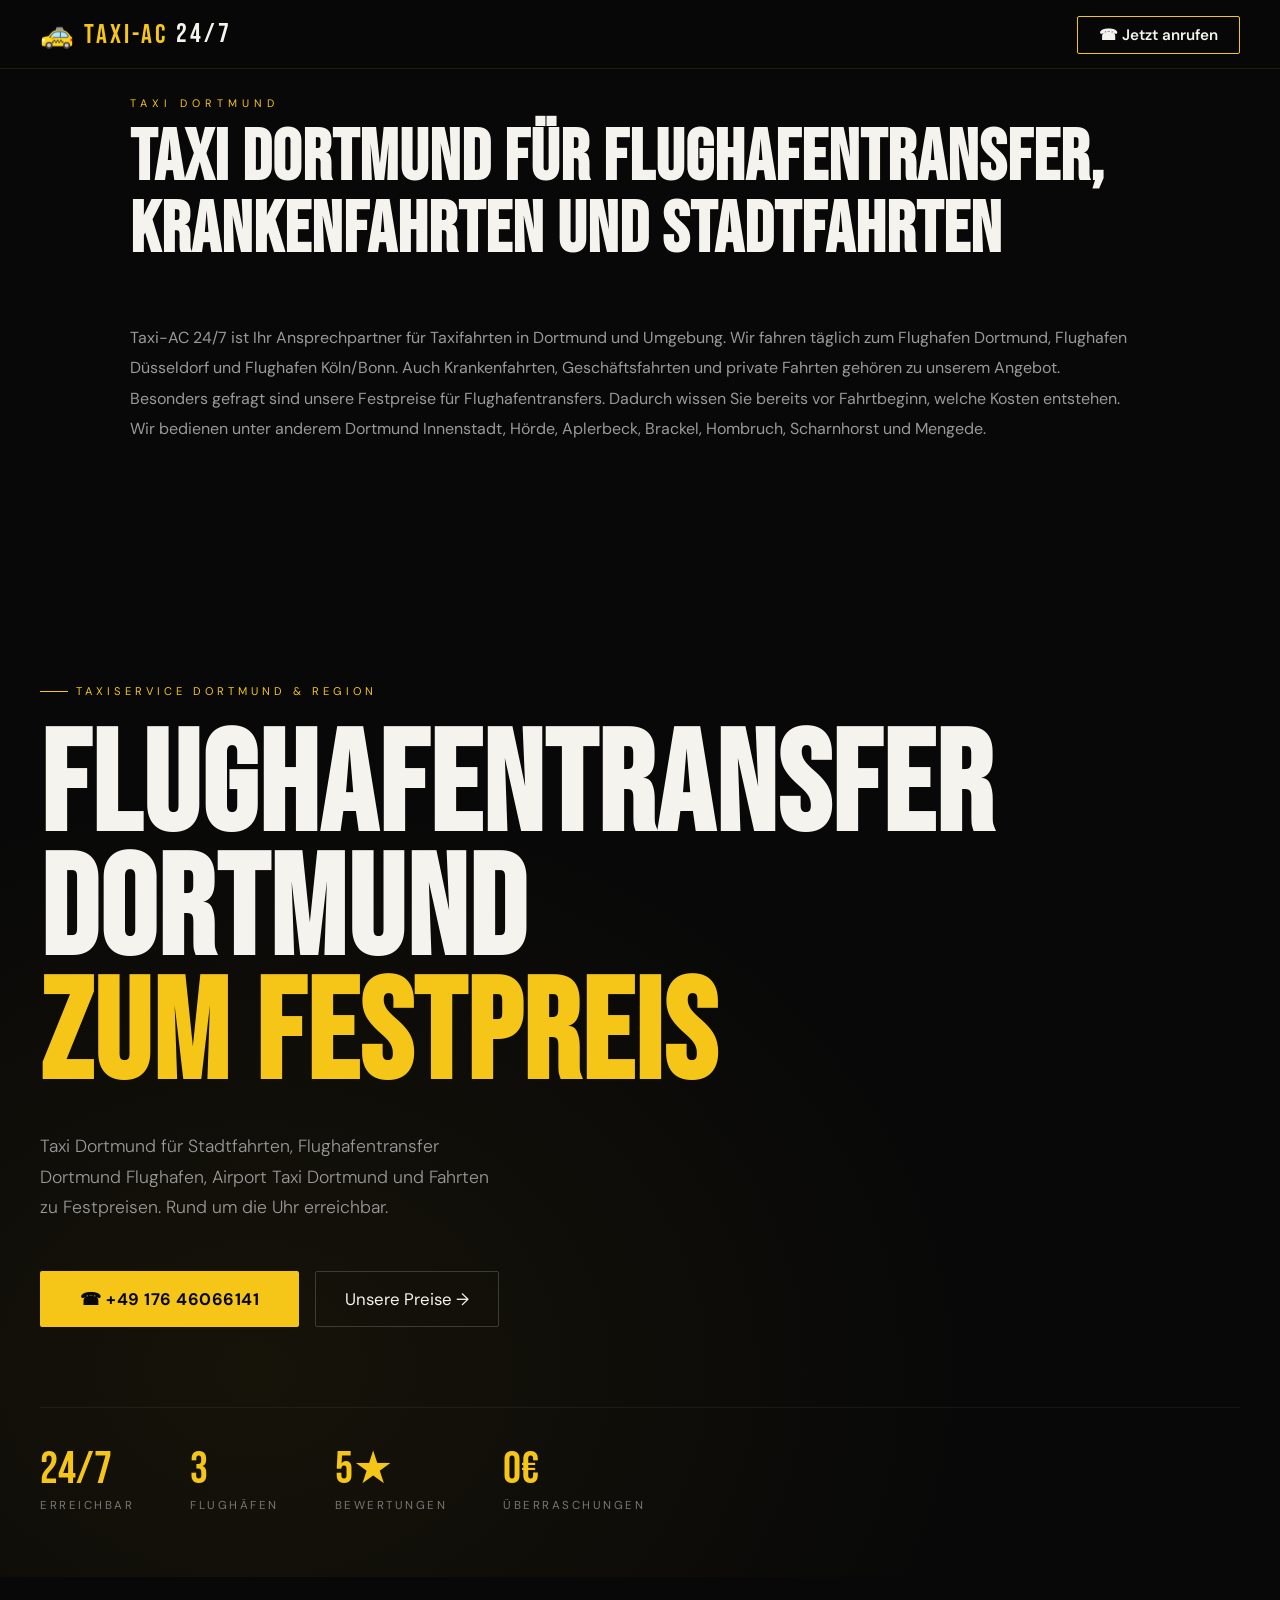
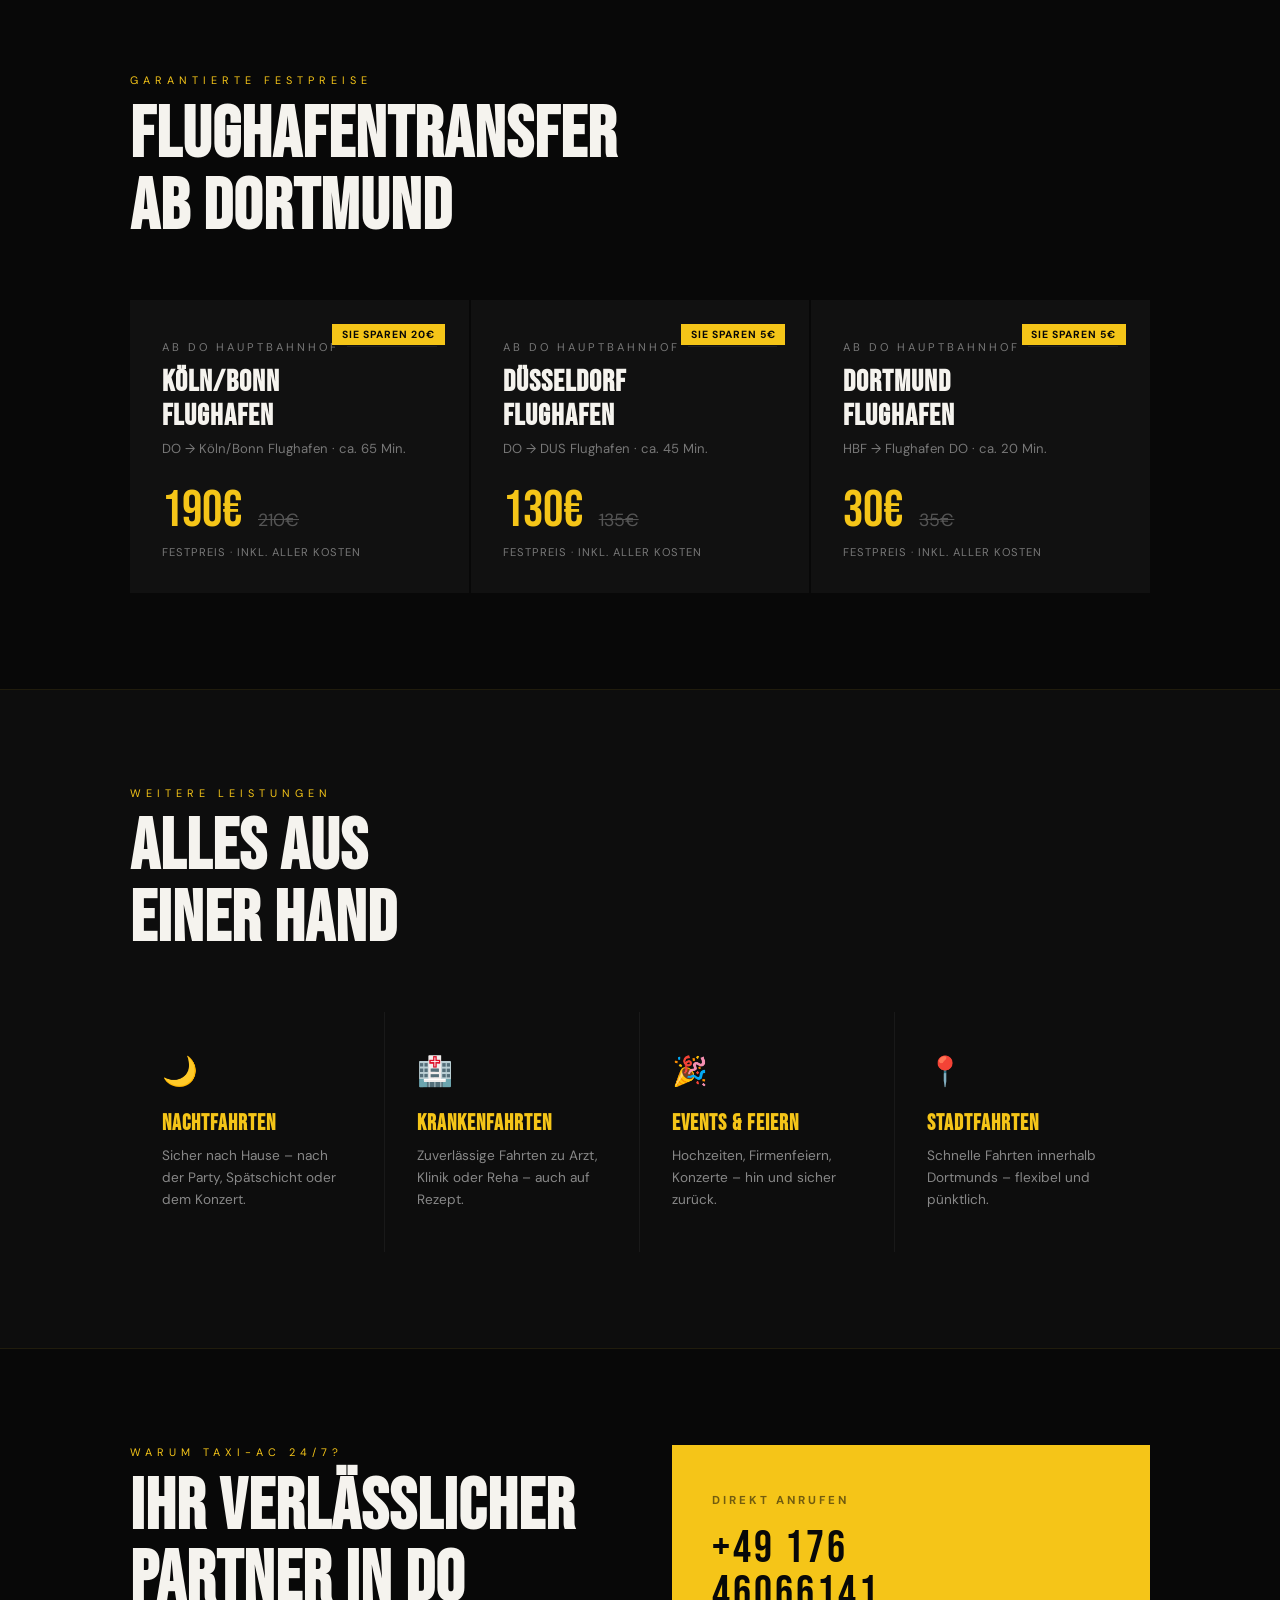
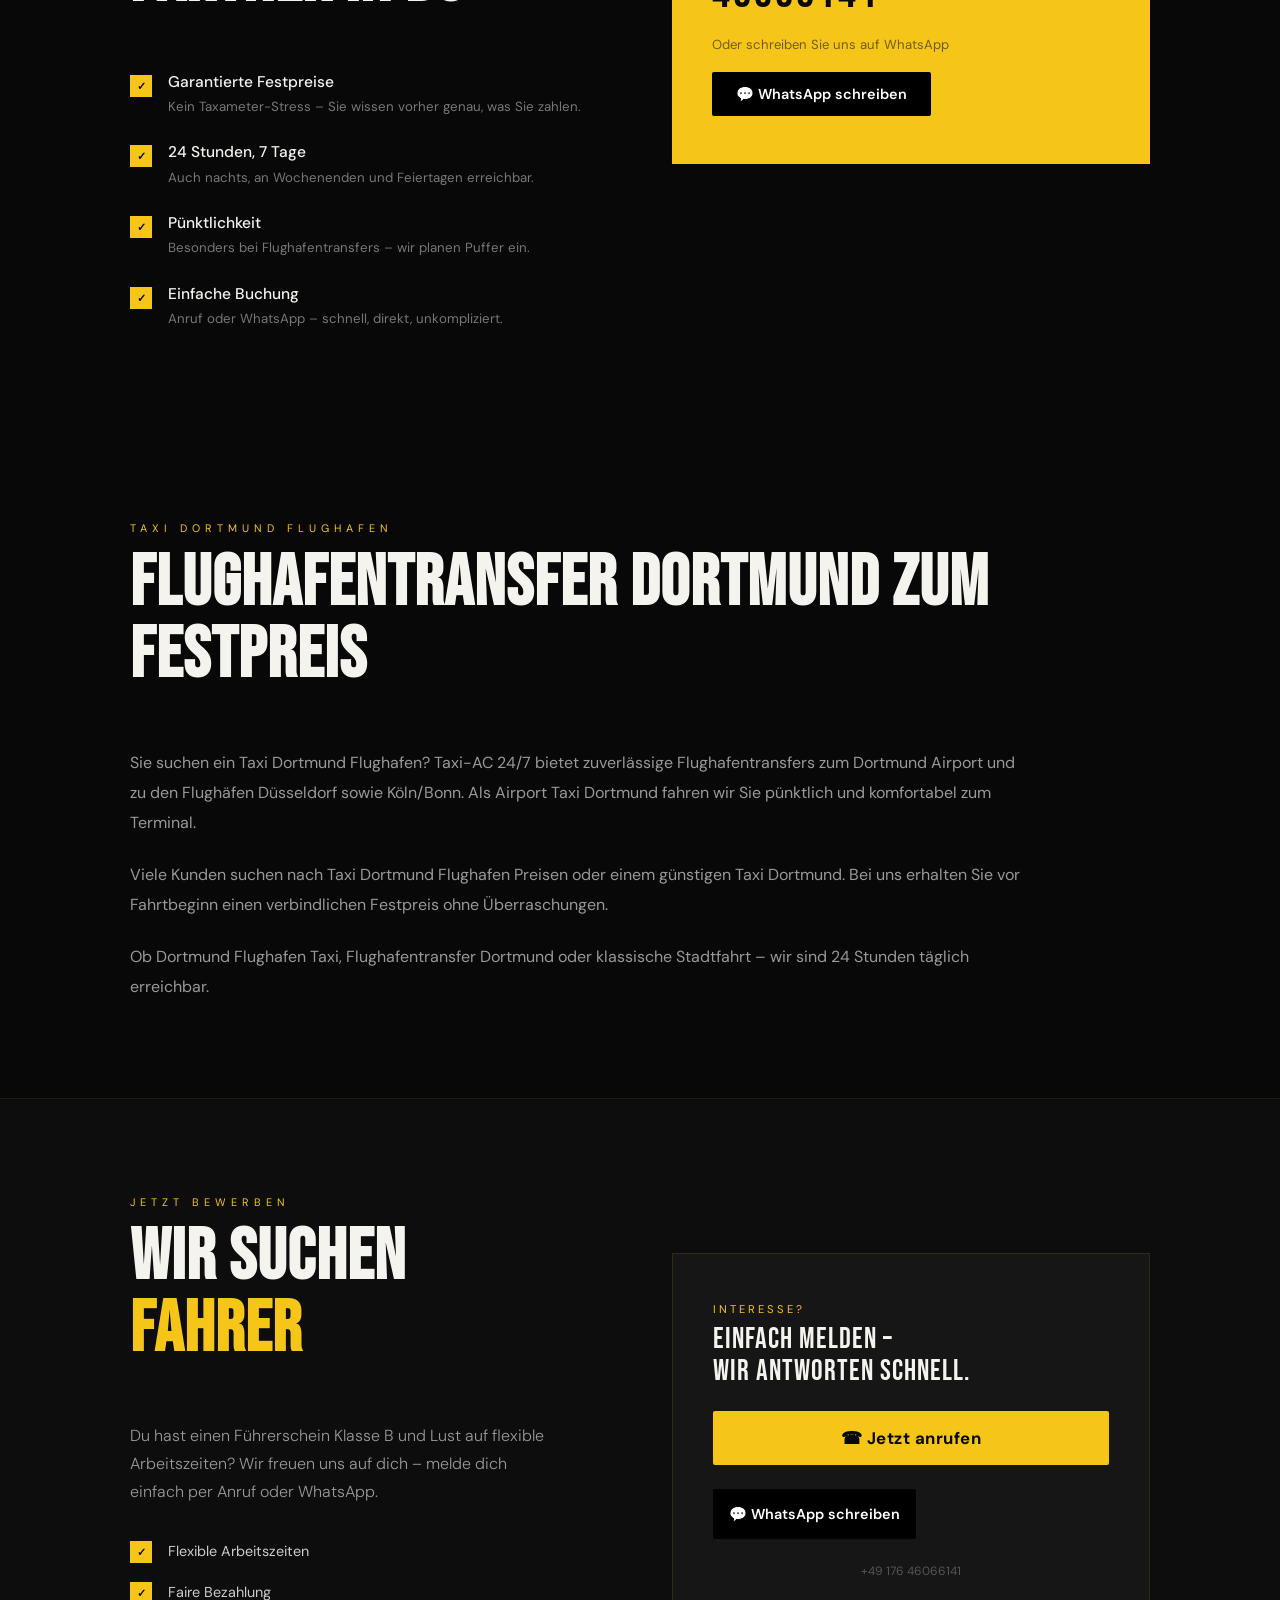
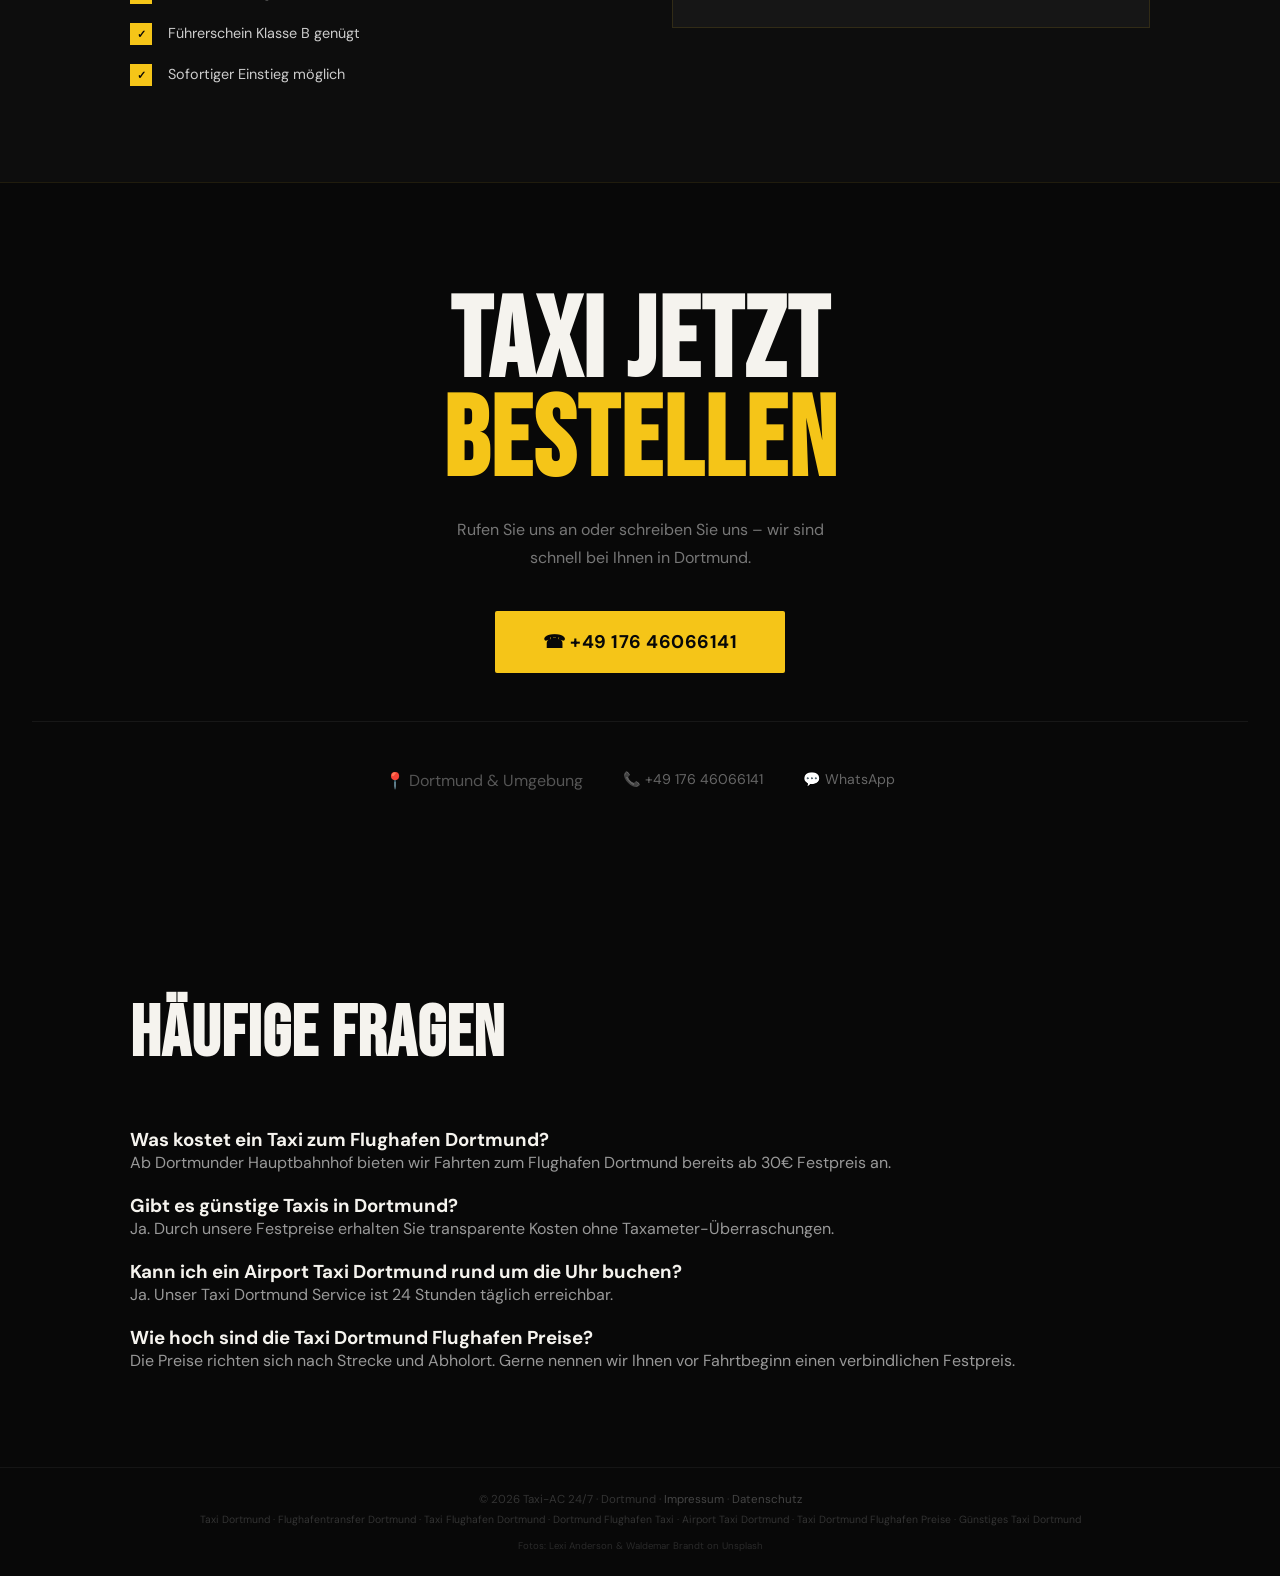
==== flughafentransfer-dortmund.html @ 7cb8b90b "Create flughafentransfer-dortmund.html" ====
<!DOCTYPE html>
<html lang="de">
<head>
  <meta charset="UTF-8">
  <meta name="viewport" content="width=device-width, initial-scale=1.0">
  <title>Flughafentransfer Dortmund | Festpreise zum Flughafen Dortmund, Düsseldorf & Köln</title>
  <meta name="description" content="Taxi Dortmund zum Festpreis...">
  <link rel="canonical" href="https://www.taxikreisdortmund.de/flughafentransfer-dortmund.html">
  <meta property="og:title" content="Taxi-AC 24/7 Dortmund – Flughafentransfer zu Festpreisen">
  <meta property="og:description" content="Flughafentransfer ab Dortmund: Köln/Bonn 190€, Düsseldorf 130€, Dortmund Flughafen 30€. 24/7 erreichbar.">
  <meta property="og:url" content="https://www.taxikreisdortmund.de">
  <meta property="og:type" content="website">

  <!-- Favicon: Taxi-Emoji als SVG -->
  <link rel="icon" href="/favicon.svg" type="image/svg+xml">

  <!-- Strukturierte Daten: Taxi-Unternehmen mit Telefon + Bewertung -->
  <script type="application/ld+json">
  {
    "@context": "https://schema.org",
    "@type": "TaxiService",
    "name": "Taxi-AC 24/7",
    "url": "https://www.taxikreisdortmund.de",
    "telephone": "+4917646066141",
    "priceRange": "€€",
    "description": "Taxi Dortmund, Flughafentransfer Dortmund Flughafen, Airport Taxi Dortmund und Festpreisfahrten rund um die Uhr.",
    "address": {
      "@type": "PostalAddress",
      "addressLocality": "Dortmund",
      "addressRegion": "Nordrhein-Westfalen",
      "addressCountry": "DE"
    },
    "geo": {
      "@type": "GeoCoordinates",
      "latitude": 51.5136,
      "longitude": 7.4653
    },
    "openingHoursSpecification": {
      "@type": "OpeningHoursSpecification",
      "dayOfWeek": ["Monday","Tuesday","Wednesday","Thursday","Friday","Saturday","Sunday"],
      "opens": "00:00",
      "closes": "23:59"
    },
    "aggregateRating": {
      "@type": "AggregateRating",
      "ratingValue": "5",
      "bestRating": "5",
      "worstRating": "1",
      "ratingCount": "27"
    },
    "areaServed": [
      "Dortmund", "Köln", "Bonn", "Düsseldorf"
    ],
    "hasOfferCatalog": {
      "@type": "OfferCatalog",
      "name": "Flughafentransfer Festpreise",
      "itemListElement": [
        {
          "@type": "Offer",
          "name": "Transfer Köln/Bonn Flughafen",
          "price": "190",
          "priceCurrency": "EUR"
        },
        {
          "@type": "Offer",
          "name": "Transfer Düsseldorf Flughafen",
          "price": "130",
          "priceCurrency": "EUR"
        },
        {
          "@type": "Offer",
          "name": "Transfer Dortmund Flughafen",
          "price": "30",
          "priceCurrency": "EUR"
        }
      ]
    }
  }
  </script>
  <script type="application/ld+json">
{
 "@context":"https://schema.org",
 "@type":"FAQPage",
 "mainEntity":[
  {
   "@type":"Question",
   "name":"Was kostet ein Taxi zum Flughafen Dortmund?",
   "acceptedAnswer":{
    "@type":"Answer",
    "text":"Ab Dortmunder Hauptbahnhof bieten wir Fahrten zum Flughafen Dortmund bereits ab 30 Euro Festpreis an."
   }
  },
  {
   "@type":"Question",
   "name":"Kann ich ein Taxi rund um die Uhr buchen?",
   "acceptedAnswer":{
    "@type":"Answer",
    "text":"Ja, unser Taxi-Service ist 24 Stunden täglich erreichbar."
   }
  }
 ]
}
</script>
  <section class="section">

<p class="sec-label">Taxi Dortmund</p>

<h2 class="sec-title">
Taxi Dortmund für Flughafentransfer,
Krankenfahrten und Stadtfahrten
</h2>

<p style="color:#999;line-height:1.9;">
Taxi-AC 24/7 ist Ihr Ansprechpartner für Taxifahrten in Dortmund und Umgebung.
Wir fahren täglich zum Flughafen Dortmund, Flughafen Düsseldorf und Flughafen Köln/Bonn.
Auch Krankenfahrten, Geschäftsfahrten und private Fahrten gehören zu unserem Angebot.
</p>

<p style="color:#999;line-height:1.9;">
Besonders gefragt sind unsere Festpreise für Flughafentransfers. Dadurch wissen
Sie bereits vor Fahrtbeginn, welche Kosten entstehen.
</p>

<p style="color:#999;line-height:1.9;">
Wir bedienen unter anderem Dortmund Innenstadt, Hörde, Aplerbeck,
Brackel, Hombruch, Scharnhorst und Mengede.
</p>

</section>
  <link rel="preconnect" href="https://fonts.googleapis.com">
  <link href="https://fonts.googleapis.com/css2?family=Bebas+Neue&family=DM+Sans:ital,wght@0,300;0,400;0,500;0,700;1,300&display=swap" rel="stylesheet">
  <style>
    *, *::before, *::after { box-sizing: border-box; margin: 0; padding: 0; }

    :root {
      --black: #080808;
      --yellow: #f5c518;
      --yellow-dark: #d4a800;
      --white: #f5f3ee;
      --gray: #777;
      --card-bg: #111;
    }

    html { scroll-behavior: smooth; }
    body {
      font-family: 'DM Sans', sans-serif;
      background: var(--black);
      color: var(--white);
      overflow-x: hidden;
    }

    /* NAV */
    nav {
      position: fixed; top: 0; width: 100%; z-index: 100;
      display: flex; justify-content: space-between; align-items: center;
      padding: 1.1rem 2.5rem;
      background: rgba(8,8,8,0.92);
      backdrop-filter: blur(12px);
      border-bottom: 1px solid rgba(245,197,24,0.12);
    }
    .logo {
      font-family: 'Bebas Neue', sans-serif;
      font-size: 1.7rem; letter-spacing: 3px; color: var(--yellow);
      display: flex; align-items: center; gap: 0.5rem;
    }
    .logo span { color: var(--white); }
    .nav-tel a {
      color: var(--white); text-decoration: none;
      font-weight: 600; font-size: 0.95rem;
      border: 1px solid var(--yellow);
      padding: 0.5rem 1.3rem; border-radius: 2px;
      transition: all 0.2s;
    }
    .nav-tel a:hover { background: var(--yellow); color: var(--black); }

    /* HERO */
    .hero {
      min-height: 100vh;
      display: flex; flex-direction: column; justify-content: center;
      padding: 9rem 2.5rem 4rem;
      position: relative; overflow: hidden;
      background:
        linear-gradient(to right, rgba(8,8,8,0.97) 0%, rgba(8,8,8,0.85) 50%, rgba(8,8,8,0.4) 100%),
        url('hero.jpg') center/cover no-repeat;
    }
    .hero::before {
      content: '';
      position: absolute; inset: 0;
      background: radial-gradient(ellipse at 20% 80%, rgba(245,197,24,0.06) 0%, transparent 50%);
      pointer-events: none;
    }
    .hero-tag {
      display: inline-flex; align-items: center; gap: 0.5rem;
      font-size: 0.7rem; letter-spacing: 4px; text-transform: uppercase;
      color: var(--yellow); margin-bottom: 1.8rem;
      opacity: 0; animation: fadeUp 0.6s 0.2s forwards;
    }
    .hero-tag::before {
      content: ''; display: block;
      width: 28px; height: 1px; background: var(--yellow);
    }
    .hero h1 {
      font-family: 'Bebas Neue', sans-serif;
      font-size: clamp(3.8rem, 11vw, 9.5rem);
      line-height: 0.88; letter-spacing: 2px;
      max-width: 860px;
      opacity: 0; animation: fadeUp 0.6s 0.35s forwards;
    }
    .hero h1 .accent { color: var(--yellow); }
    .hero-sub {
      margin-top: 2rem;
      font-size: 1.1rem; color: #999;
      max-width: 460px; line-height: 1.75; font-weight: 300;
      opacity: 0; animation: fadeUp 0.6s 0.55s forwards;
    }
    .hero-cta {
      margin-top: 3rem;
      display: flex; gap: 1rem; flex-wrap: wrap;
      opacity: 0; animation: fadeUp 0.6s 0.75s forwards;
    }
    .btn-primary {
      background: var(--yellow); color: var(--black);
      font-weight: 700; font-size: 1.05rem;
      padding: 1rem 2.5rem; text-decoration: none; border-radius: 2px;
      transition: transform 0.15s, background 0.15s; letter-spacing: 0.5px;
      display: inline-flex; align-items: center; gap: 0.5rem;
    }
    .btn-primary:hover { background: var(--yellow-dark); transform: translateY(-2px); }
    .btn-secondary {
      color: var(--white); font-size: 1.05rem;
      padding: 1rem 1.8rem; text-decoration: none;
      border: 1px solid rgba(255,255,255,0.18); border-radius: 2px;
      transition: all 0.2s; display: inline-flex; align-items: center; gap: 0.5rem;
    }
    .btn-secondary:hover { border-color: var(--yellow); color: var(--yellow); }
    .hero-stats {
      margin-top: 5rem;
      display: flex; gap: 3.5rem; flex-wrap: wrap;
      border-top: 1px solid rgba(255,255,255,0.06);
      padding-top: 2.5rem;
      opacity: 0; animation: fadeUp 0.6s 0.95s forwards;
    }
    .stat { display: flex; flex-direction: column; }
    .stat-n {
      font-family: 'Bebas Neue', sans-serif;
      font-size: 2.8rem; color: var(--yellow); line-height: 1;
    }
    .stat-l { font-size: 0.72rem; color: var(--gray); text-transform: uppercase; letter-spacing: 2.5px; margin-top: 0.3rem; }

    /* SECTIONS */
    .section { padding: 6rem 2.5rem; max-width: 1100px; margin: 0 auto; }
    .sec-label { font-size: 0.68rem; letter-spacing: 5px; text-transform: uppercase; color: var(--yellow); margin-bottom: 0.8rem; }
    .sec-title {
      font-family: 'Bebas Neue', sans-serif;
      font-size: clamp(2.5rem, 6vw, 4.5rem);
      letter-spacing: 1px; line-height: 1; margin-bottom: 3.5rem;
    }

    /* PRICES */
    .prices-grid {
      display: grid;
      grid-template-columns: repeat(auto-fit, minmax(300px, 1fr));
      gap: 2px;
    }
    .price-card {
      background: var(--card-bg);
      padding: 2.5rem 2rem 2rem;
      position: relative; overflow: hidden;
      border-bottom: 2px solid transparent;
      transition: border-color 0.2s, background 0.2s;
    }
    .price-card:hover { background: #161616; border-bottom-color: var(--yellow); }
    .price-card .route-from {
      font-size: 0.7rem; letter-spacing: 3px; text-transform: uppercase;
      color: var(--gray); margin-bottom: 0.8rem;
      display: flex; align-items: center; gap: 0.5rem;
    }
    .price-card .route-from::after {
      content: ''; flex: 1; height: 1px; background: rgba(255,255,255,0.07);
    }
    .price-card h3 {
      font-family: 'Bebas Neue', sans-serif;
      font-size: 1.9rem; letter-spacing: 1px;
      color: var(--white); margin-bottom: 0.4rem; line-height: 1.1;
    }
    .price-card .dest { font-size: 0.82rem; color: var(--gray); margin-bottom: 1.8rem; }
    .price-row { display: flex; align-items: baseline; gap: 1rem; }
    .price-new { font-family: 'Bebas Neue', sans-serif; font-size: 3.2rem; color: var(--yellow); line-height: 1; }
    .price-old { font-size: 1.1rem; color: #555; text-decoration: line-through; }
    .price-label { font-size: 0.7rem; color: var(--gray); margin-top: 0.5rem; letter-spacing: 1px; text-transform: uppercase; }
    .badge-save {
      position: absolute; top: 1.5rem; right: 1.5rem;
      background: var(--yellow); color: var(--black);
      font-size: 0.65rem; font-weight: 700;
      padding: 0.25rem 0.6rem; letter-spacing: 1px; text-transform: uppercase;
    }

    /* SERVICES */
    .services-stripe { background: #0d0d0d; border-top: 1px solid rgba(245,197,24,0.08); border-bottom: 1px solid rgba(245,197,24,0.08); }
    .services-grid {
      display: grid;
      grid-template-columns: repeat(auto-fit, minmax(220px, 1fr));
    }
    .service-card {
      padding: 2.5rem 2rem;
      border-right: 1px solid rgba(255,255,255,0.05);
      transition: background 0.2s;
    }
    .service-card:last-child { border-right: none; }
    .service-card:hover { background: #111; }
    .service-icon { font-size: 1.8rem; margin-bottom: 1.2rem; }
    .service-card h3 {
      font-family: 'Bebas Neue', sans-serif;
      font-size: 1.4rem; letter-spacing: 1px;
      color: var(--yellow); margin-bottom: 0.5rem;
    }
    .service-card p { color: #888; font-size: 0.85rem; line-height: 1.65; }

    /* WHY */
    .why-wrap { display: grid; grid-template-columns: 1fr 1fr; gap: 4rem; align-items: start; }
    @media (max-width: 720px) { .why-wrap { grid-template-columns: 1fr; gap: 2.5rem; } }
    .why-list { list-style: none; display: flex; flex-direction: column; gap: 1.6rem; }
    .why-list li { display: flex; gap: 1rem; align-items: flex-start; }
    .check-box {
      min-width: 22px; height: 22px;
      background: var(--yellow); color: var(--black);
      display: flex; align-items: center; justify-content: center;
      font-size: 0.7rem; font-weight: 800; margin-top: 3px;
    }
    .why-text strong { display: block; margin-bottom: 0.2rem; font-weight: 500; font-size: 0.97rem; }
    .why-text span { font-size: 0.83rem; color: var(--gray); line-height: 1.5; }

    .cta-box {
      background: var(--yellow); color: var(--black);
      padding: 3rem 2.5rem;
      display: flex; flex-direction: column; gap: 1.2rem;
    }
    .cta-box .cta-label { font-size: 0.72rem; font-weight: 700; text-transform: uppercase; letter-spacing: 3px; opacity: 0.55; }
    .cta-box .cta-tel {
      font-family: 'Bebas Neue', sans-serif;
      font-size: clamp(2rem, 5vw, 2.8rem);
      letter-spacing: 3px; line-height: 1;
      text-decoration: none; color: var(--black); word-break: break-all;
    }
    .cta-box .cta-tel:hover { opacity: 0.75; }
    .cta-box .cta-sub { font-size: 0.82rem; opacity: 0.55; }
    .wa-btn {
      display: inline-flex; align-items: center; gap: 0.5rem;
      background: #000; color: #fff;
      padding: 0.8rem 1.5rem; text-decoration: none;
      font-size: 0.9rem; font-weight: 600; border-radius: 2px;
      transition: opacity 0.2s; width: fit-content;
    }
    .wa-btn:hover { opacity: 0.8; }

    /* BOTTOM CTA */
    .bottom-cta { text-align: center; padding: 7rem 2rem; }
    .bottom-cta h2 {
      font-family: 'Bebas Neue', sans-serif;
      font-size: clamp(3rem, 9vw, 7rem);
      letter-spacing: 2px; line-height: 0.88; margin-bottom: 1.5rem;
    }
    .bottom-cta h2 span { color: var(--yellow); }
    .bottom-cta p { color: var(--gray); max-width: 400px; margin: 0 auto 2.5rem; line-height: 1.7; }
    .contact-row {
      display: flex; justify-content: center; gap: 2.5rem; flex-wrap: wrap;
      margin-top: 3rem; padding-top: 3rem;
      border-top: 1px solid rgba(255,255,255,0.06);
    }
    .contact-row a { color: #666; text-decoration: none; font-size: 0.88rem; }
    .contact-row a:hover { color: var(--yellow); }

    footer {
      border-top: 1px solid rgba(255,255,255,0.05);
      padding: 1.5rem 2rem; text-align: center;
      font-size: 0.72rem; color: #333;
    }
    footer a { color: #444; text-decoration: none; }
    footer a:hover { color: var(--gray); }

    @keyframes fadeUp {
      from { opacity: 0; transform: translateY(22px); }
      to   { opacity: 1; transform: translateY(0); }
    }

    @media (max-width: 540px) {
      nav { padding: 1rem 1.2rem; }
      .hero { padding: 7.5rem 1.3rem 3rem; }
      .section { padding: 4rem 1.3rem; }
      .hero-stats { gap: 2rem; }
      .cta-box { padding: 2rem 1.5rem; }
      .service-card { border-right: none; border-bottom: 1px solid rgba(255,255,255,0.05); }
      .fahrer-grid { grid-template-columns: 1fr !important; gap: 2rem !important; }
    }
  </style>
</head>
<body>

  <nav>
    <div class="logo">🚕 Taxi-AC <span>24/7</span></div>
    <div class="nav-tel"><a href="tel:+4917646066141">☎ Jetzt anrufen</a></div>
  </nav>

  <section class="hero">
    <p class="hero-tag">Taxiservice Dortmund &amp; Region</p>
    <h1>Flughafentransfer Dortmund<br><span class="accent">zum Festpreis</span></h1>
    <p class="hero-sub">
    Taxi Dortmund für Stadtfahrten, Flughafentransfer Dortmund Flughafen,
    Airport Taxi Dortmund und Fahrten zu Festpreisen. Rund um die Uhr erreichbar.
    </p>
    <div class="hero-cta">
      <a href="tel:+4917646066141" class="btn-primary">☎ +49 176 46066141</a>
      <a href="#festpreise" class="btn-secondary">Unsere Preise →</a>
    </div>
    <div class="hero-stats">
      <div class="stat"><span class="stat-n">24/7</span><span class="stat-l">Erreichbar</span></div>
      <div class="stat"><span class="stat-n">3</span><span class="stat-l">Flughäfen</span></div>
      <div class="stat"><span class="stat-n">5★</span><span class="stat-l">Bewertungen</span></div>
      <div class="stat"><span class="stat-n">0€</span><span class="stat-l">Überraschungen</span></div>
    </div>
  </section>

  <div id="festpreise">
    <div class="section">
      <p class="sec-label">Garantierte Festpreise</p>
      <h2 class="sec-title">Flughafentransfer<br>ab Dortmund</h2>
      <div class="prices-grid">

        <div class="price-card">
          <span class="badge-save">Sie sparen 20€</span>
          <p class="route-from">ab DO Hauptbahnhof</p>
          <h3>Köln/Bonn<br>Flughafen</h3>
          <p class="dest">DO → Köln/Bonn Flughafen · ca. 65 Min.</p>
          <div class="price-row">
            <span class="price-new">190€</span>
            <span class="price-old">210€</span>
          </div>
          <p class="price-label">Festpreis · inkl. aller Kosten</p>
        </div>

        <div class="price-card">
          <span class="badge-save">Sie sparen 5€</span>
          <p class="route-from">ab DO Hauptbahnhof</p>
          <h3>Düsseldorf<br>Flughafen</h3>
          <p class="dest">DO → DUS Flughafen · ca. 45 Min.</p>
          <div class="price-row">
            <span class="price-new">130€</span>
            <span class="price-old">135€</span>
          </div>
          <p class="price-label">Festpreis · inkl. aller Kosten</p>
        </div>

        <div class="price-card">
          <span class="badge-save">Sie sparen 5€</span>
          <p class="route-from">ab DO Hauptbahnhof</p>
          <h3>Dortmund<br>Flughafen</h3>
          <p class="dest">HBF → Flughafen DO · ca. 20 Min.</p>
          <div class="price-row">
            <span class="price-new">30€</span>
            <span class="price-old">35€</span>
          </div>
          <p class="price-label">Festpreis · inkl. aller Kosten</p>
        </div>

      </div>
    </div>
  </div>

  <div class="services-stripe">
    <div class="section">
      <p class="sec-label">Weitere Leistungen</p>
      <h2 class="sec-title">Alles aus<br>einer Hand</h2>
      <div class="services-grid">
        <div class="service-card">
          <div class="service-icon">🌙</div>
          <h3>Nachtfahrten</h3>
          <p>Sicher nach Hause – nach der Party, Spätschicht oder dem Konzert.</p>
        </div>
        <div class="service-card">
          <div class="service-icon">🏥</div>
          <h3>Krankenfahrten</h3>
          <p>Zuverlässige Fahrten zu Arzt, Klinik oder Reha – auch auf Rezept.</p>
        </div>
        <div class="service-card">
          <div class="service-icon">🎉</div>
          <h3>Events & Feiern</h3>
          <p>Hochzeiten, Firmenfeiern, Konzerte – hin und sicher zurück.</p>
        </div>
        <div class="service-card">
          <div class="service-icon">📍</div>
          <h3>Stadtfahrten</h3>
          <p>Schnelle Fahrten innerhalb Dortmunds – flexibel und pünktlich.</p>
        </div>
      </div>
    </div>
  </div>

  <div>
    <div class="section">
      <div class="why-wrap">
        <div>
          <p class="sec-label">Warum Taxi-AC 24/7?</p>
          <h2 class="sec-title">Ihr verlässlicher<br>Partner in DO</h2>
          <ul class="why-list">
            <li>
              <div class="check-box">✓</div>
              <div class="why-text"><strong>Garantierte Festpreise</strong><span>Kein Taxameter-Stress – Sie wissen vorher genau, was Sie zahlen.</span></div>
            </li>
            <li>
              <div class="check-box">✓</div>
              <div class="why-text"><strong>24 Stunden, 7 Tage</strong><span>Auch nachts, an Wochenenden und Feiertagen erreichbar.</span></div>
            </li>
            <li>
              <div class="check-box">✓</div>
              <div class="why-text"><strong>Pünktlichkeit</strong><span>Besonders bei Flughafentransfers – wir planen Puffer ein.</span></div>
            </li>
            <li>
              <div class="check-box">✓</div>
              <div class="why-text"><strong>Einfache Buchung</strong><span>Anruf oder WhatsApp – schnell, direkt, unkompliziert.</span></div>
            </li>
          </ul>
        </div>
        <div class="cta-box">
          <p class="cta-label">Direkt anrufen</p>
          <a class="cta-tel" href="tel:+4917646066141">+49 176<br>46066141</a>
          <p class="cta-sub">Oder schreiben Sie uns auf WhatsApp</p>
          <a href="https://wa.me/4917646066141" class="wa-btn">💬 WhatsApp schreiben</a>
        </div>
      </div>
    </div>
  </div>
<section class="section">
  <p class="sec-label">Taxi Dortmund Flughafen</p>

  <h2 class="sec-title">
    Flughafentransfer Dortmund zum Festpreis
  </h2>

  <p style="color:#999; line-height:1.9; max-width:900px;">
    Sie suchen ein Taxi Dortmund Flughafen? Taxi-AC 24/7 bietet
    zuverlässige Flughafentransfers zum Dortmund Airport und zu den Flughäfen
    Düsseldorf sowie Köln/Bonn. Als Airport Taxi Dortmund fahren wir Sie
    pünktlich und komfortabel zum Terminal.
  </p>

  <br>

  <p style="color:#999; line-height:1.9; max-width:900px;">
    Viele Kunden suchen nach Taxi Dortmund Flughafen Preisen oder einem
    günstigen Taxi Dortmund. Bei uns erhalten Sie vor Fahrtbeginn einen
    verbindlichen Festpreis ohne Überraschungen.
  </p>

  <br>

  <p style="color:#999; line-height:1.9; max-width:900px;">
    Ob Dortmund Flughafen Taxi, Flughafentransfer Dortmund oder klassische
    Stadtfahrt – wir sind 24 Stunden täglich erreichbar.
  </p>
</section>
  <!-- FAHRER GESUCHT -->
  <div style="background:#0d0d0d; border-top:1px solid rgba(245,197,24,0.08); border-bottom:1px solid rgba(245,197,24,0.08);">
    <div class="section">
      <div class="fahrer-grid" style="display:grid; grid-template-columns:1fr 1fr; gap:4rem; align-items:center;">
        <div>
          <p class="sec-label">Jetzt bewerben</p>
          <h2 class="sec-title">Wir suchen<br><span style="color:var(--yellow)">Fahrer</span></h2>
          <p style="color:#999; font-size:1rem; line-height:1.75; font-weight:300; max-width:420px;">
            Du hast einen Führerschein Klasse B und Lust auf flexible Arbeitszeiten? Wir freuen uns auf dich – melde dich einfach per Anruf oder WhatsApp.
          </p>
          <ul style="list-style:none; margin-top:2rem; display:flex; flex-direction:column; gap:1rem;">
            <li style="display:flex; gap:1rem; align-items:center;">
              <div class="check-box">✓</div>
              <span style="font-size:0.9rem; color:#ccc;">Flexible Arbeitszeiten</span>
            </li>
            <li style="display:flex; gap:1rem; align-items:center;">
              <div class="check-box">✓</div>
              <span style="font-size:0.9rem; color:#ccc;">Faire Bezahlung</span>
            </li>
            <li style="display:flex; gap:1rem; align-items:center;">
              <div class="check-box">✓</div>
              <span style="font-size:0.9rem; color:#ccc;">Führerschein Klasse B genügt</span>
            </li>
            <li style="display:flex; gap:1rem; align-items:center;">
              <div class="check-box">✓</div>
              <span style="font-size:0.9rem; color:#ccc;">Sofortiger Einstieg möglich</span>
            </li>
          </ul>
        </div>
        <div style="background:#161616; border:1px solid rgba(245,197,24,0.12); padding:3rem 2.5rem; display:flex; flex-direction:column; gap:1.5rem;">
          <div>
            <p style="font-size:0.7rem; letter-spacing:3px; text-transform:uppercase; color:var(--yellow); margin-bottom:0.5rem;">Interesse?</p>
            <p style="font-family:'Bebas Neue',sans-serif; font-size:1.8rem; letter-spacing:1px; line-height:1.1;">Einfach melden –<br>wir antworten schnell.</p>
          </div>
          <a href="tel:+4917646066141" class="btn-primary" style="justify-content:center; text-align:center;">
            ☎ Jetzt anrufen
          </a>
          <a href="https://wa.me/4917646066141?text=Hallo%2C%20ich%20interessiere%20mich%20als%20Fahrer%20bei%20Taxi-AC%2024%2F7." class="wa-btn" style="justify-content:center; text-align:center; padding:1rem;">
            💬 WhatsApp schreiben
          </a>
          <p style="font-size:0.75rem; color:#555; text-align:center;">+49 176 46066141</p>
        </div>
      </div>
    </div>
  </div>

  <section class="bottom-cta">
    <h2>Taxi jetzt<br><span>bestellen</span></h2>
    <p>Rufen Sie uns an oder schreiben Sie uns – wir sind schnell bei Ihnen in Dortmund.</p>
    <a href="tel:+4917646066141" class="btn-primary" style="font-size:1.15rem; padding:1.2rem 3rem; margin: 0 auto;">☎ +49 176 46066141</a>
    <div class="contact-row">
      <span style="color:#555;">📍 Dortmund &amp; Umgebung</span>
      <a href="tel:+4917646066141">📞 +49 176 46066141</a>
      <a href="https://wa.me/4917646066141">💬 WhatsApp</a>
    </div>
  </section>
<section class="section">

<h2 class="sec-title">Häufige Fragen</h2>

<h3>Was kostet ein Taxi zum Flughafen Dortmund?</h3>
<p style="color:#999; margin-bottom:20px;">
Ab Dortmunder Hauptbahnhof bieten wir Fahrten zum Flughafen Dortmund bereits ab 30€ Festpreis an.
</p>

<h3>Gibt es günstige Taxis in Dortmund?</h3>
<p style="color:#999; margin-bottom:20px;">
Ja. Durch unsere Festpreise erhalten Sie transparente Kosten ohne Taxameter-Überraschungen.
</p>

<h3>Kann ich ein Airport Taxi Dortmund rund um die Uhr buchen?</h3>
<p style="color:#999; margin-bottom:20px;">
Ja. Unser Taxi Dortmund Service ist 24 Stunden täglich erreichbar.
</p>

<h3>Wie hoch sind die Taxi Dortmund Flughafen Preise?</h3>
<p style="color:#999;">
Die Preise richten sich nach Strecke und Abholort. Gerne nennen wir Ihnen vor Fahrtbeginn einen verbindlichen Festpreis.
</p>

</section>
  <footer>
    <p>© 2026 Taxi-AC 24/7 · Dortmund · <a href="#">Impressum</a> · <a href="#">Datenschutz</a></p>
    <p style="margin-top:0.4rem; font-size:0.65rem;">Taxi Dortmund · Flughafentransfer Dortmund · Taxi Flughafen Dortmund · Dortmund Flughafen Taxi · Airport Taxi Dortmund · Taxi Dortmund Flughafen Preise · Günstiges Taxi Dortmund</p>
    <p style="margin-top:0.8rem; font-size:0.6rem; color:#2a2a2a;">
      Fotos: <a href="https://unsplash.com/@lexianderson" target="_blank" rel="noopener" style="color:#2a2a2a; text-decoration:none;">Lexi Anderson</a> &amp; <a href="https://unsplash.com/@waldemarbrandt67w" target="_blank" rel="noopener" style="color:#2a2a2a; text-decoration:none;">Waldemar Brandt</a> on <a href="https://unsplash.com" target="_blank" rel="noopener" style="color:#2a2a2a; text-decoration:none;">Unsplash</a>
    </p>
  </footer>

</body>
</html>
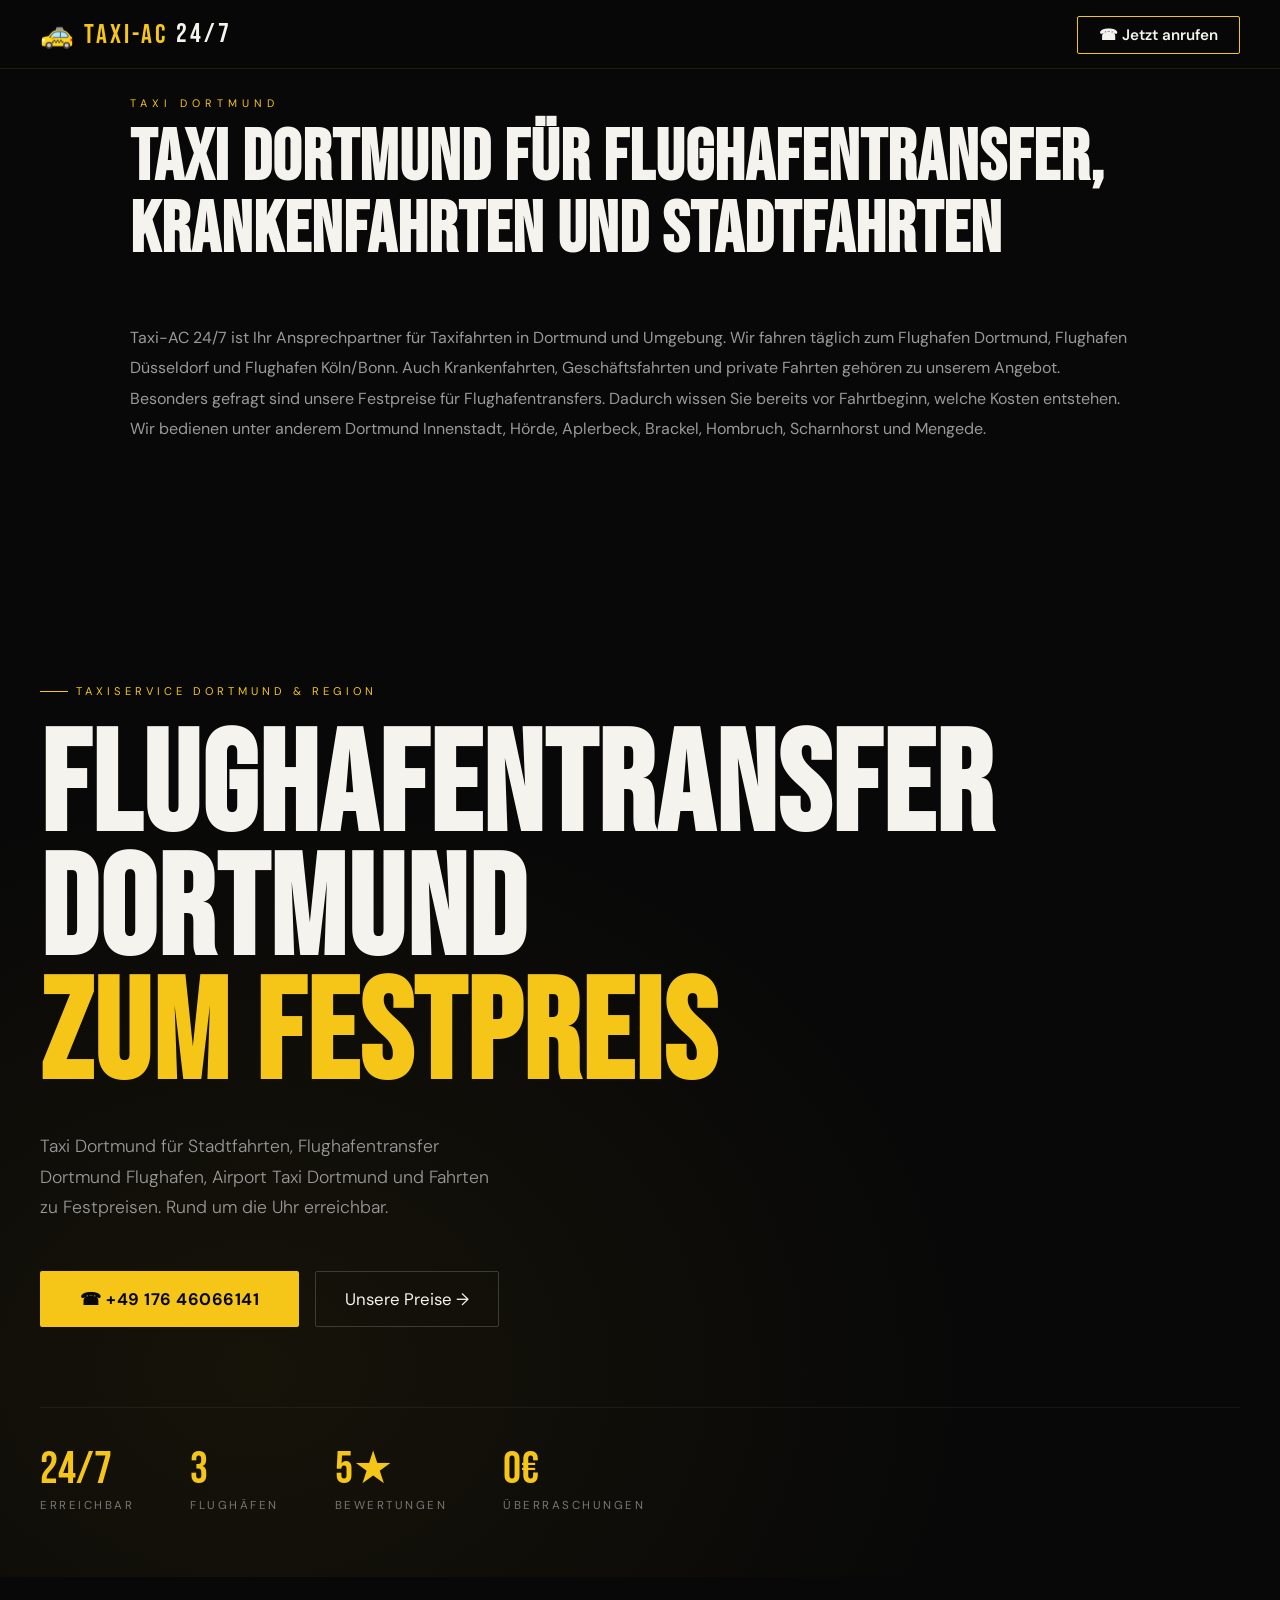
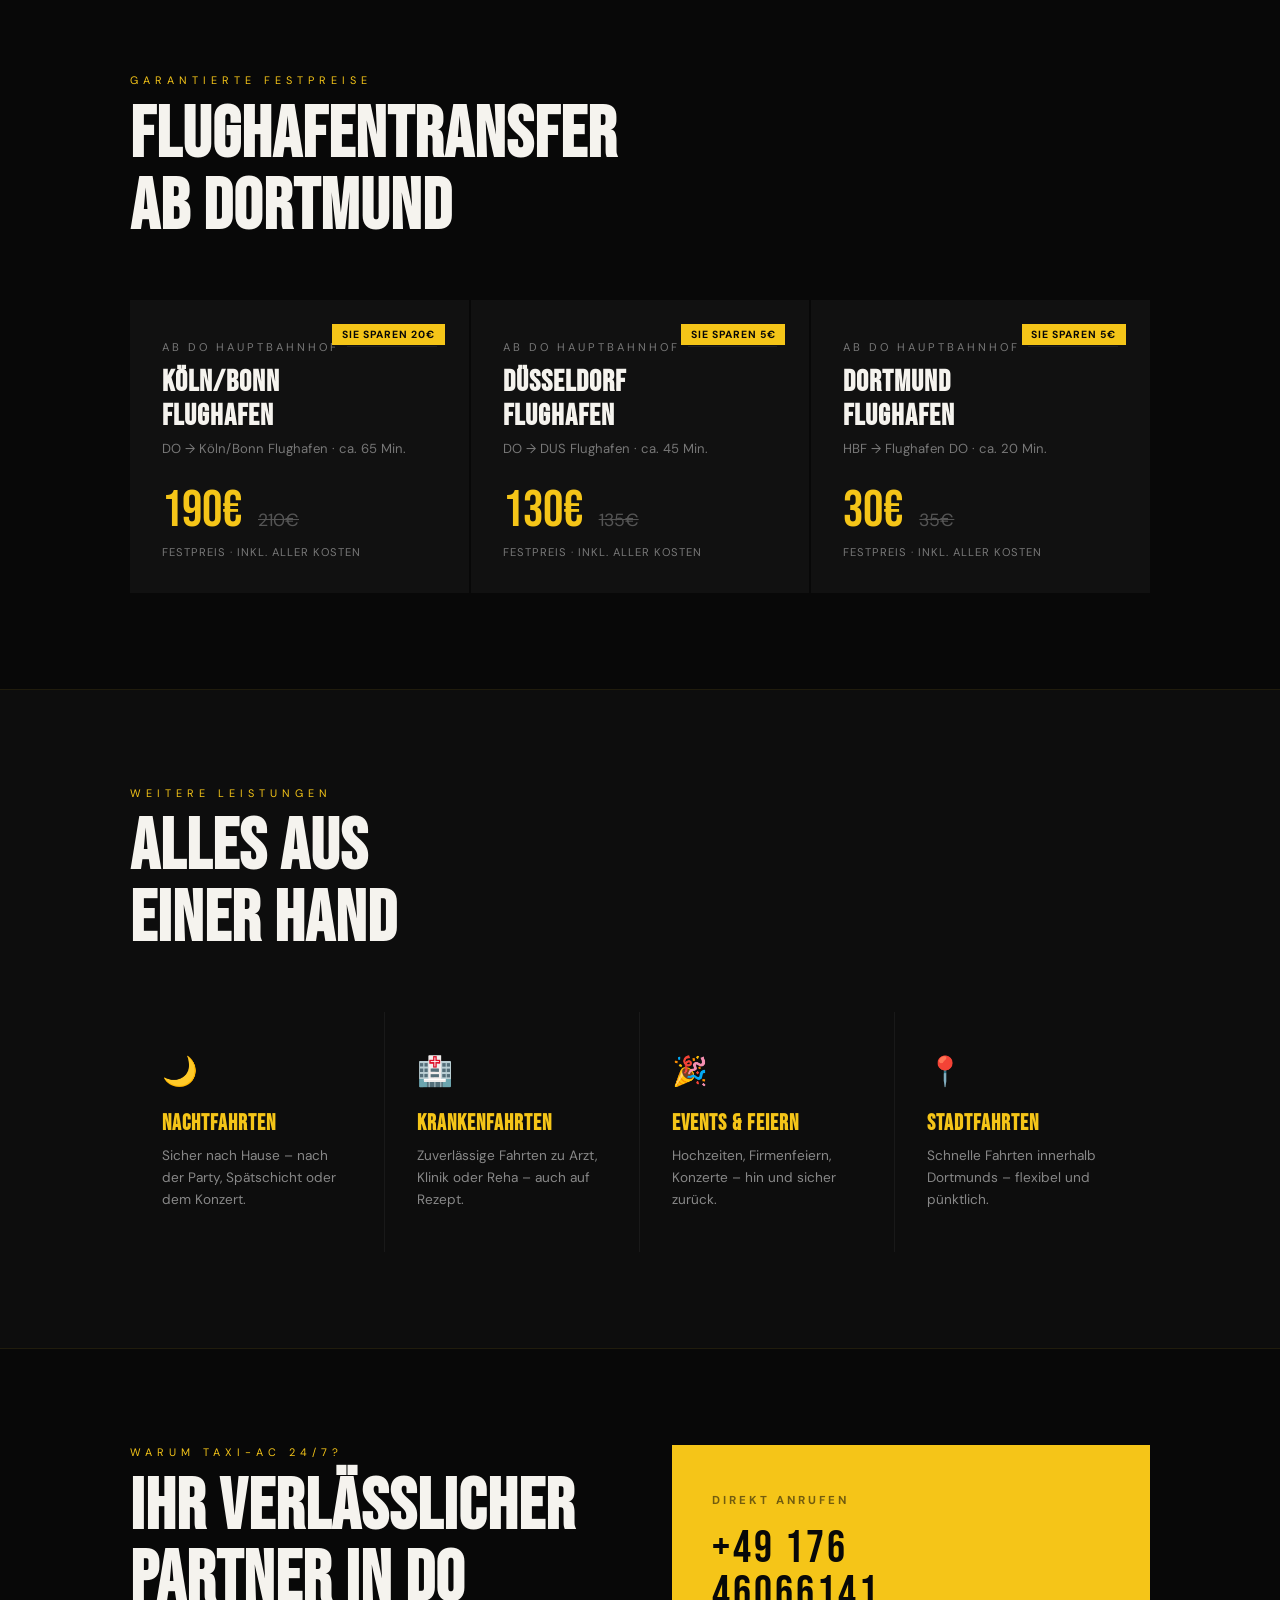
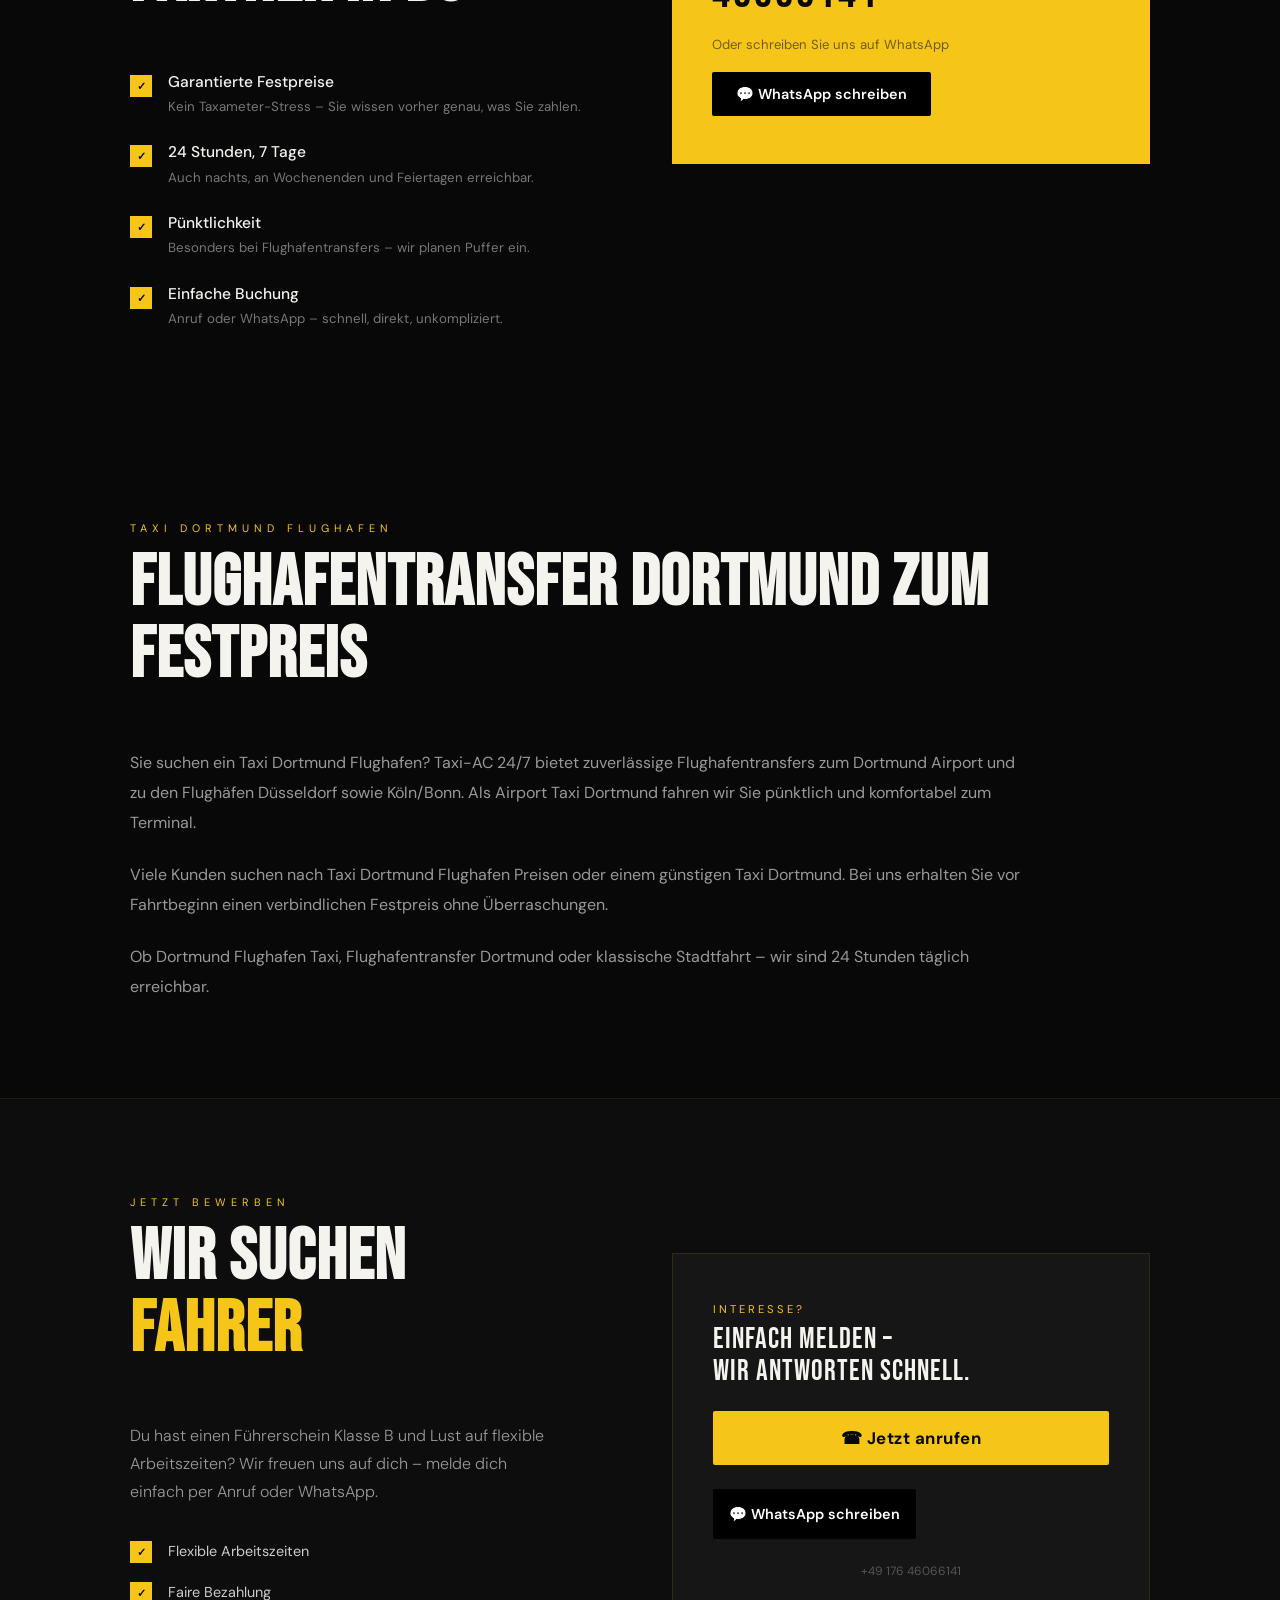
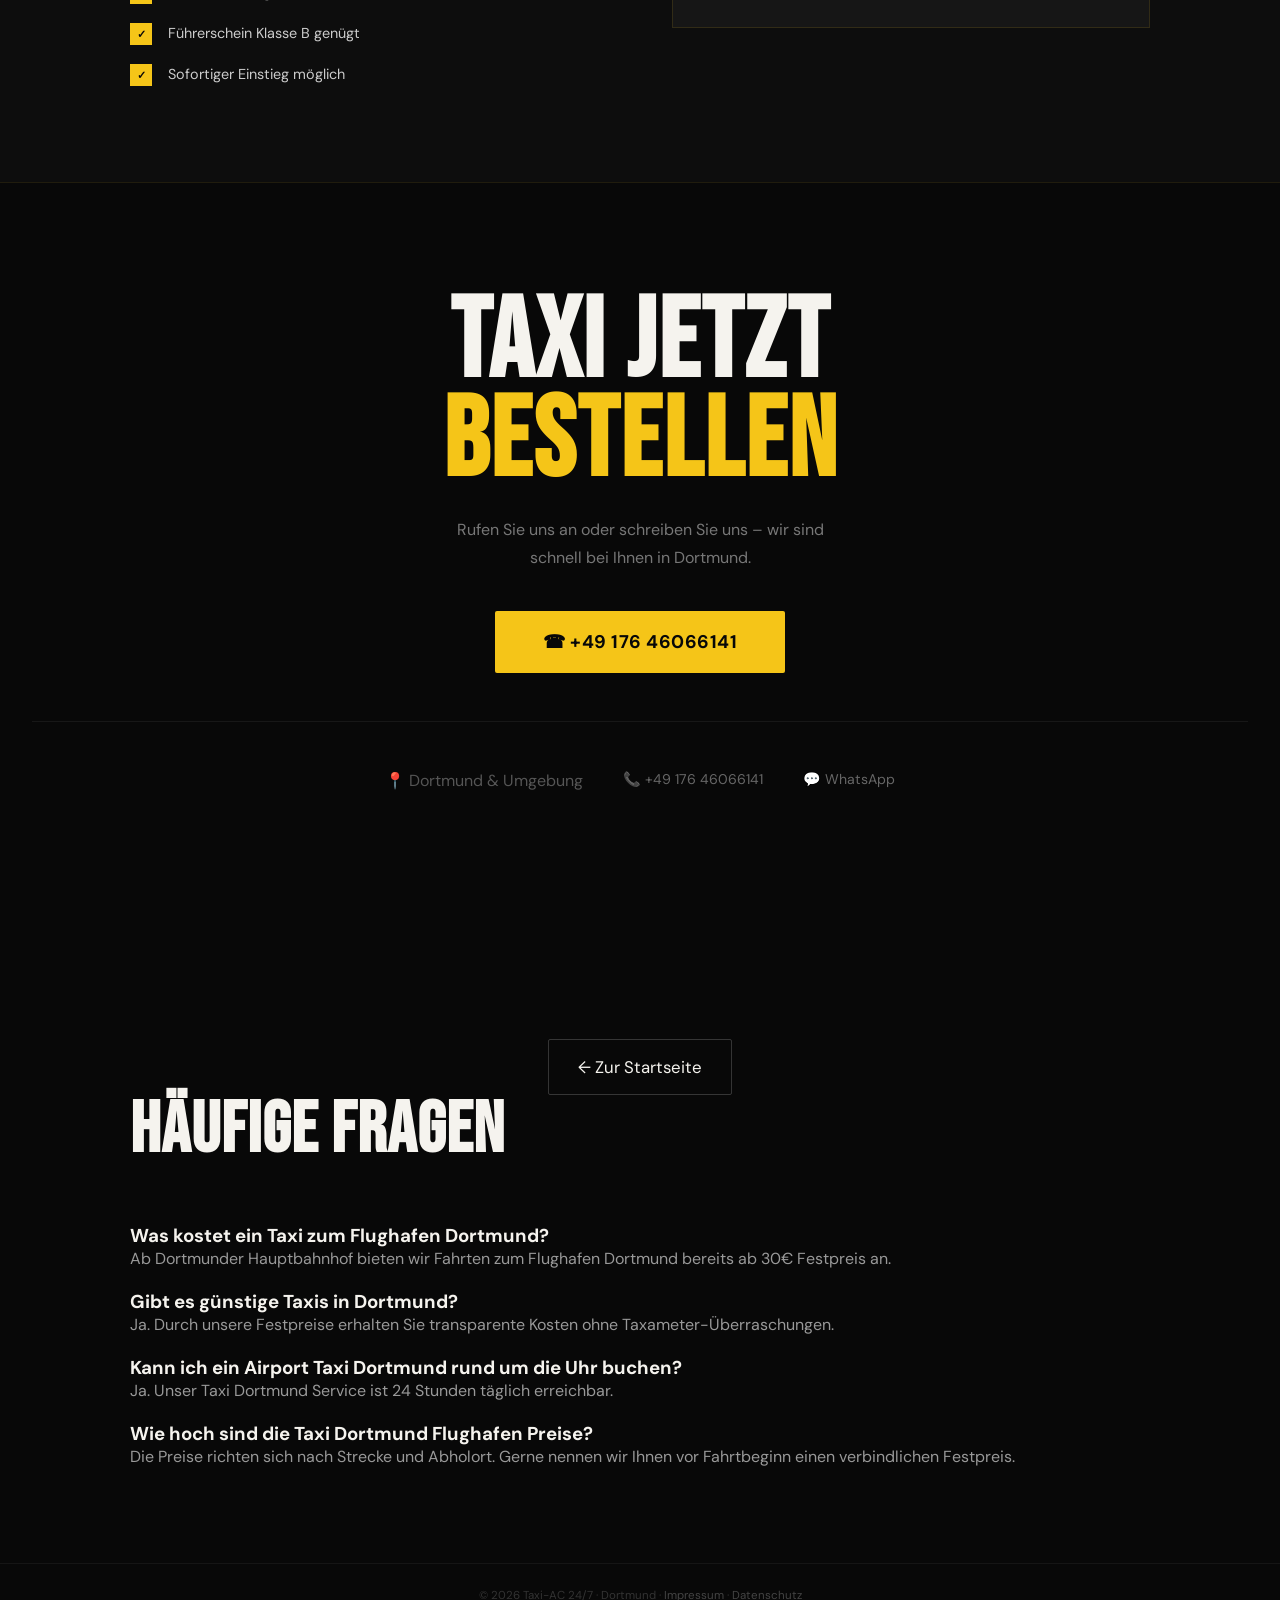
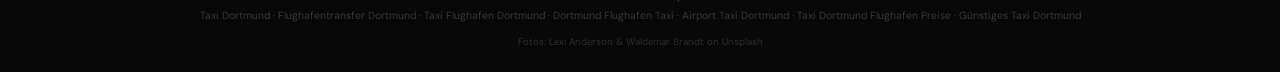
==== commit 28770bad: "Update flughafentransfer-dortmund.html" ====
--- a/flughafentransfer-dortmund.html
+++ b/flughafentransfer-dortmund.html
@@ -615,7 +615,11 @@
     </div>
   </section>
 <section class="section">
-
+<div style="margin-top:40px;text-align:center;">
+  <a href="/" class="btn-secondary">
+    ← Zur Startseite
+  </a>
+</div>
 <h2 class="sec-title">Häufige Fragen</h2>
 
 <h3>Was kostet ein Taxi zum Flughafen Dortmund?</h3>
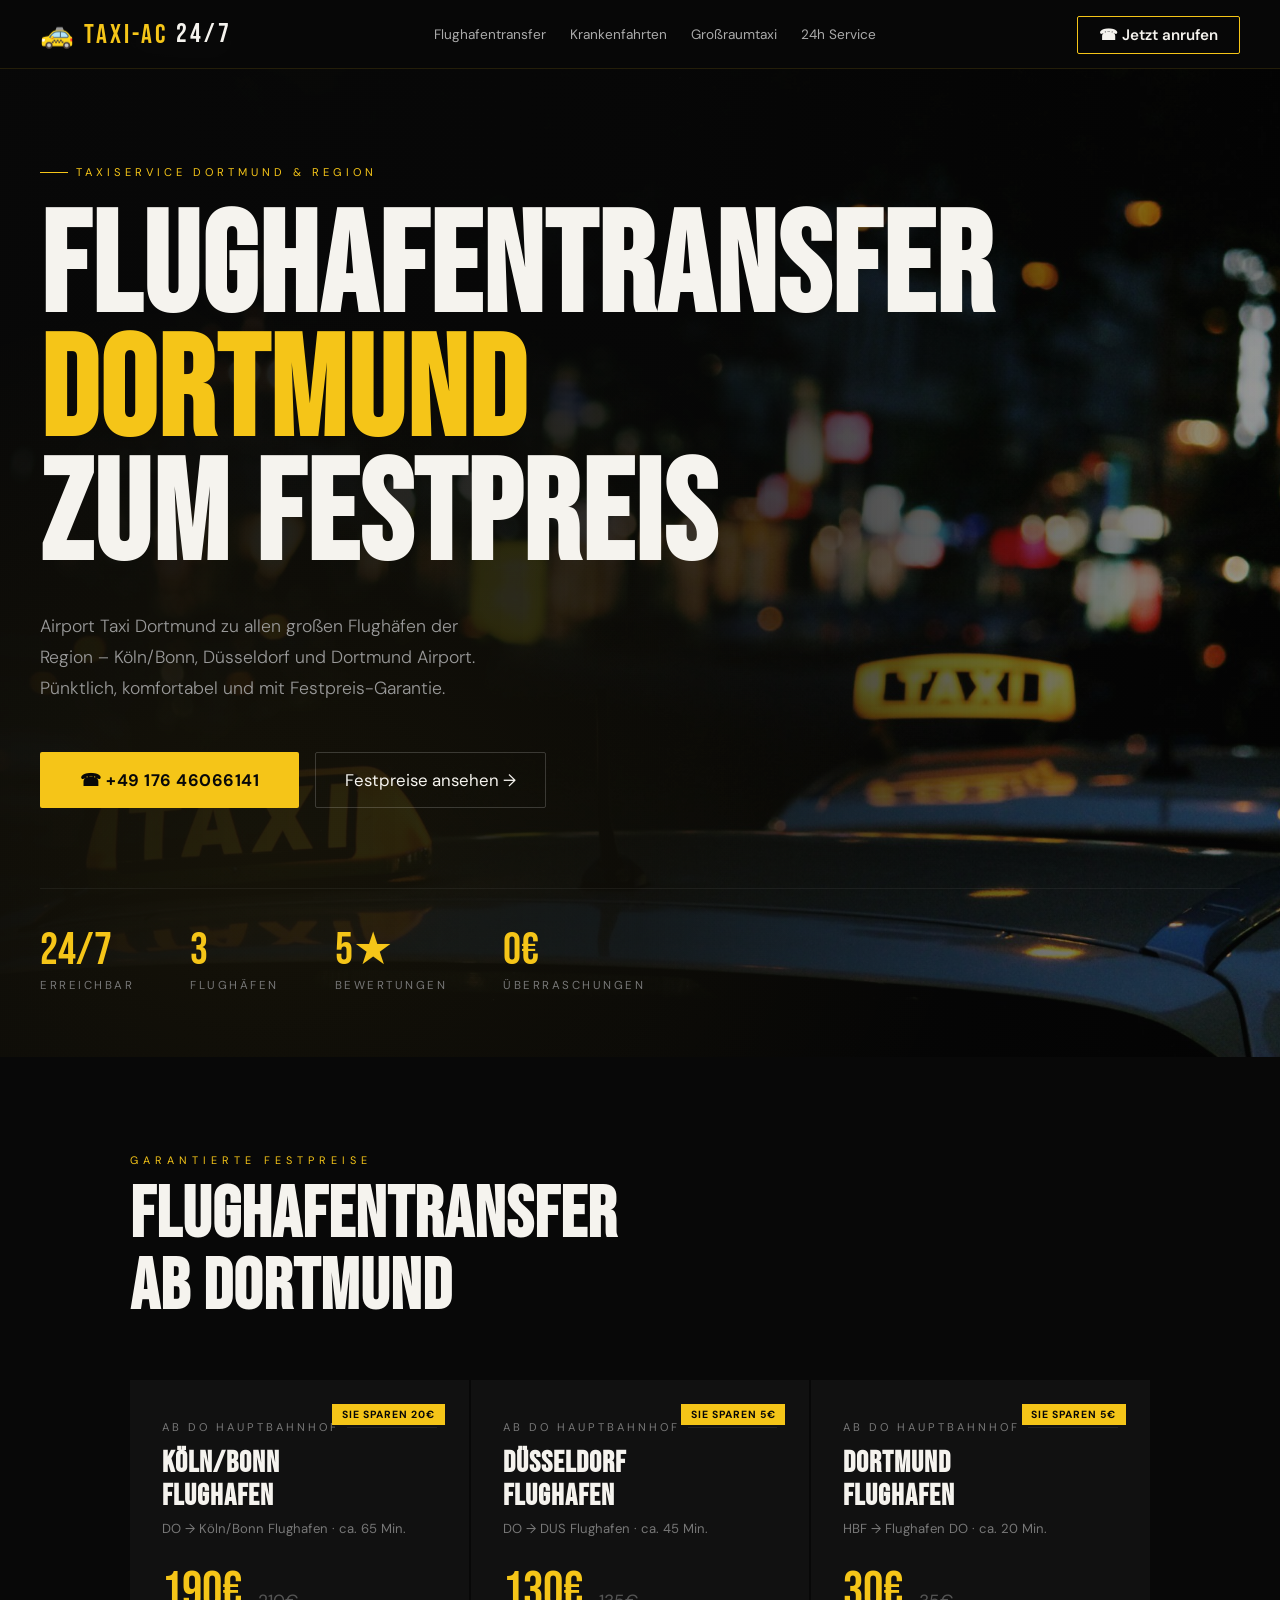
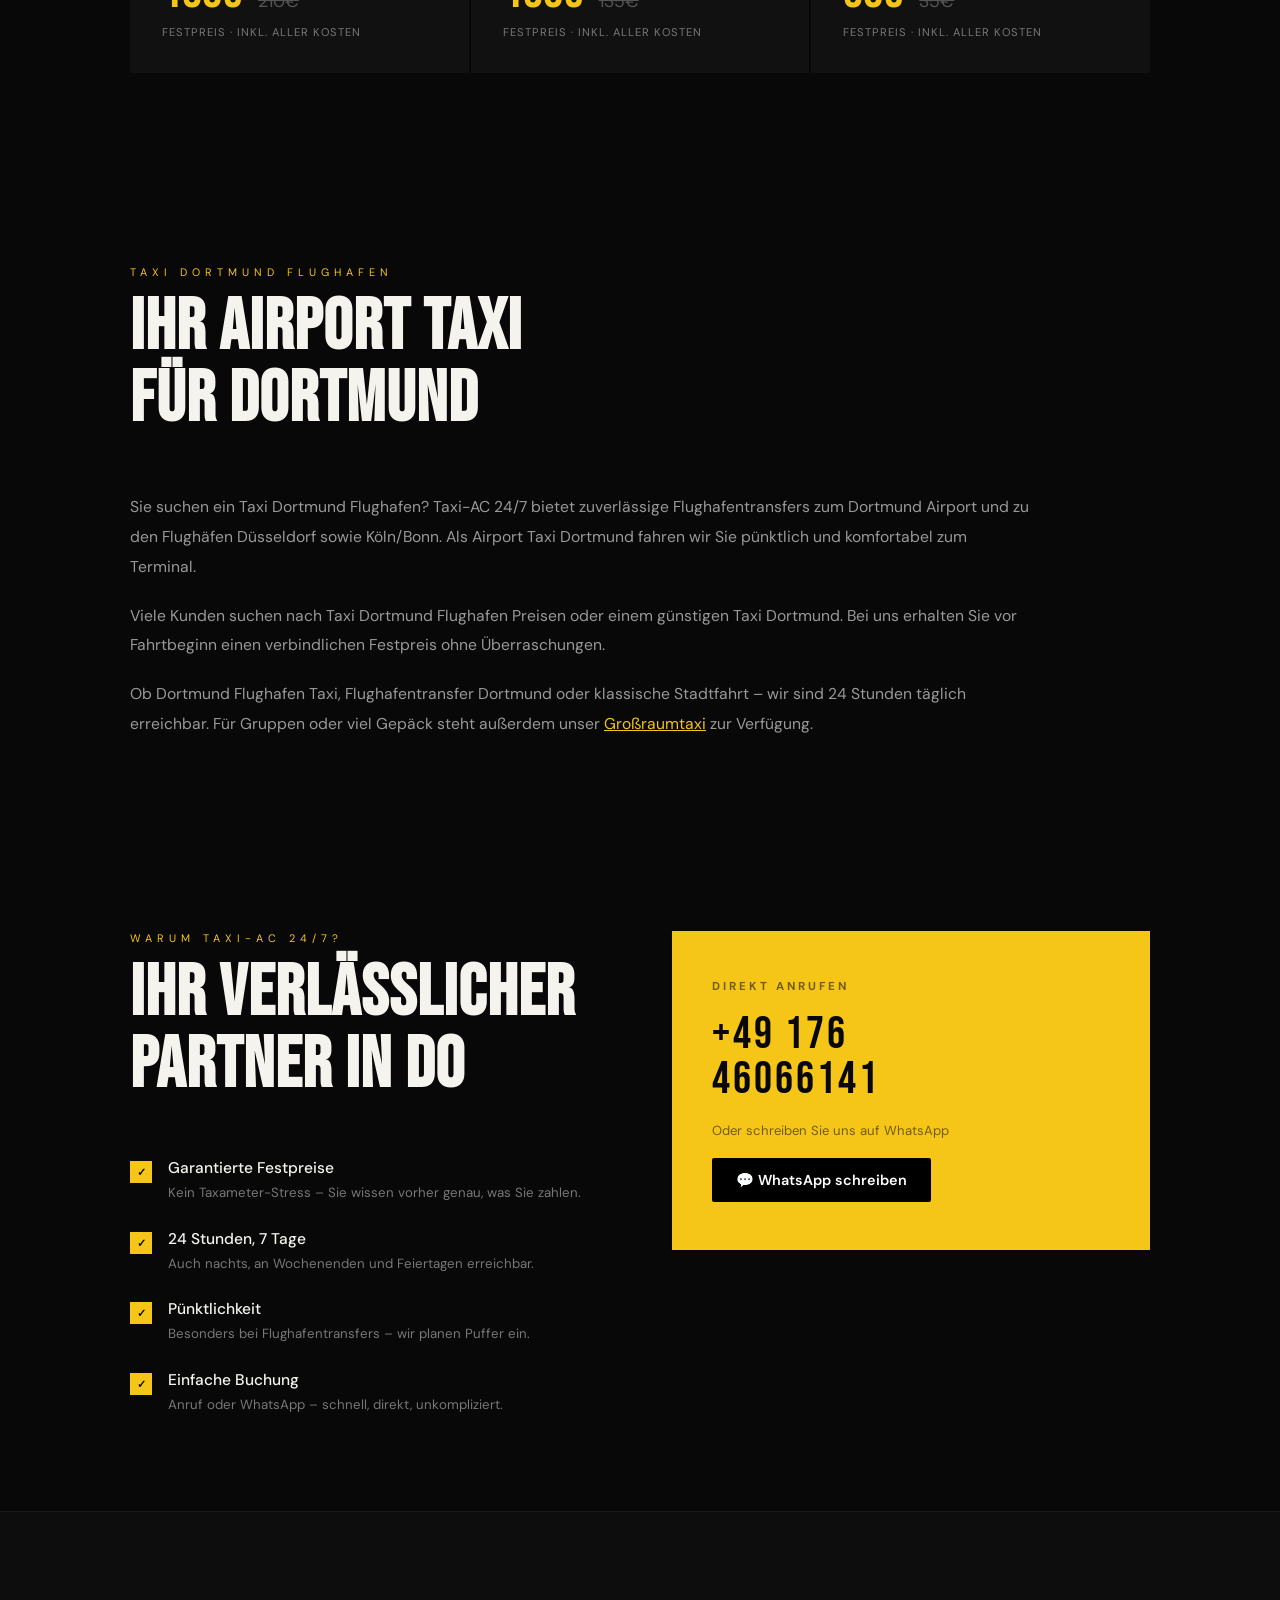
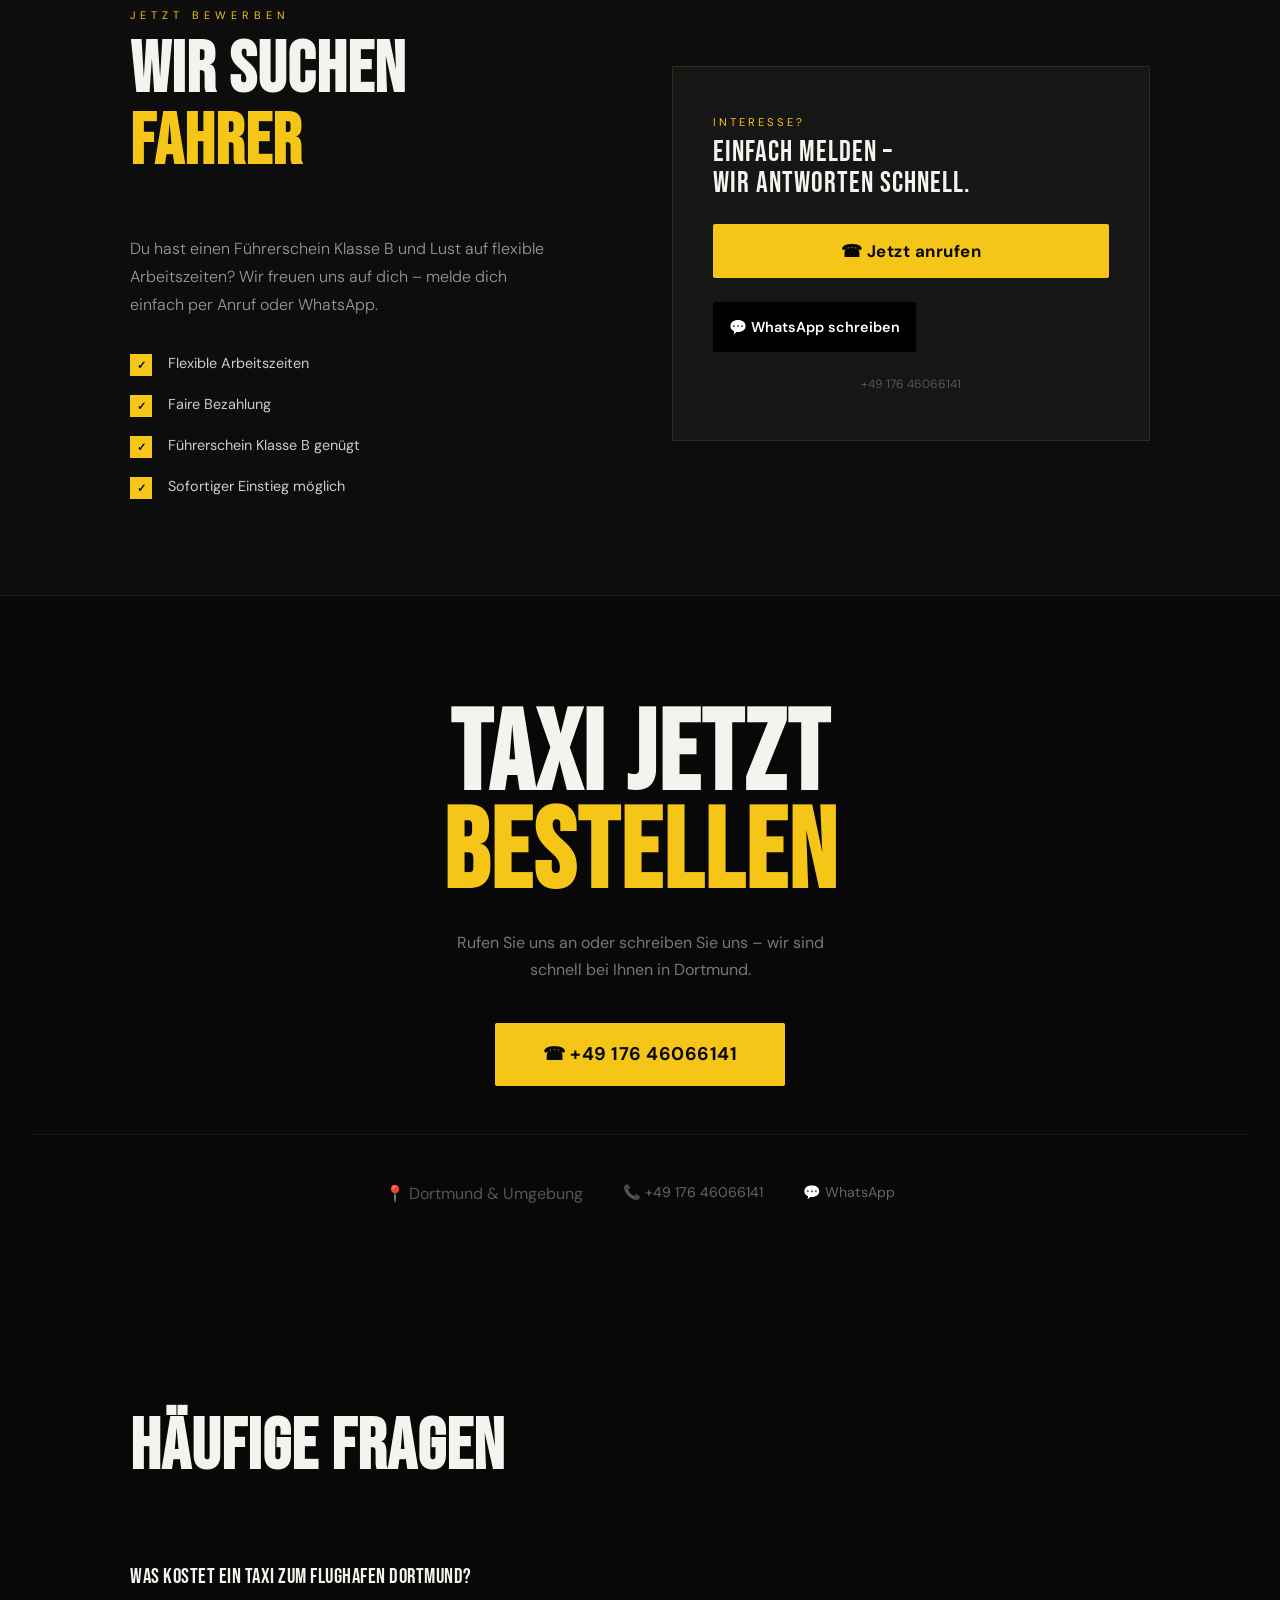
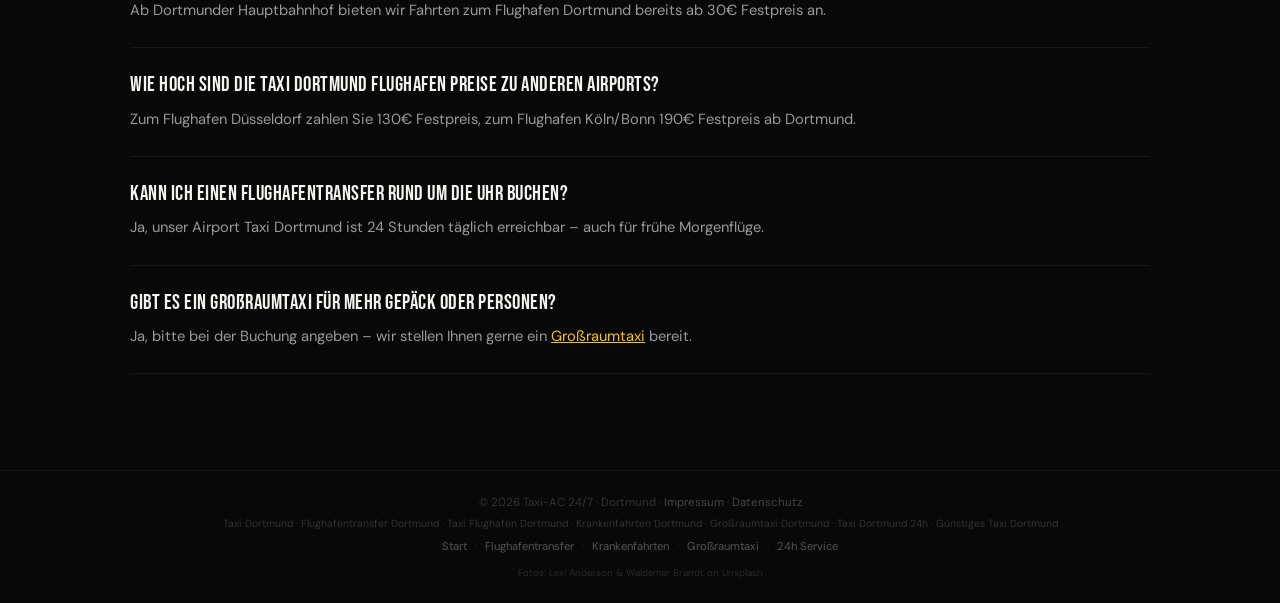
==== commit b5449e32: "Add files via upload" ====
--- a/flughafentransfer-dortmund.html
+++ b/flughafentransfer-dortmund.html
@@ -3,414 +3,92 @@
 <head>
   <meta charset="UTF-8">
   <meta name="viewport" content="width=device-width, initial-scale=1.0">
-  <title>Flughafentransfer Dortmund | Festpreise zum Flughafen Dortmund, Düsseldorf & Köln</title>
-  <meta name="description" content="Taxi Dortmund zum Festpreis...">
+  <title>Flughafentransfer Dortmund | Festpreise zum Flughafen Köln/Bonn, Düsseldorf & Dortmund</title>
+  <meta name="description" content="Flughafentransfer Dortmund zum Festpreis: Köln/Bonn Flughafen 190€, Düsseldorf Flughafen 130€, Dortmund Flughafen 30€. Airport Taxi Dortmund – 24h erreichbar, pünktlich & zuverlässig.">
+  <meta name="keywords" content="Flughafentransfer Dortmund, Taxi Dortmund Flughafen, Airport Taxi Dortmund, Taxi Dortmund Flughafen Preise, Taxi Köln Bonn Flughafen, Taxi Düsseldorf Flughafen">
   <link rel="canonical" href="https://www.taxikreisdortmund.de/flughafentransfer-dortmund.html">
-  <meta property="og:title" content="Taxi-AC 24/7 Dortmund – Flughafentransfer zu Festpreisen">
-  <meta property="og:description" content="Flughafentransfer ab Dortmund: Köln/Bonn 190€, Düsseldorf 130€, Dortmund Flughafen 30€. 24/7 erreichbar.">
-  <meta property="og:url" content="https://www.taxikreisdortmund.de">
+  <meta property="og:title" content="Flughafentransfer Dortmund – Festpreise zu allen Flughäfen">
+  <meta property="og:description" content="Köln/Bonn 190€, Düsseldorf 130€, Dortmund Flughafen 30€. Festpreis-Garantie, 24/7 erreichbar.">
+  <meta property="og:url" content="https://www.taxikreisdortmund.de/flughafentransfer-dortmund.html">
   <meta property="og:type" content="website">
 
-  <!-- Favicon: Taxi-Emoji als SVG -->
   <link rel="icon" href="/favicon.svg" type="image/svg+xml">
-
-  <!-- Strukturierte Daten: Taxi-Unternehmen mit Telefon + Bewertung -->
+  <link rel="preconnect" href="https://fonts.googleapis.com">
+  <link href="https://fonts.googleapis.com/css2?family=Bebas+Neue&family=DM+Sans:ital,wght@0,300;0,400;0,500;0,700;1,300&display=swap" rel="stylesheet">
+  <link rel="stylesheet" href="/style.css">
+
   <script type="application/ld+json">
   {
     "@context": "https://schema.org",
-    "@type": "TaxiService",
-    "name": "Taxi-AC 24/7",
-    "url": "https://www.taxikreisdortmund.de",
-    "telephone": "+4917646066141",
-    "priceRange": "€€",
-    "description": "Taxi Dortmund, Flughafentransfer Dortmund Flughafen, Airport Taxi Dortmund und Festpreisfahrten rund um die Uhr.",
-    "address": {
-      "@type": "PostalAddress",
-      "addressLocality": "Dortmund",
-      "addressRegion": "Nordrhein-Westfalen",
-      "addressCountry": "DE"
+    "@type": "Service",
+    "serviceType": "Flughafentransfer",
+    "name": "Flughafentransfer Dortmund",
+    "provider": {
+      "@type": "TaxiService",
+      "name": "Taxi-AC 24/7",
+      "telephone": "+4917646066141",
+      "address": { "@type": "PostalAddress", "addressLocality": "Dortmund", "addressRegion": "Nordrhein-Westfalen", "addressCountry": "DE" }
     },
-    "geo": {
-      "@type": "GeoCoordinates",
-      "latitude": 51.5136,
-      "longitude": 7.4653
-    },
-    "openingHoursSpecification": {
-      "@type": "OpeningHoursSpecification",
-      "dayOfWeek": ["Monday","Tuesday","Wednesday","Thursday","Friday","Saturday","Sunday"],
-      "opens": "00:00",
-      "closes": "23:59"
-    },
-    "aggregateRating": {
-      "@type": "AggregateRating",
-      "ratingValue": "5",
-      "bestRating": "5",
-      "worstRating": "1",
-      "ratingCount": "27"
-    },
-    "areaServed": [
-      "Dortmund", "Köln", "Bonn", "Düsseldorf"
-    ],
-    "hasOfferCatalog": {
-      "@type": "OfferCatalog",
-      "name": "Flughafentransfer Festpreise",
-      "itemListElement": [
-        {
-          "@type": "Offer",
-          "name": "Transfer Köln/Bonn Flughafen",
-          "price": "190",
-          "priceCurrency": "EUR"
-        },
-        {
-          "@type": "Offer",
-          "name": "Transfer Düsseldorf Flughafen",
-          "price": "130",
-          "priceCurrency": "EUR"
-        },
-        {
-          "@type": "Offer",
-          "name": "Transfer Dortmund Flughafen",
-          "price": "30",
-          "priceCurrency": "EUR"
-        }
-      ]
-    }
+    "areaServed": ["Dortmund", "Köln", "Bonn", "Düsseldorf"],
+    "offers": [
+      { "@type": "Offer", "name": "Transfer Köln/Bonn Flughafen", "price": "190", "priceCurrency": "EUR" },
+      { "@type": "Offer", "name": "Transfer Düsseldorf Flughafen", "price": "130", "priceCurrency": "EUR" },
+      { "@type": "Offer", "name": "Transfer Dortmund Flughafen", "price": "30", "priceCurrency": "EUR" }
+    ]
   }
   </script>
+
   <script type="application/ld+json">
-{
- "@context":"https://schema.org",
- "@type":"FAQPage",
- "mainEntity":[
   {
-   "@type":"Question",
-   "name":"Was kostet ein Taxi zum Flughafen Dortmund?",
-   "acceptedAnswer":{
-    "@type":"Answer",
-    "text":"Ab Dortmunder Hauptbahnhof bieten wir Fahrten zum Flughafen Dortmund bereits ab 30 Euro Festpreis an."
-   }
-  },
-  {
-   "@type":"Question",
-   "name":"Kann ich ein Taxi rund um die Uhr buchen?",
-   "acceptedAnswer":{
-    "@type":"Answer",
-    "text":"Ja, unser Taxi-Service ist 24 Stunden täglich erreichbar."
-   }
+    "@context": "https://schema.org",
+    "@type": "FAQPage",
+    "mainEntity": [
+      {
+        "@type": "Question",
+        "name": "Was kostet ein Taxi zum Flughafen Dortmund?",
+        "acceptedAnswer": { "@type": "Answer", "text": "Ab Dortmunder Hauptbahnhof bieten wir Fahrten zum Flughafen Dortmund bereits ab 30 Euro Festpreis an." }
+      },
+      {
+        "@type": "Question",
+        "name": "Wie hoch sind die Taxi Dortmund Flughafen Preise zu anderen Airports?",
+        "acceptedAnswer": { "@type": "Answer", "text": "Zum Flughafen Düsseldorf zahlen Sie 130 Euro Festpreis, zum Flughafen Köln/Bonn 190 Euro Festpreis ab Dortmund." }
+      },
+      {
+        "@type": "Question",
+        "name": "Kann ich einen Flughafentransfer rund um die Uhr buchen?",
+        "acceptedAnswer": { "@type": "Answer", "text": "Ja, unser Airport Taxi Dortmund ist 24 Stunden täglich erreichbar – auch für frühe Morgenflüge." }
+      }
+    ]
   }
- ]
-}
-</script>
-  <section class="section">
-
-<p class="sec-label">Taxi Dortmund</p>
-
-<h2 class="sec-title">
-Taxi Dortmund für Flughafentransfer,
-Krankenfahrten und Stadtfahrten
-</h2>
-
-<p style="color:#999;line-height:1.9;">
-Taxi-AC 24/7 ist Ihr Ansprechpartner für Taxifahrten in Dortmund und Umgebung.
-Wir fahren täglich zum Flughafen Dortmund, Flughafen Düsseldorf und Flughafen Köln/Bonn.
-Auch Krankenfahrten, Geschäftsfahrten und private Fahrten gehören zu unserem Angebot.
-</p>
-
-<p style="color:#999;line-height:1.9;">
-Besonders gefragt sind unsere Festpreise für Flughafentransfers. Dadurch wissen
-Sie bereits vor Fahrtbeginn, welche Kosten entstehen.
-</p>
-
-<p style="color:#999;line-height:1.9;">
-Wir bedienen unter anderem Dortmund Innenstadt, Hörde, Aplerbeck,
-Brackel, Hombruch, Scharnhorst und Mengede.
-</p>
-
-</section>
-  <link rel="preconnect" href="https://fonts.googleapis.com">
-  <link href="https://fonts.googleapis.com/css2?family=Bebas+Neue&family=DM+Sans:ital,wght@0,300;0,400;0,500;0,700;1,300&display=swap" rel="stylesheet">
-  <style>
-    *, *::before, *::after { box-sizing: border-box; margin: 0; padding: 0; }
-
-    :root {
-      --black: #080808;
-      --yellow: #f5c518;
-      --yellow-dark: #d4a800;
-      --white: #f5f3ee;
-      --gray: #777;
-      --card-bg: #111;
-    }
-
-    html { scroll-behavior: smooth; }
-    body {
-      font-family: 'DM Sans', sans-serif;
-      background: var(--black);
-      color: var(--white);
-      overflow-x: hidden;
-    }
-
-    /* NAV */
-    nav {
-      position: fixed; top: 0; width: 100%; z-index: 100;
-      display: flex; justify-content: space-between; align-items: center;
-      padding: 1.1rem 2.5rem;
-      background: rgba(8,8,8,0.92);
-      backdrop-filter: blur(12px);
-      border-bottom: 1px solid rgba(245,197,24,0.12);
-    }
-    .logo {
-      font-family: 'Bebas Neue', sans-serif;
-      font-size: 1.7rem; letter-spacing: 3px; color: var(--yellow);
-      display: flex; align-items: center; gap: 0.5rem;
-    }
-    .logo span { color: var(--white); }
-    .nav-tel a {
-      color: var(--white); text-decoration: none;
-      font-weight: 600; font-size: 0.95rem;
-      border: 1px solid var(--yellow);
-      padding: 0.5rem 1.3rem; border-radius: 2px;
-      transition: all 0.2s;
-    }
-    .nav-tel a:hover { background: var(--yellow); color: var(--black); }
-
-    /* HERO */
-    .hero {
-      min-height: 100vh;
-      display: flex; flex-direction: column; justify-content: center;
-      padding: 9rem 2.5rem 4rem;
-      position: relative; overflow: hidden;
-      background:
-        linear-gradient(to right, rgba(8,8,8,0.97) 0%, rgba(8,8,8,0.85) 50%, rgba(8,8,8,0.4) 100%),
-        url('hero.jpg') center/cover no-repeat;
-    }
-    .hero::before {
-      content: '';
-      position: absolute; inset: 0;
-      background: radial-gradient(ellipse at 20% 80%, rgba(245,197,24,0.06) 0%, transparent 50%);
-      pointer-events: none;
-    }
-    .hero-tag {
-      display: inline-flex; align-items: center; gap: 0.5rem;
-      font-size: 0.7rem; letter-spacing: 4px; text-transform: uppercase;
-      color: var(--yellow); margin-bottom: 1.8rem;
-      opacity: 0; animation: fadeUp 0.6s 0.2s forwards;
-    }
-    .hero-tag::before {
-      content: ''; display: block;
-      width: 28px; height: 1px; background: var(--yellow);
-    }
-    .hero h1 {
-      font-family: 'Bebas Neue', sans-serif;
-      font-size: clamp(3.8rem, 11vw, 9.5rem);
-      line-height: 0.88; letter-spacing: 2px;
-      max-width: 860px;
-      opacity: 0; animation: fadeUp 0.6s 0.35s forwards;
-    }
-    .hero h1 .accent { color: var(--yellow); }
-    .hero-sub {
-      margin-top: 2rem;
-      font-size: 1.1rem; color: #999;
-      max-width: 460px; line-height: 1.75; font-weight: 300;
-      opacity: 0; animation: fadeUp 0.6s 0.55s forwards;
-    }
-    .hero-cta {
-      margin-top: 3rem;
-      display: flex; gap: 1rem; flex-wrap: wrap;
-      opacity: 0; animation: fadeUp 0.6s 0.75s forwards;
-    }
-    .btn-primary {
-      background: var(--yellow); color: var(--black);
-      font-weight: 700; font-size: 1.05rem;
-      padding: 1rem 2.5rem; text-decoration: none; border-radius: 2px;
-      transition: transform 0.15s, background 0.15s; letter-spacing: 0.5px;
-      display: inline-flex; align-items: center; gap: 0.5rem;
-    }
-    .btn-primary:hover { background: var(--yellow-dark); transform: translateY(-2px); }
-    .btn-secondary {
-      color: var(--white); font-size: 1.05rem;
-      padding: 1rem 1.8rem; text-decoration: none;
-      border: 1px solid rgba(255,255,255,0.18); border-radius: 2px;
-      transition: all 0.2s; display: inline-flex; align-items: center; gap: 0.5rem;
-    }
-    .btn-secondary:hover { border-color: var(--yellow); color: var(--yellow); }
-    .hero-stats {
-      margin-top: 5rem;
-      display: flex; gap: 3.5rem; flex-wrap: wrap;
-      border-top: 1px solid rgba(255,255,255,0.06);
-      padding-top: 2.5rem;
-      opacity: 0; animation: fadeUp 0.6s 0.95s forwards;
-    }
-    .stat { display: flex; flex-direction: column; }
-    .stat-n {
-      font-family: 'Bebas Neue', sans-serif;
-      font-size: 2.8rem; color: var(--yellow); line-height: 1;
-    }
-    .stat-l { font-size: 0.72rem; color: var(--gray); text-transform: uppercase; letter-spacing: 2.5px; margin-top: 0.3rem; }
-
-    /* SECTIONS */
-    .section { padding: 6rem 2.5rem; max-width: 1100px; margin: 0 auto; }
-    .sec-label { font-size: 0.68rem; letter-spacing: 5px; text-transform: uppercase; color: var(--yellow); margin-bottom: 0.8rem; }
-    .sec-title {
-      font-family: 'Bebas Neue', sans-serif;
-      font-size: clamp(2.5rem, 6vw, 4.5rem);
-      letter-spacing: 1px; line-height: 1; margin-bottom: 3.5rem;
-    }
-
-    /* PRICES */
-    .prices-grid {
-      display: grid;
-      grid-template-columns: repeat(auto-fit, minmax(300px, 1fr));
-      gap: 2px;
-    }
-    .price-card {
-      background: var(--card-bg);
-      padding: 2.5rem 2rem 2rem;
-      position: relative; overflow: hidden;
-      border-bottom: 2px solid transparent;
-      transition: border-color 0.2s, background 0.2s;
-    }
-    .price-card:hover { background: #161616; border-bottom-color: var(--yellow); }
-    .price-card .route-from {
-      font-size: 0.7rem; letter-spacing: 3px; text-transform: uppercase;
-      color: var(--gray); margin-bottom: 0.8rem;
-      display: flex; align-items: center; gap: 0.5rem;
-    }
-    .price-card .route-from::after {
-      content: ''; flex: 1; height: 1px; background: rgba(255,255,255,0.07);
-    }
-    .price-card h3 {
-      font-family: 'Bebas Neue', sans-serif;
-      font-size: 1.9rem; letter-spacing: 1px;
-      color: var(--white); margin-bottom: 0.4rem; line-height: 1.1;
-    }
-    .price-card .dest { font-size: 0.82rem; color: var(--gray); margin-bottom: 1.8rem; }
-    .price-row { display: flex; align-items: baseline; gap: 1rem; }
-    .price-new { font-family: 'Bebas Neue', sans-serif; font-size: 3.2rem; color: var(--yellow); line-height: 1; }
-    .price-old { font-size: 1.1rem; color: #555; text-decoration: line-through; }
-    .price-label { font-size: 0.7rem; color: var(--gray); margin-top: 0.5rem; letter-spacing: 1px; text-transform: uppercase; }
-    .badge-save {
-      position: absolute; top: 1.5rem; right: 1.5rem;
-      background: var(--yellow); color: var(--black);
-      font-size: 0.65rem; font-weight: 700;
-      padding: 0.25rem 0.6rem; letter-spacing: 1px; text-transform: uppercase;
-    }
-
-    /* SERVICES */
-    .services-stripe { background: #0d0d0d; border-top: 1px solid rgba(245,197,24,0.08); border-bottom: 1px solid rgba(245,197,24,0.08); }
-    .services-grid {
-      display: grid;
-      grid-template-columns: repeat(auto-fit, minmax(220px, 1fr));
-    }
-    .service-card {
-      padding: 2.5rem 2rem;
-      border-right: 1px solid rgba(255,255,255,0.05);
-      transition: background 0.2s;
-    }
-    .service-card:last-child { border-right: none; }
-    .service-card:hover { background: #111; }
-    .service-icon { font-size: 1.8rem; margin-bottom: 1.2rem; }
-    .service-card h3 {
-      font-family: 'Bebas Neue', sans-serif;
-      font-size: 1.4rem; letter-spacing: 1px;
-      color: var(--yellow); margin-bottom: 0.5rem;
-    }
-    .service-card p { color: #888; font-size: 0.85rem; line-height: 1.65; }
-
-    /* WHY */
-    .why-wrap { display: grid; grid-template-columns: 1fr 1fr; gap: 4rem; align-items: start; }
-    @media (max-width: 720px) { .why-wrap { grid-template-columns: 1fr; gap: 2.5rem; } }
-    .why-list { list-style: none; display: flex; flex-direction: column; gap: 1.6rem; }
-    .why-list li { display: flex; gap: 1rem; align-items: flex-start; }
-    .check-box {
-      min-width: 22px; height: 22px;
-      background: var(--yellow); color: var(--black);
-      display: flex; align-items: center; justify-content: center;
-      font-size: 0.7rem; font-weight: 800; margin-top: 3px;
-    }
-    .why-text strong { display: block; margin-bottom: 0.2rem; font-weight: 500; font-size: 0.97rem; }
-    .why-text span { font-size: 0.83rem; color: var(--gray); line-height: 1.5; }
-
-    .cta-box {
-      background: var(--yellow); color: var(--black);
-      padding: 3rem 2.5rem;
-      display: flex; flex-direction: column; gap: 1.2rem;
-    }
-    .cta-box .cta-label { font-size: 0.72rem; font-weight: 700; text-transform: uppercase; letter-spacing: 3px; opacity: 0.55; }
-    .cta-box .cta-tel {
-      font-family: 'Bebas Neue', sans-serif;
-      font-size: clamp(2rem, 5vw, 2.8rem);
-      letter-spacing: 3px; line-height: 1;
-      text-decoration: none; color: var(--black); word-break: break-all;
-    }
-    .cta-box .cta-tel:hover { opacity: 0.75; }
-    .cta-box .cta-sub { font-size: 0.82rem; opacity: 0.55; }
-    .wa-btn {
-      display: inline-flex; align-items: center; gap: 0.5rem;
-      background: #000; color: #fff;
-      padding: 0.8rem 1.5rem; text-decoration: none;
-      font-size: 0.9rem; font-weight: 600; border-radius: 2px;
-      transition: opacity 0.2s; width: fit-content;
-    }
-    .wa-btn:hover { opacity: 0.8; }
-
-    /* BOTTOM CTA */
-    .bottom-cta { text-align: center; padding: 7rem 2rem; }
-    .bottom-cta h2 {
-      font-family: 'Bebas Neue', sans-serif;
-      font-size: clamp(3rem, 9vw, 7rem);
-      letter-spacing: 2px; line-height: 0.88; margin-bottom: 1.5rem;
-    }
-    .bottom-cta h2 span { color: var(--yellow); }
-    .bottom-cta p { color: var(--gray); max-width: 400px; margin: 0 auto 2.5rem; line-height: 1.7; }
-    .contact-row {
-      display: flex; justify-content: center; gap: 2.5rem; flex-wrap: wrap;
-      margin-top: 3rem; padding-top: 3rem;
-      border-top: 1px solid rgba(255,255,255,0.06);
-    }
-    .contact-row a { color: #666; text-decoration: none; font-size: 0.88rem; }
-    .contact-row a:hover { color: var(--yellow); }
-
-    footer {
-      border-top: 1px solid rgba(255,255,255,0.05);
-      padding: 1.5rem 2rem; text-align: center;
-      font-size: 0.72rem; color: #333;
-    }
-    footer a { color: #444; text-decoration: none; }
-    footer a:hover { color: var(--gray); }
-
-    @keyframes fadeUp {
-      from { opacity: 0; transform: translateY(22px); }
-      to   { opacity: 1; transform: translateY(0); }
-    }
-
-    @media (max-width: 540px) {
-      nav { padding: 1rem 1.2rem; }
-      .hero { padding: 7.5rem 1.3rem 3rem; }
-      .section { padding: 4rem 1.3rem; }
-      .hero-stats { gap: 2rem; }
-      .cta-box { padding: 2rem 1.5rem; }
-      .service-card { border-right: none; border-bottom: 1px solid rgba(255,255,255,0.05); }
-      .fahrer-grid { grid-template-columns: 1fr !important; gap: 2rem !important; }
-    }
-  </style>
+  </script>
 </head>
 <body>
 
   <nav>
-    <div class="logo">🚕 Taxi-AC <span>24/7</span></div>
+    <a href="/" class="logo">🚕 Taxi-AC <span>24/7</span></a>
+    <div class="nav-links">
+      <a href="/flughafentransfer-dortmund.html">Flughafentransfer</a>
+      <a href="/krankenfahrten-dortmund.html">Krankenfahrten</a>
+      <a href="/grossraumtaxi-dortmund.html">Großraumtaxi</a>
+      <a href="/taxi-dortmund-24h.html">24h Service</a>
+    </div>
     <div class="nav-tel"><a href="tel:+4917646066141">☎ Jetzt anrufen</a></div>
   </nav>
 
-  <section class="hero">
+  <div class="back-link-wrap">
+    <a href="/">← Zur Startseite</a>
+  </div>
+
+  <section class="hero subpage">
     <p class="hero-tag">Taxiservice Dortmund &amp; Region</p>
-    <h1>Flughafentransfer Dortmund<br><span class="accent">zum Festpreis</span></h1>
+    <h1>Flughafentransfer<br><span class="accent">Dortmund</span><br>zum Festpreis</h1>
     <p class="hero-sub">
-    Taxi Dortmund für Stadtfahrten, Flughafentransfer Dortmund Flughafen,
-    Airport Taxi Dortmund und Fahrten zu Festpreisen. Rund um die Uhr erreichbar.
+      Airport Taxi Dortmund zu allen großen Flughäfen der Region – Köln/Bonn, Düsseldorf
+      und Dortmund Airport. Pünktlich, komfortabel und mit Festpreis-Garantie.
     </p>
     <div class="hero-cta">
       <a href="tel:+4917646066141" class="btn-primary">☎ +49 176 46066141</a>
-      <a href="#festpreise" class="btn-secondary">Unsere Preise →</a>
+      <a href="#festpreise" class="btn-secondary">Festpreise ansehen →</a>
     </div>
     <div class="hero-stats">
       <div class="stat"><span class="stat-n">24/7</span><span class="stat-l">Erreichbar</span></div>
@@ -466,34 +144,28 @@
     </div>
   </div>
 
-  <div class="services-stripe">
-    <div class="section">
-      <p class="sec-label">Weitere Leistungen</p>
-      <h2 class="sec-title">Alles aus<br>einer Hand</h2>
-      <div class="services-grid">
-        <div class="service-card">
-          <div class="service-icon">🌙</div>
-          <h3>Nachtfahrten</h3>
-          <p>Sicher nach Hause – nach der Party, Spätschicht oder dem Konzert.</p>
-        </div>
-        <div class="service-card">
-          <div class="service-icon">🏥</div>
-          <h3>Krankenfahrten</h3>
-          <p>Zuverlässige Fahrten zu Arzt, Klinik oder Reha – auch auf Rezept.</p>
-        </div>
-        <div class="service-card">
-          <div class="service-icon">🎉</div>
-          <h3>Events & Feiern</h3>
-          <p>Hochzeiten, Firmenfeiern, Konzerte – hin und sicher zurück.</p>
-        </div>
-        <div class="service-card">
-          <div class="service-icon">📍</div>
-          <h3>Stadtfahrten</h3>
-          <p>Schnelle Fahrten innerhalb Dortmunds – flexibel und pünktlich.</p>
-        </div>
-      </div>
-    </div>
-  </div>
+  <section class="section">
+    <p class="sec-label">Taxi Dortmund Flughafen</p>
+    <h2 class="sec-title">
+      Ihr Airport Taxi<br>für Dortmund
+    </h2>
+    <p class="body-text">
+      Sie suchen ein Taxi Dortmund Flughafen? Taxi-AC 24/7 bietet
+      zuverlässige Flughafentransfers zum Dortmund Airport und zu den Flughäfen
+      Düsseldorf sowie Köln/Bonn. Als Airport Taxi Dortmund fahren wir Sie
+      pünktlich und komfortabel zum Terminal.
+    </p>
+    <p class="body-text">
+      Viele Kunden suchen nach Taxi Dortmund Flughafen Preisen oder einem
+      günstigen Taxi Dortmund. Bei uns erhalten Sie vor Fahrtbeginn einen
+      verbindlichen Festpreis ohne Überraschungen.
+    </p>
+    <p class="body-text">
+      Ob Dortmund Flughafen Taxi, Flughafentransfer Dortmund oder klassische
+      Stadtfahrt – wir sind 24 Stunden täglich erreichbar. Für Gruppen oder
+      viel Gepäck steht außerdem unser <a href="/grossraumtaxi-dortmund.html" style="color:var(--yellow);">Großraumtaxi</a> zur Verfügung.
+    </p>
+  </section>
 
   <div>
     <div class="section">
@@ -529,35 +201,6 @@
       </div>
     </div>
   </div>
-<section class="section">
-  <p class="sec-label">Taxi Dortmund Flughafen</p>
-
-  <h2 class="sec-title">
-    Flughafentransfer Dortmund zum Festpreis
-  </h2>
-
-  <p style="color:#999; line-height:1.9; max-width:900px;">
-    Sie suchen ein Taxi Dortmund Flughafen? Taxi-AC 24/7 bietet
-    zuverlässige Flughafentransfers zum Dortmund Airport und zu den Flughäfen
-    Düsseldorf sowie Köln/Bonn. Als Airport Taxi Dortmund fahren wir Sie
-    pünktlich und komfortabel zum Terminal.
-  </p>
-
-  <br>
-
-  <p style="color:#999; line-height:1.9; max-width:900px;">
-    Viele Kunden suchen nach Taxi Dortmund Flughafen Preisen oder einem
-    günstigen Taxi Dortmund. Bei uns erhalten Sie vor Fahrtbeginn einen
-    verbindlichen Festpreis ohne Überraschungen.
-  </p>
-
-  <br>
-
-  <p style="color:#999; line-height:1.9; max-width:900px;">
-    Ob Dortmund Flughafen Taxi, Flughafentransfer Dortmund oder klassische
-    Stadtfahrt – wir sind 24 Stunden täglich erreichbar.
-  </p>
-</section>
   <!-- FAHRER GESUCHT -->
   <div style="background:#0d0d0d; border-top:1px solid rgba(245,197,24,0.08); border-bottom:1px solid rgba(245,197,24,0.08);">
     <div class="section">
@@ -603,7 +246,6 @@
       </div>
     </div>
   </div>
-
   <section class="bottom-cta">
     <h2>Taxi jetzt<br><span>bestellen</span></h2>
     <p>Rufen Sie uns an oder schreiben Sie uns – wir sind schnell bei Ihnen in Dortmund.</p>
@@ -614,38 +256,33 @@
       <a href="https://wa.me/4917646066141">💬 WhatsApp</a>
     </div>
   </section>
-<section class="section">
-<div style="margin-top:40px;text-align:center;">
-  <a href="/" class="btn-secondary">
-    ← Zur Startseite
-  </a>
-</div>
-<h2 class="sec-title">Häufige Fragen</h2>
-
-<h3>Was kostet ein Taxi zum Flughafen Dortmund?</h3>
-<p style="color:#999; margin-bottom:20px;">
-Ab Dortmunder Hauptbahnhof bieten wir Fahrten zum Flughafen Dortmund bereits ab 30€ Festpreis an.
-</p>
-
-<h3>Gibt es günstige Taxis in Dortmund?</h3>
-<p style="color:#999; margin-bottom:20px;">
-Ja. Durch unsere Festpreise erhalten Sie transparente Kosten ohne Taxameter-Überraschungen.
-</p>
-
-<h3>Kann ich ein Airport Taxi Dortmund rund um die Uhr buchen?</h3>
-<p style="color:#999; margin-bottom:20px;">
-Ja. Unser Taxi Dortmund Service ist 24 Stunden täglich erreichbar.
-</p>
-
-<h3>Wie hoch sind die Taxi Dortmund Flughafen Preise?</h3>
-<p style="color:#999;">
-Die Preise richten sich nach Strecke und Abholort. Gerne nennen wir Ihnen vor Fahrtbeginn einen verbindlichen Festpreis.
-</p>
-
-</section>
+
+  <section class="section">
+    <h2 class="sec-title">Häufige Fragen</h2>
+    <div class="faq-item">
+      <h3>Was kostet ein Taxi zum Flughafen Dortmund?</h3>
+      <p>Ab Dortmunder Hauptbahnhof bieten wir Fahrten zum Flughafen Dortmund bereits ab 30€ Festpreis an.</p>
+    </div>
+    <div class="faq-item">
+      <h3>Wie hoch sind die Taxi Dortmund Flughafen Preise zu anderen Airports?</h3>
+      <p>Zum Flughafen Düsseldorf zahlen Sie 130€ Festpreis, zum Flughafen Köln/Bonn 190€ Festpreis ab Dortmund.</p>
+    </div>
+    <div class="faq-item">
+      <h3>Kann ich einen Flughafentransfer rund um die Uhr buchen?</h3>
+      <p>Ja, unser Airport Taxi Dortmund ist 24 Stunden täglich erreichbar – auch für frühe Morgenflüge.</p>
+    </div>
+    <div class="faq-item">
+      <h3>Gibt es ein Großraumtaxi für mehr Gepäck oder Personen?</h3>
+      <p>Ja, bitte bei der Buchung angeben – wir stellen Ihnen gerne ein <a href="/grossraumtaxi-dortmund.html" style="color:var(--yellow);">Großraumtaxi</a> bereit.</p>
+    </div>
+  </section>
+
   <footer>
     <p>© 2026 Taxi-AC 24/7 · Dortmund · <a href="#">Impressum</a> · <a href="#">Datenschutz</a></p>
-    <p style="margin-top:0.4rem; font-size:0.65rem;">Taxi Dortmund · Flughafentransfer Dortmund · Taxi Flughafen Dortmund · Dortmund Flughafen Taxi · Airport Taxi Dortmund · Taxi Dortmund Flughafen Preise · Günstiges Taxi Dortmund</p>
+    <p style="margin-top:0.4rem; font-size:0.65rem;">Taxi Dortmund · Flughafentransfer Dortmund · Taxi Flughafen Dortmund · Krankenfahrten Dortmund · Großraumtaxi Dortmund · Taxi Dortmund 24h · Günstiges Taxi Dortmund</p>
+    <p class="footer-nav">
+      <a href="/">Start</a>·<a href="/flughafentransfer-dortmund.html">Flughafentransfer</a>·<a href="/krankenfahrten-dortmund.html">Krankenfahrten</a>·<a href="/grossraumtaxi-dortmund.html">Großraumtaxi</a>·<a href="/taxi-dortmund-24h.html">24h Service</a>
+    </p>
     <p style="margin-top:0.8rem; font-size:0.6rem; color:#2a2a2a;">
       Fotos: <a href="https://unsplash.com/@lexianderson" target="_blank" rel="noopener" style="color:#2a2a2a; text-decoration:none;">Lexi Anderson</a> &amp; <a href="https://unsplash.com/@waldemarbrandt67w" target="_blank" rel="noopener" style="color:#2a2a2a; text-decoration:none;">Waldemar Brandt</a> on <a href="https://unsplash.com" target="_blank" rel="noopener" style="color:#2a2a2a; text-decoration:none;">Unsplash</a>
     </p>
--- a/style.css
+++ b/style.css
@@ -0,0 +1,305 @@
+*, *::before, *::after { box-sizing: border-box; margin: 0; padding: 0; }
+
+:root {
+  --black: #080808;
+  --yellow: #f5c518;
+  --yellow-dark: #d4a800;
+  --white: #f5f3ee;
+  --gray: #777;
+  --card-bg: #111;
+}
+
+html { scroll-behavior: smooth; }
+body {
+  font-family: 'DM Sans', sans-serif;
+  background: var(--black);
+  color: var(--white);
+  overflow-x: hidden;
+}
+
+/* NAV */
+nav {
+  position: fixed; top: 0; width: 100%; z-index: 100;
+  display: flex; justify-content: space-between; align-items: center;
+  padding: 1.1rem 2.5rem;
+  background: rgba(8,8,8,0.92);
+  backdrop-filter: blur(12px);
+  border-bottom: 1px solid rgba(245,197,24,0.12);
+  flex-wrap: wrap; gap: 1rem;
+}
+.logo {
+  font-family: 'Bebas Neue', sans-serif;
+  font-size: 1.7rem; letter-spacing: 3px; color: var(--yellow);
+  display: flex; align-items: center; gap: 0.5rem;
+  text-decoration: none;
+}
+.logo span { color: var(--white); }
+.nav-links {
+  display: flex; gap: 1.5rem; align-items: center; flex-wrap: wrap;
+}
+.nav-links a {
+  color: #aaa; text-decoration: none; font-size: 0.85rem;
+  transition: color 0.2s;
+}
+.nav-links a:hover { color: var(--yellow); }
+.nav-tel a {
+  color: var(--white); text-decoration: none;
+  font-weight: 600; font-size: 0.95rem;
+  border: 1px solid var(--yellow);
+  padding: 0.5rem 1.3rem; border-radius: 2px;
+  transition: all 0.2s;
+}
+.nav-tel a:hover { background: var(--yellow); color: var(--black); }
+
+/* HERO */
+.hero {
+  min-height: 100vh;
+  display: flex; flex-direction: column; justify-content: center;
+  padding: 11rem 2.5rem 4rem;
+  position: relative; overflow: hidden;
+  background:
+    linear-gradient(to right, rgba(8,8,8,0.97) 0%, rgba(8,8,8,0.85) 50%, rgba(8,8,8,0.4) 100%),
+    url('hero.jpg') center/cover no-repeat;
+}
+.hero::before {
+  content: '';
+  position: absolute; inset: 0;
+  background: radial-gradient(ellipse at 20% 80%, rgba(245,197,24,0.06) 0%, transparent 50%);
+  pointer-events: none;
+}
+.hero.subpage { min-height: 70vh; padding-top: 7rem; }
+@media (max-width: 540px) { .hero.subpage { padding-top: 6rem; } }
+.hero-tag {
+  display: inline-flex; align-items: center; gap: 0.5rem;
+  font-size: 0.7rem; letter-spacing: 4px; text-transform: uppercase;
+  color: var(--yellow); margin-bottom: 1.8rem;
+  opacity: 0; animation: fadeUp 0.6s 0.2s forwards;
+}
+.hero-tag::before {
+  content: ''; display: block;
+  width: 28px; height: 1px; background: var(--yellow);
+}
+.hero h1 {
+  font-family: 'Bebas Neue', sans-serif;
+  font-size: clamp(3.8rem, 11vw, 9.5rem);
+  line-height: 0.88; letter-spacing: 2px;
+  max-width: 860px;
+  opacity: 0; animation: fadeUp 0.6s 0.35s forwards;
+}
+.hero h1 .accent { color: var(--yellow); }
+.hero-sub {
+  margin-top: 2rem;
+  font-size: 1.1rem; color: #999;
+  max-width: 460px; line-height: 1.75; font-weight: 300;
+  opacity: 0; animation: fadeUp 0.6s 0.55s forwards;
+}
+.hero-cta {
+  margin-top: 3rem;
+  display: flex; gap: 1rem; flex-wrap: wrap;
+  opacity: 0; animation: fadeUp 0.6s 0.75s forwards;
+}
+.btn-primary {
+  background: var(--yellow); color: var(--black);
+  font-weight: 700; font-size: 1.05rem;
+  padding: 1rem 2.5rem; text-decoration: none; border-radius: 2px;
+  transition: transform 0.15s, background 0.15s; letter-spacing: 0.5px;
+  display: inline-flex; align-items: center; gap: 0.5rem;
+}
+.btn-primary:hover { background: var(--yellow-dark); transform: translateY(-2px); }
+.btn-secondary {
+  color: var(--white); font-size: 1.05rem;
+  padding: 1rem 1.8rem; text-decoration: none;
+  border: 1px solid rgba(255,255,255,0.18); border-radius: 2px;
+  transition: all 0.2s; display: inline-flex; align-items: center; gap: 0.5rem;
+}
+.btn-secondary:hover { border-color: var(--yellow); color: var(--yellow); }
+.hero-stats {
+  margin-top: 5rem;
+  display: flex; gap: 3.5rem; flex-wrap: wrap;
+  border-top: 1px solid rgba(255,255,255,0.06);
+  padding-top: 2.5rem;
+  opacity: 0; animation: fadeUp 0.6s 0.95s forwards;
+}
+.stat { display: flex; flex-direction: column; }
+.stat-n {
+  font-family: 'Bebas Neue', sans-serif;
+  font-size: 2.8rem; color: var(--yellow); line-height: 1;
+}
+.stat-l { font-size: 0.72rem; color: var(--gray); text-transform: uppercase; letter-spacing: 2.5px; margin-top: 0.3rem; }
+
+/* SECTIONS */
+.section { padding: 6rem 2.5rem; max-width: 1100px; margin: 0 auto; }
+.sec-label { font-size: 0.68rem; letter-spacing: 5px; text-transform: uppercase; color: var(--yellow); margin-bottom: 0.8rem; }
+.sec-title {
+  font-family: 'Bebas Neue', sans-serif;
+  font-size: clamp(2.5rem, 6vw, 4.5rem);
+  letter-spacing: 1px; line-height: 1; margin-bottom: 3.5rem;
+}
+.sec-title.small { font-size: clamp(2rem, 4.5vw, 3rem); margin-bottom: 1.5rem; }
+.body-text { color:#999; line-height:1.9; max-width:900px; font-size: 0.98rem; }
+.body-text + .body-text { margin-top: 1.2rem; }
+
+/* PRICES */
+.prices-grid {
+  display: grid;
+  grid-template-columns: repeat(auto-fit, minmax(300px, 1fr));
+  gap: 2px;
+}
+.price-card {
+  background: var(--card-bg);
+  padding: 2.5rem 2rem 2rem;
+  position: relative; overflow: hidden;
+  border-bottom: 2px solid transparent;
+  transition: border-color 0.2s, background 0.2s;
+}
+.price-card:hover { background: #161616; border-bottom-color: var(--yellow); }
+.price-card .route-from {
+  font-size: 0.7rem; letter-spacing: 3px; text-transform: uppercase;
+  color: var(--gray); margin-bottom: 0.8rem;
+  display: flex; align-items: center; gap: 0.5rem;
+}
+.price-card .route-from::after {
+  content: ''; flex: 1; height: 1px; background: rgba(255,255,255,0.07);
+}
+.price-card h3 {
+  font-family: 'Bebas Neue', sans-serif;
+  font-size: 1.9rem; letter-spacing: 1px;
+  color: var(--white); margin-bottom: 0.4rem; line-height: 1.1;
+}
+.price-card .dest { font-size: 0.82rem; color: var(--gray); margin-bottom: 1.8rem; }
+.price-row { display: flex; align-items: baseline; gap: 1rem; }
+.price-new { font-family: 'Bebas Neue', sans-serif; font-size: 3.2rem; color: var(--yellow); line-height: 1; }
+.price-old { font-size: 1.1rem; color: #555; text-decoration: line-through; }
+.price-label { font-size: 0.7rem; color: var(--gray); margin-top: 0.5rem; letter-spacing: 1px; text-transform: uppercase; }
+.badge-save {
+  position: absolute; top: 1.5rem; right: 1.5rem;
+  background: var(--yellow); color: var(--black);
+  font-size: 0.65rem; font-weight: 700;
+  padding: 0.25rem 0.6rem; letter-spacing: 1px; text-transform: uppercase;
+}
+
+/* SERVICES */
+.services-stripe { background: #0d0d0d; border-top: 1px solid rgba(245,197,24,0.08); border-bottom: 1px solid rgba(245,197,24,0.08); }
+.services-grid {
+  display: grid;
+  grid-template-columns: repeat(auto-fit, minmax(220px, 1fr));
+}
+.service-card {
+  padding: 2.5rem 2rem;
+  border-right: 1px solid rgba(255,255,255,0.05);
+  transition: background 0.2s;
+}
+.service-card:last-child { border-right: none; }
+.service-card:hover { background: #111; }
+.service-icon { font-size: 1.8rem; margin-bottom: 1.2rem; }
+.service-card h3 {
+  font-family: 'Bebas Neue', sans-serif;
+  font-size: 1.4rem; letter-spacing: 1px;
+  color: var(--yellow); margin-bottom: 0.5rem;
+}
+.service-card p { color: #888; font-size: 0.85rem; line-height: 1.65; }
+.service-card a.card-link { color: var(--yellow); font-size: 0.8rem; text-decoration: none; display: inline-block; margin-top: 0.8rem; }
+.service-card a.card-link:hover { text-decoration: underline; }
+
+/* WHY */
+.why-wrap { display: grid; grid-template-columns: 1fr 1fr; gap: 4rem; align-items: start; }
+@media (max-width: 720px) { .why-wrap { grid-template-columns: 1fr; gap: 2.5rem; } }
+.why-list { list-style: none; display: flex; flex-direction: column; gap: 1.6rem; }
+.why-list li { display: flex; gap: 1rem; align-items: flex-start; }
+.check-box {
+  min-width: 22px; height: 22px;
+  background: var(--yellow); color: var(--black);
+  display: flex; align-items: center; justify-content: center;
+  font-size: 0.7rem; font-weight: 800; margin-top: 3px;
+}
+.why-text strong { display: block; margin-bottom: 0.2rem; font-weight: 500; font-size: 0.97rem; }
+.why-text span { font-size: 0.83rem; color: var(--gray); line-height: 1.5; }
+
+.cta-box {
+  background: var(--yellow); color: var(--black);
+  padding: 3rem 2.5rem;
+  display: flex; flex-direction: column; gap: 1.2rem;
+}
+.cta-box .cta-label { font-size: 0.72rem; font-weight: 700; text-transform: uppercase; letter-spacing: 3px; opacity: 0.55; }
+.cta-box .cta-tel {
+  font-family: 'Bebas Neue', sans-serif;
+  font-size: clamp(2rem, 5vw, 2.8rem);
+  letter-spacing: 3px; line-height: 1;
+  text-decoration: none; color: var(--black); word-break: break-all;
+}
+.cta-box .cta-tel:hover { opacity: 0.75; }
+.cta-box .cta-sub { font-size: 0.82rem; opacity: 0.55; }
+.wa-btn {
+  display: inline-flex; align-items: center; gap: 0.5rem;
+  background: #000; color: #fff;
+  padding: 0.8rem 1.5rem; text-decoration: none;
+  font-size: 0.9rem; font-weight: 600; border-radius: 2px;
+  transition: opacity 0.2s; width: fit-content;
+}
+.wa-btn:hover { opacity: 0.8; }
+
+/* FAQ */
+.faq-item { border-bottom: 1px solid rgba(255,255,255,0.06); padding: 1.5rem 0; }
+.faq-item h3 {
+  font-family: 'Bebas Neue', sans-serif;
+  font-size: 1.3rem; letter-spacing: 0.5px; color: var(--white);
+  margin-bottom: 0.6rem; font-weight: normal;
+}
+.faq-item p { color: #999; font-size: 0.92rem; line-height: 1.7; }
+
+/* BREADCRUMB / BACK LINK */
+.back-link-wrap { padding: 2rem 2.5rem 0; max-width: 1100px; margin: 0 auto; }
+.back-link-wrap a {
+  color: var(--gray); text-decoration: none; font-size: 0.85rem;
+  display: inline-flex; align-items: center; gap: 0.4rem;
+  transition: color 0.2s;
+}
+.back-link-wrap a:hover { color: var(--yellow); }
+
+/* BOTTOM CTA */
+.bottom-cta { text-align: center; padding: 7rem 2rem; }
+.bottom-cta h2 {
+  font-family: 'Bebas Neue', sans-serif;
+  font-size: clamp(3rem, 9vw, 7rem);
+  letter-spacing: 2px; line-height: 0.88; margin-bottom: 1.5rem;
+}
+.bottom-cta h2 span { color: var(--yellow); }
+.bottom-cta p { color: var(--gray); max-width: 400px; margin: 0 auto 2.5rem; line-height: 1.7; }
+.contact-row {
+  display: flex; justify-content: center; gap: 2.5rem; flex-wrap: wrap;
+  margin-top: 3rem; padding-top: 3rem;
+  border-top: 1px solid rgba(255,255,255,0.06);
+}
+.contact-row a { color: #666; text-decoration: none; font-size: 0.88rem; }
+.contact-row a:hover { color: var(--yellow); }
+
+footer {
+  border-top: 1px solid rgba(255,255,255,0.05);
+  padding: 1.5rem 2rem; text-align: center;
+  font-size: 0.72rem; color: #333;
+}
+footer a { color: #444; text-decoration: none; }
+footer a:hover { color: var(--gray); }
+.footer-nav { margin-top: 0.6rem; font-size: 0.7rem; }
+.footer-nav a { color: #555; margin: 0 0.5rem; }
+.footer-nav a:hover { color: var(--yellow); }
+
+@keyframes fadeUp {
+  from { opacity: 0; transform: translateY(22px); }
+  to   { opacity: 1; transform: translateY(0); }
+}
+
+@media (max-width: 720px) {
+  .nav-links { display: none; }
+}
+
+@media (max-width: 540px) {
+  nav { padding: 1rem 1.2rem; }
+  .hero { padding: 9rem 1.3rem 3rem; }
+  .section { padding: 4rem 1.3rem; }
+  .hero-stats { gap: 2rem; }
+  .cta-box { padding: 2rem 1.5rem; }
+  .service-card { border-right: none; border-bottom: 1px solid rgba(255,255,255,0.05); }
+  .fahrer-grid { grid-template-columns: 1fr !important; gap: 2rem !important; }
+  .back-link-wrap { padding: 6.5rem 1.3rem 0; }
+}
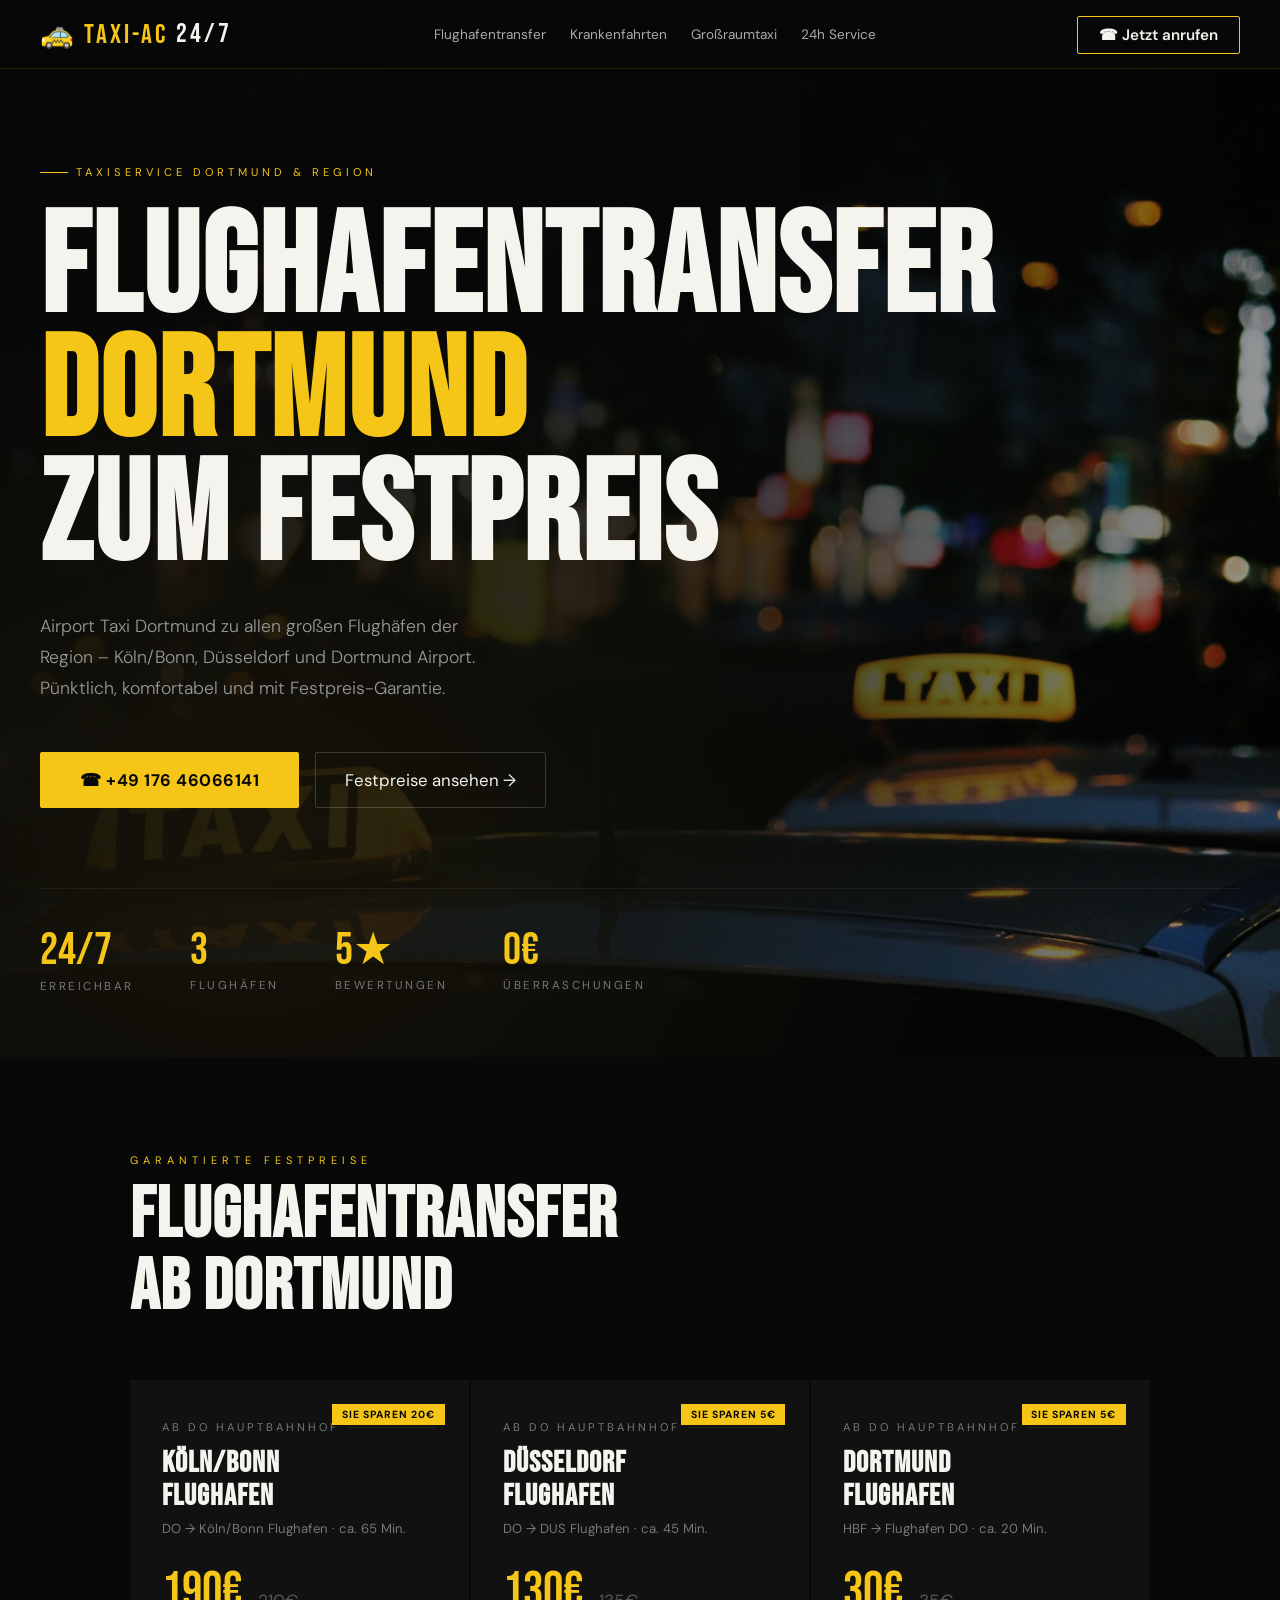
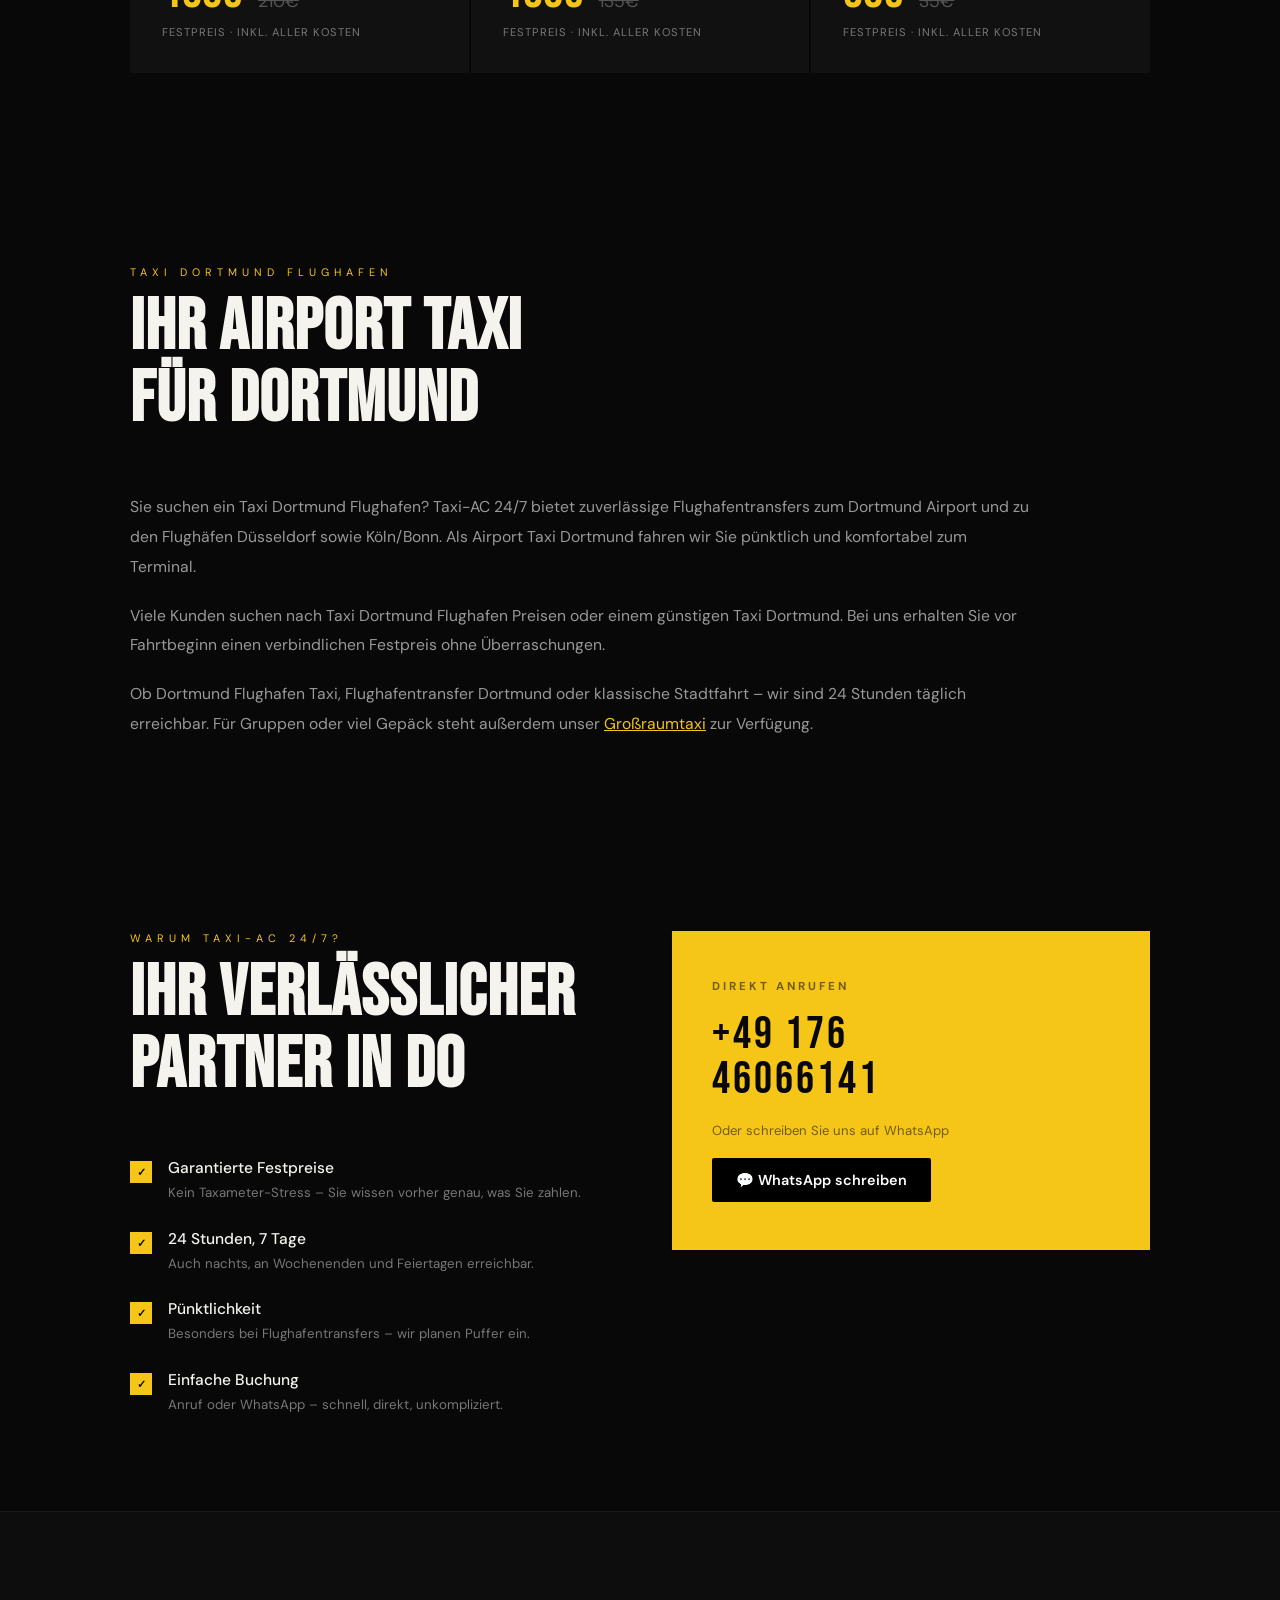
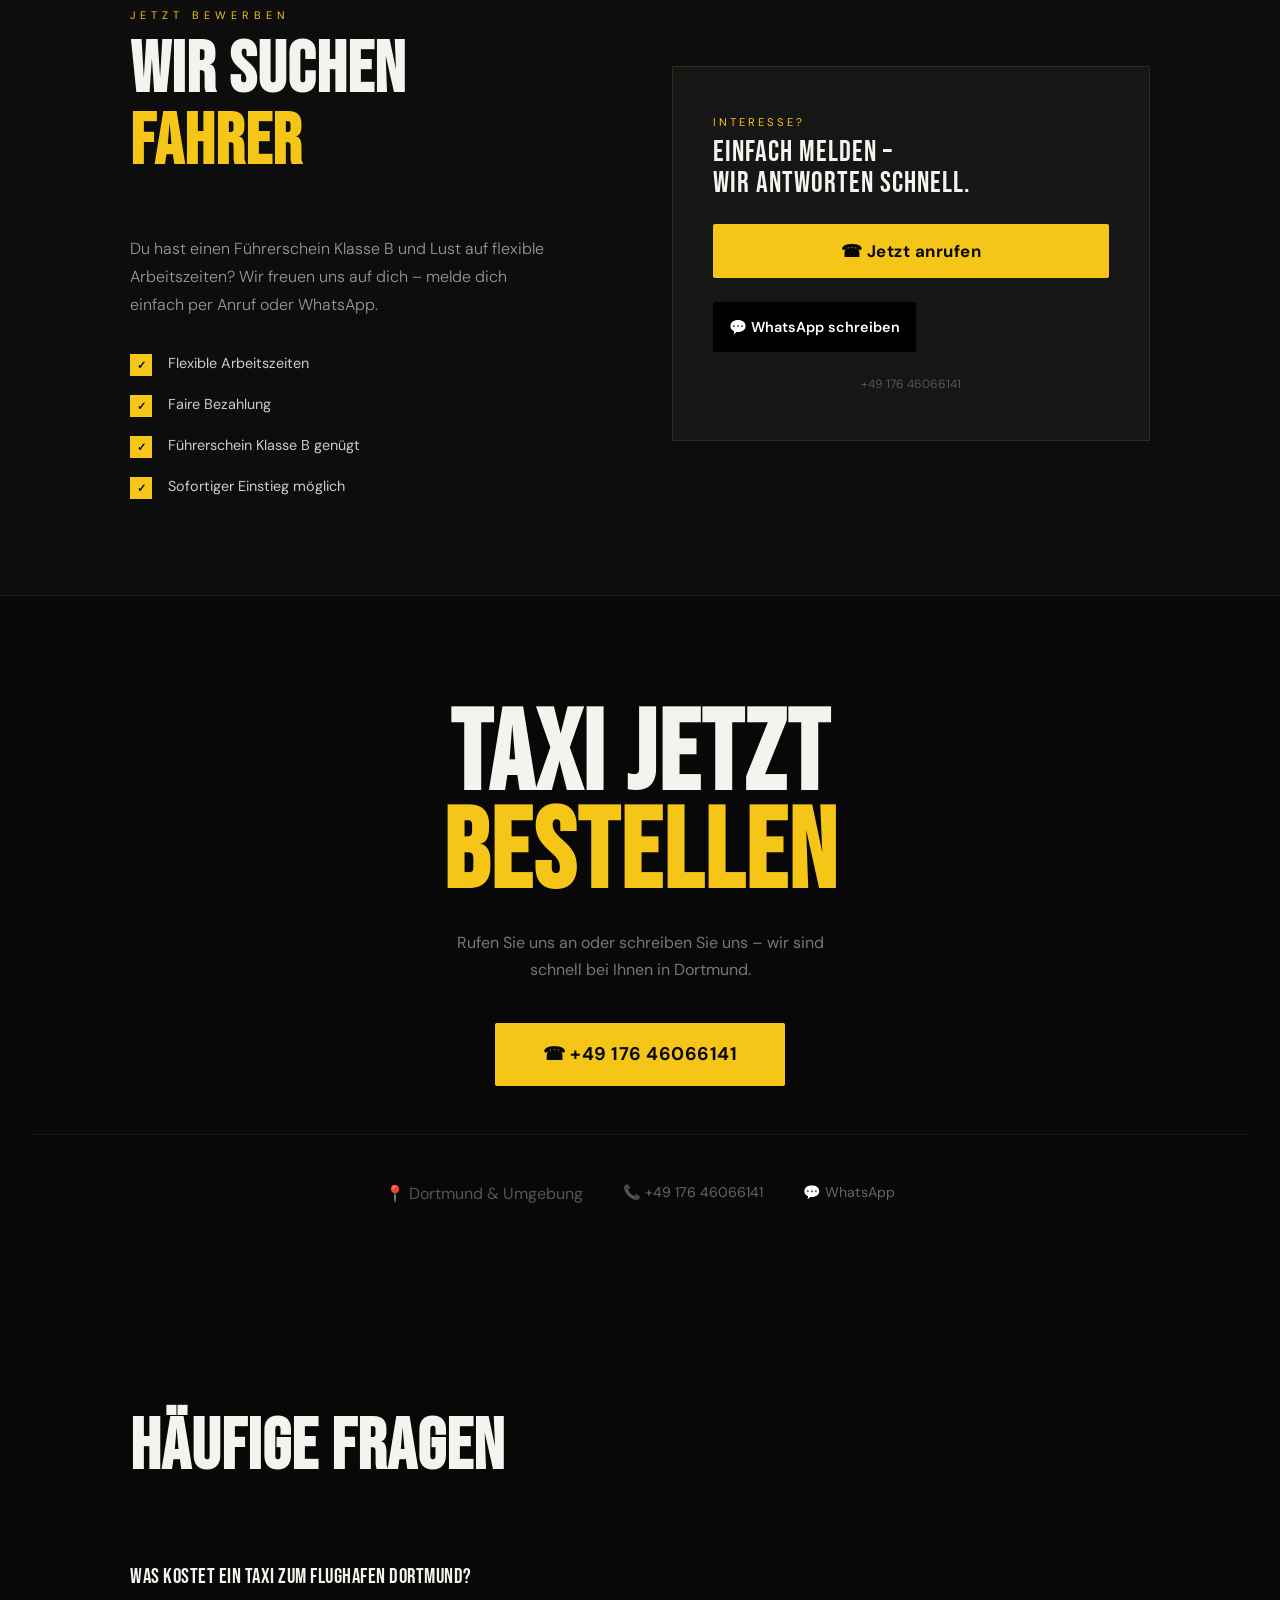
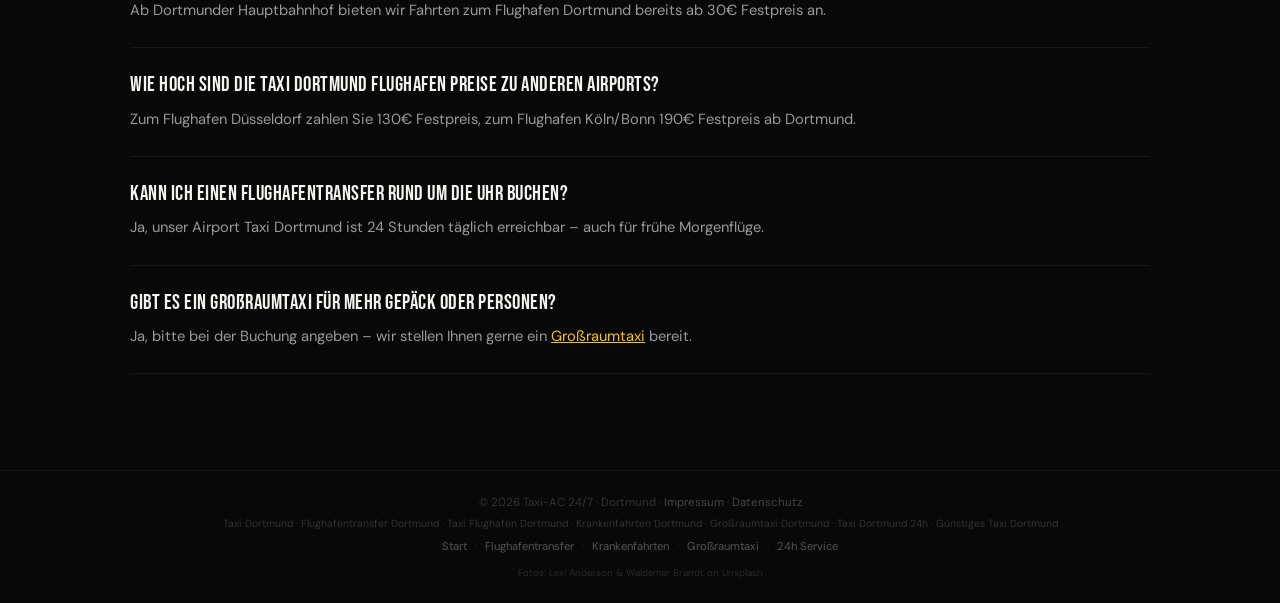
==== commit af1bbbd0: "Add files via upload" ====
--- a/flughafentransfer-dortmund.html
+++ b/flughafentransfer-dortmund.html
@@ -11,8 +11,12 @@
   <meta property="og:description" content="Köln/Bonn 190€, Düsseldorf 130€, Dortmund Flughafen 30€. Festpreis-Garantie, 24/7 erreichbar.">
   <meta property="og:url" content="https://www.taxikreisdortmund.de/flughafentransfer-dortmund.html">
   <meta property="og:type" content="website">
+  <meta property="og:image" content="https://www.taxikreisdortmund.de/hero.jpg">
 
   <link rel="icon" href="/favicon.svg" type="image/svg+xml">
+  <link rel="icon" type="image/png" sizes="192x192" href="/favicon-192.png">
+  <link rel="icon" type="image/png" sizes="48x48" href="/favicon-48.png">
+  <link rel="apple-touch-icon" href="/favicon-512.png">
   <link rel="preconnect" href="https://fonts.googleapis.com">
   <link href="https://fonts.googleapis.com/css2?family=Bebas+Neue&family=DM+Sans:ital,wght@0,300;0,400;0,500;0,700;1,300&display=swap" rel="stylesheet">
   <link rel="stylesheet" href="/style.css">
@@ -27,7 +31,9 @@
       "@type": "TaxiService",
       "name": "Taxi-AC 24/7",
       "telephone": "+4917646066141",
-      "address": { "@type": "PostalAddress", "addressLocality": "Dortmund", "addressRegion": "Nordrhein-Westfalen", "addressCountry": "DE" }
+      "address": { "@type": "PostalAddress", "streetAddress": "Neue Sendstraße 26", "postalCode": "44309", "addressLocality": "Dortmund", "addressRegion": "Nordrhein-Westfalen", "addressCountry": "DE" },
+    "legalName": "Taxi AC Einzelunternehmen",
+    "email": "taxi-ac@online.de"
     },
     "areaServed": ["Dortmund", "Köln", "Bonn", "Düsseldorf"],
     "offers": [
@@ -278,7 +284,7 @@
   </section>
 
   <footer>
-    <p>© 2026 Taxi-AC 24/7 · Dortmund · <a href="#">Impressum</a> · <a href="#">Datenschutz</a></p>
+    <p>© 2026 Taxi-AC 24/7 · Dortmund · <a href="/impressum.html">Impressum</a> · <a href="#">Datenschutz</a></p>
     <p style="margin-top:0.4rem; font-size:0.65rem;">Taxi Dortmund · Flughafentransfer Dortmund · Taxi Flughafen Dortmund · Krankenfahrten Dortmund · Großraumtaxi Dortmund · Taxi Dortmund 24h · Günstiges Taxi Dortmund</p>
     <p class="footer-nav">
       <a href="/">Start</a>·<a href="/flughafentransfer-dortmund.html">Flughafentransfer</a>·<a href="/krankenfahrten-dortmund.html">Krankenfahrten</a>·<a href="/grossraumtaxi-dortmund.html">Großraumtaxi</a>·<a href="/taxi-dortmund-24h.html">24h Service</a>
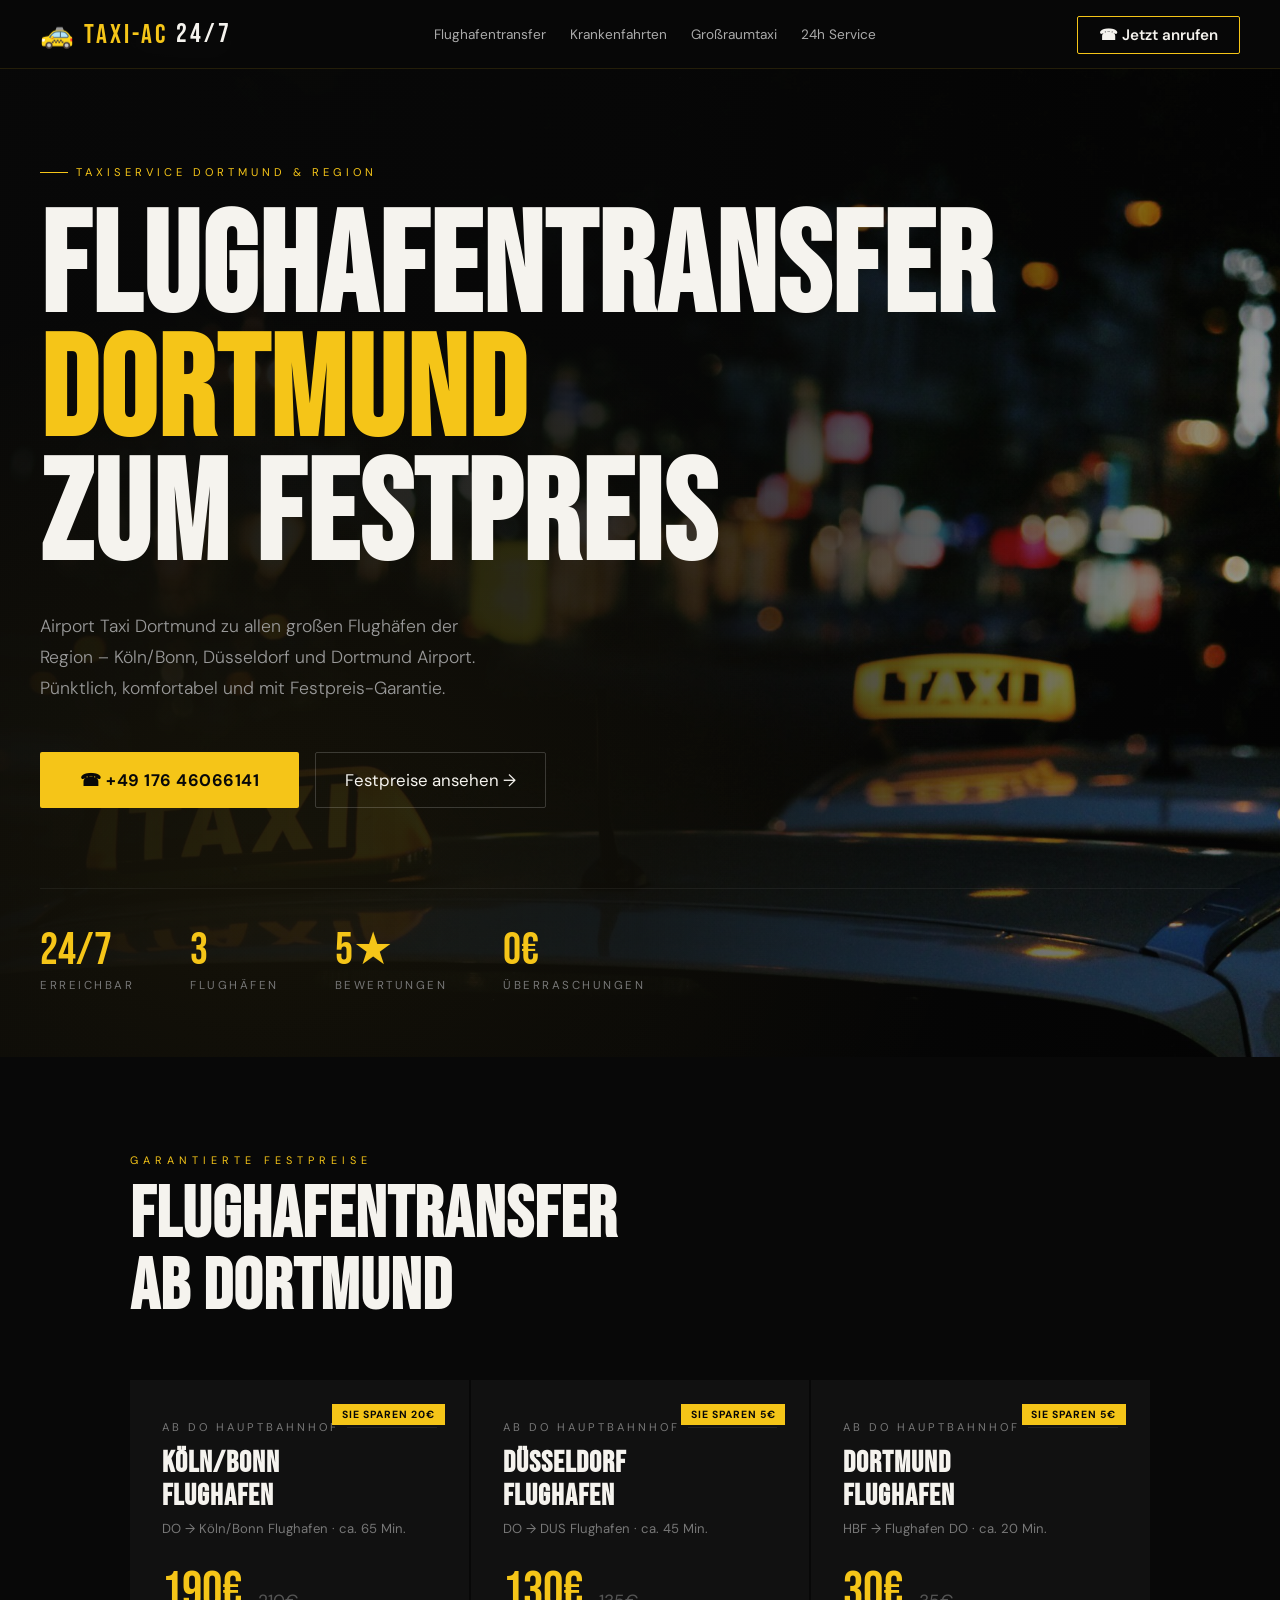
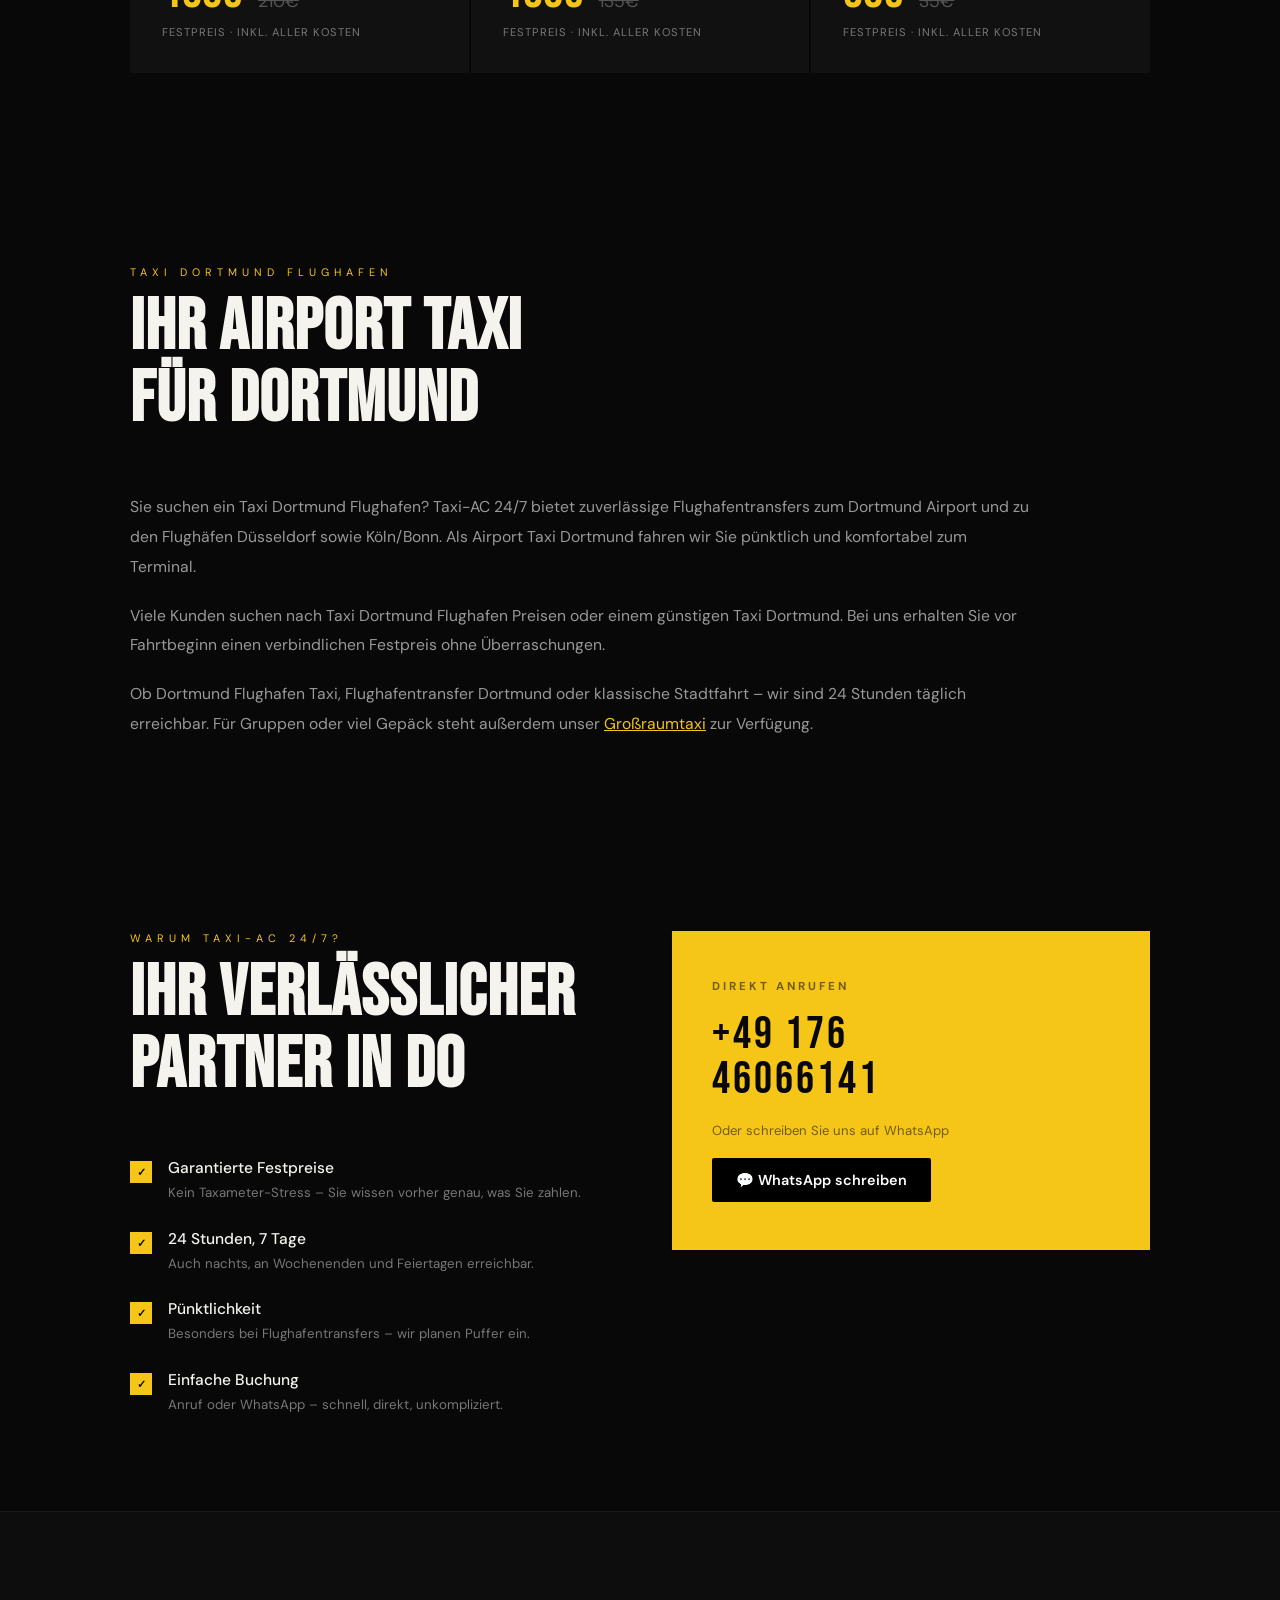
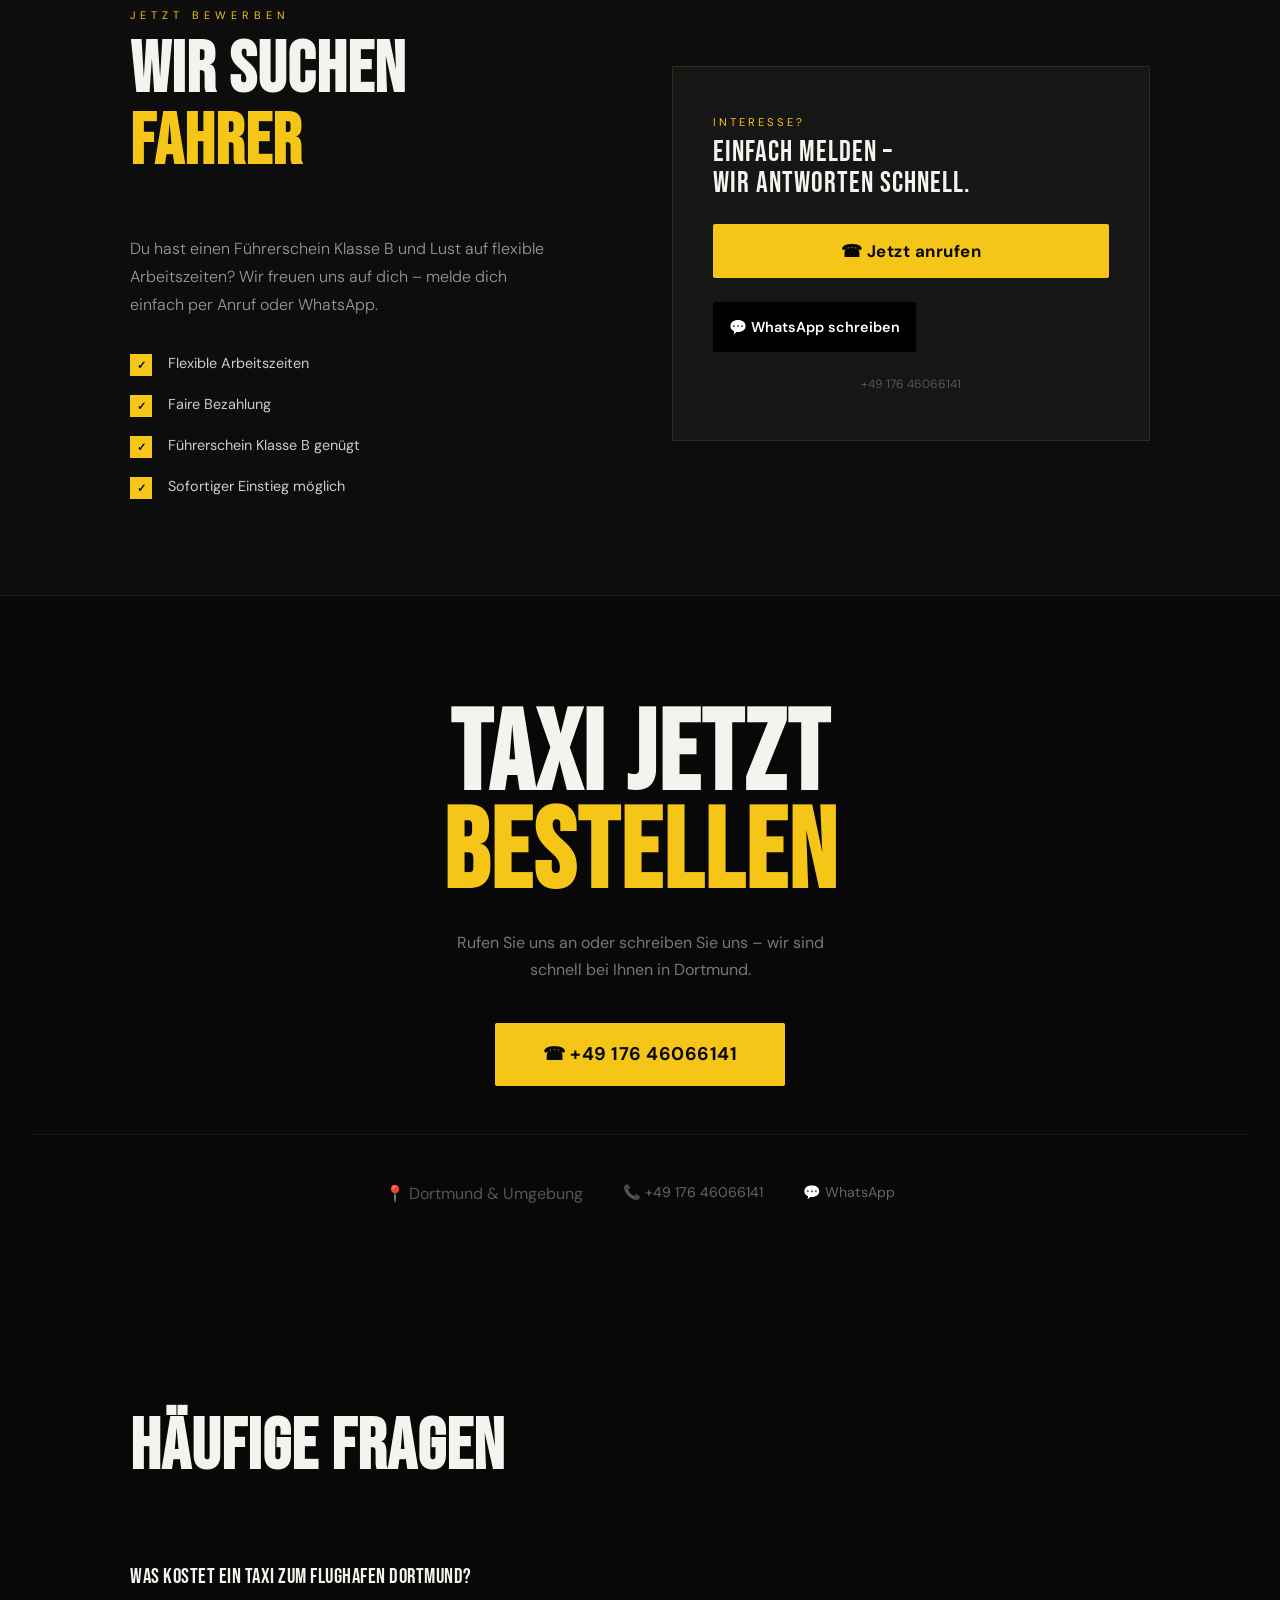
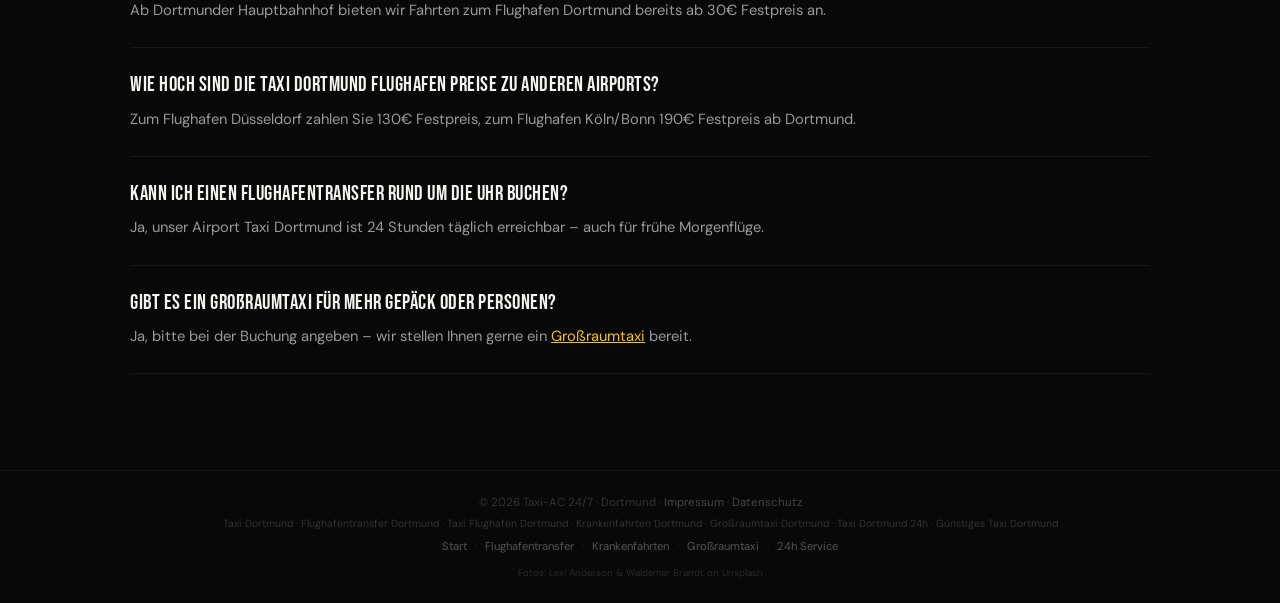
==== commit f3e0c269: "Modify OG description with new pricing Updated pricing details in Open Graph description meta tag." ====
--- a/flughafentransfer-dortmund.html
+++ b/flughafentransfer-dortmund.html
@@ -8,7 +8,7 @@
   <meta name="keywords" content="Flughafentransfer Dortmund, Taxi Dortmund Flughafen, Airport Taxi Dortmund, Taxi Dortmund Flughafen Preise, Taxi Köln Bonn Flughafen, Taxi Düsseldorf Flughafen">
   <link rel="canonical" href="https://www.taxikreisdortmund.de/flughafentransfer-dortmund.html">
   <meta property="og:title" content="Flughafentransfer Dortmund – Festpreise zu allen Flughäfen">
-  <meta property="og:description" content="Köln/Bonn 190€, Düsseldorf 130€, Dortmund Flughafen 30€. Festpreis-Garantie, 24/7 erreichbar.">
+  <meta property="og:description" content="Köln/Bonn 210€, Düsseldorf 145€, Dortmund Flughafen 40€. Festpreis-Garantie, 24/7 erreichbar.">
   <meta property="og:url" content="https://www.taxikreisdortmund.de/flughafentransfer-dortmund.html">
   <meta property="og:type" content="website">
   <meta property="og:image" content="https://www.taxikreisdortmund.de/hero.jpg">
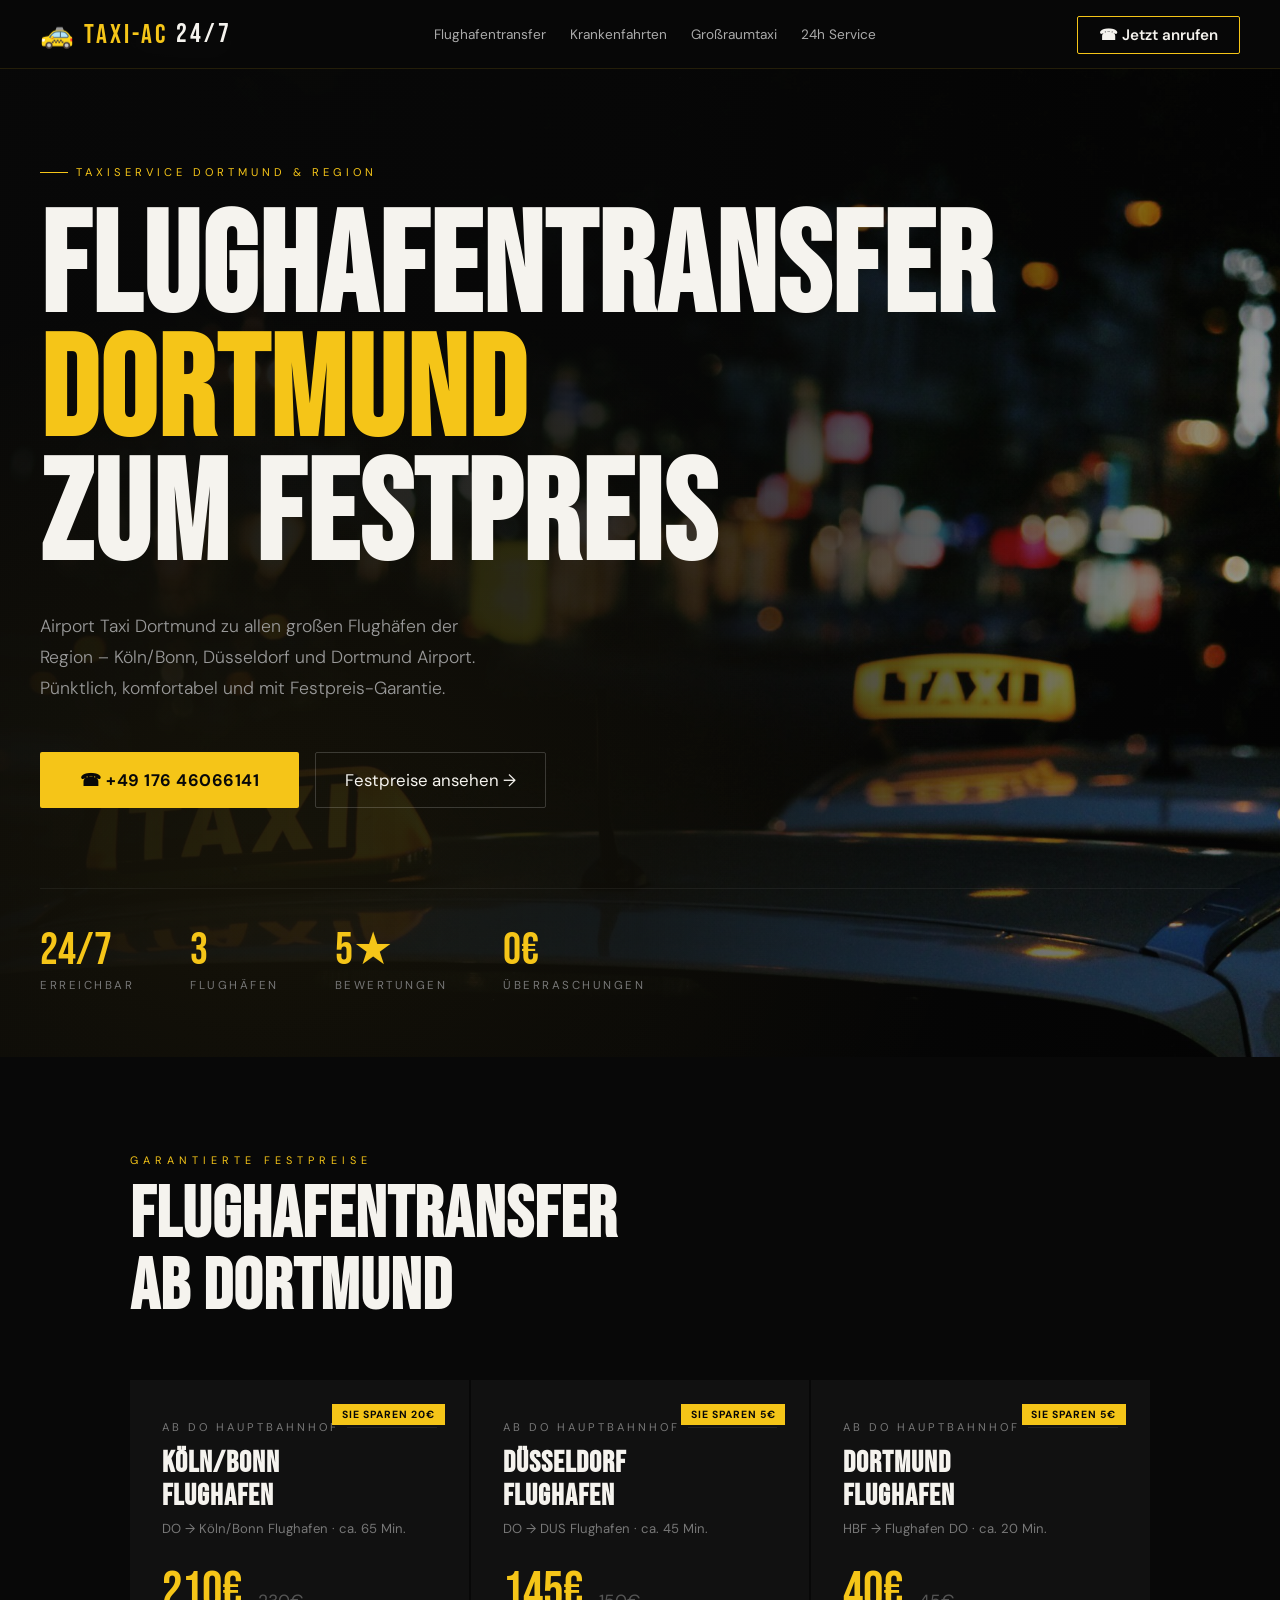
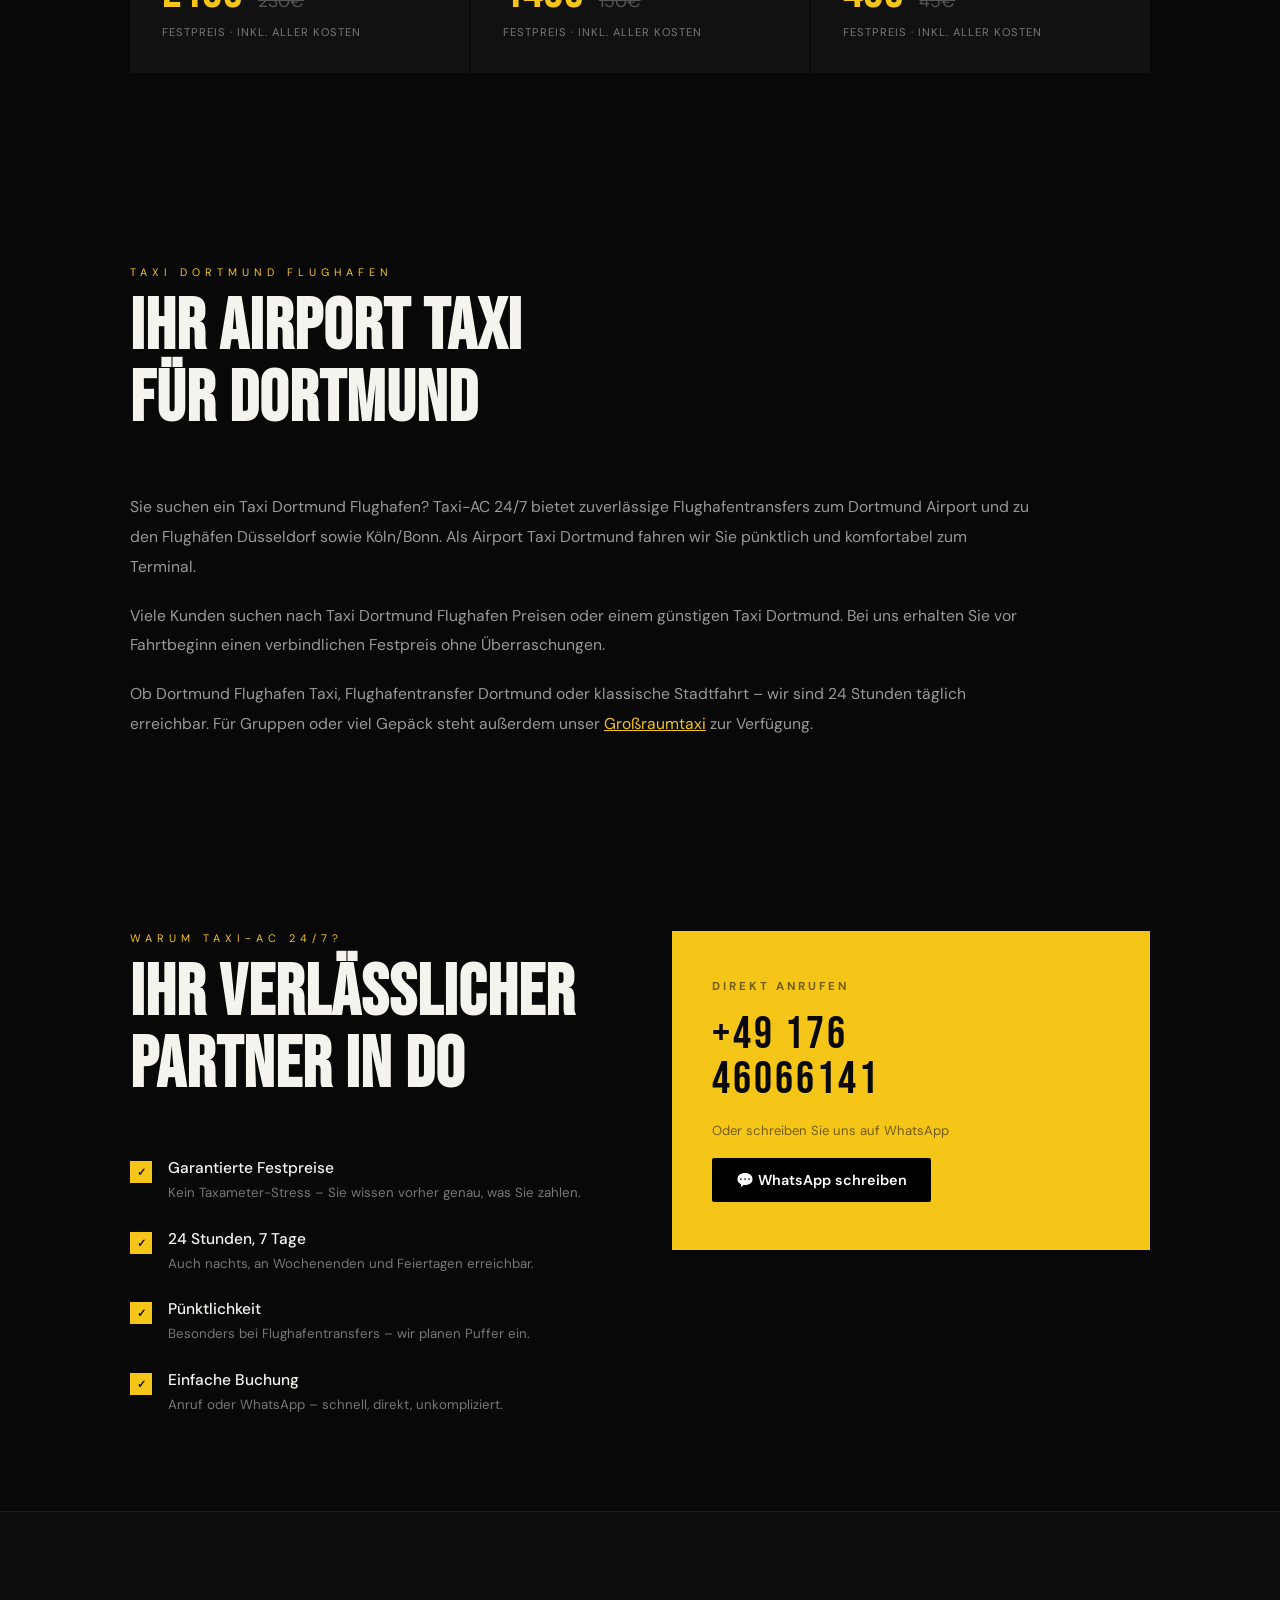
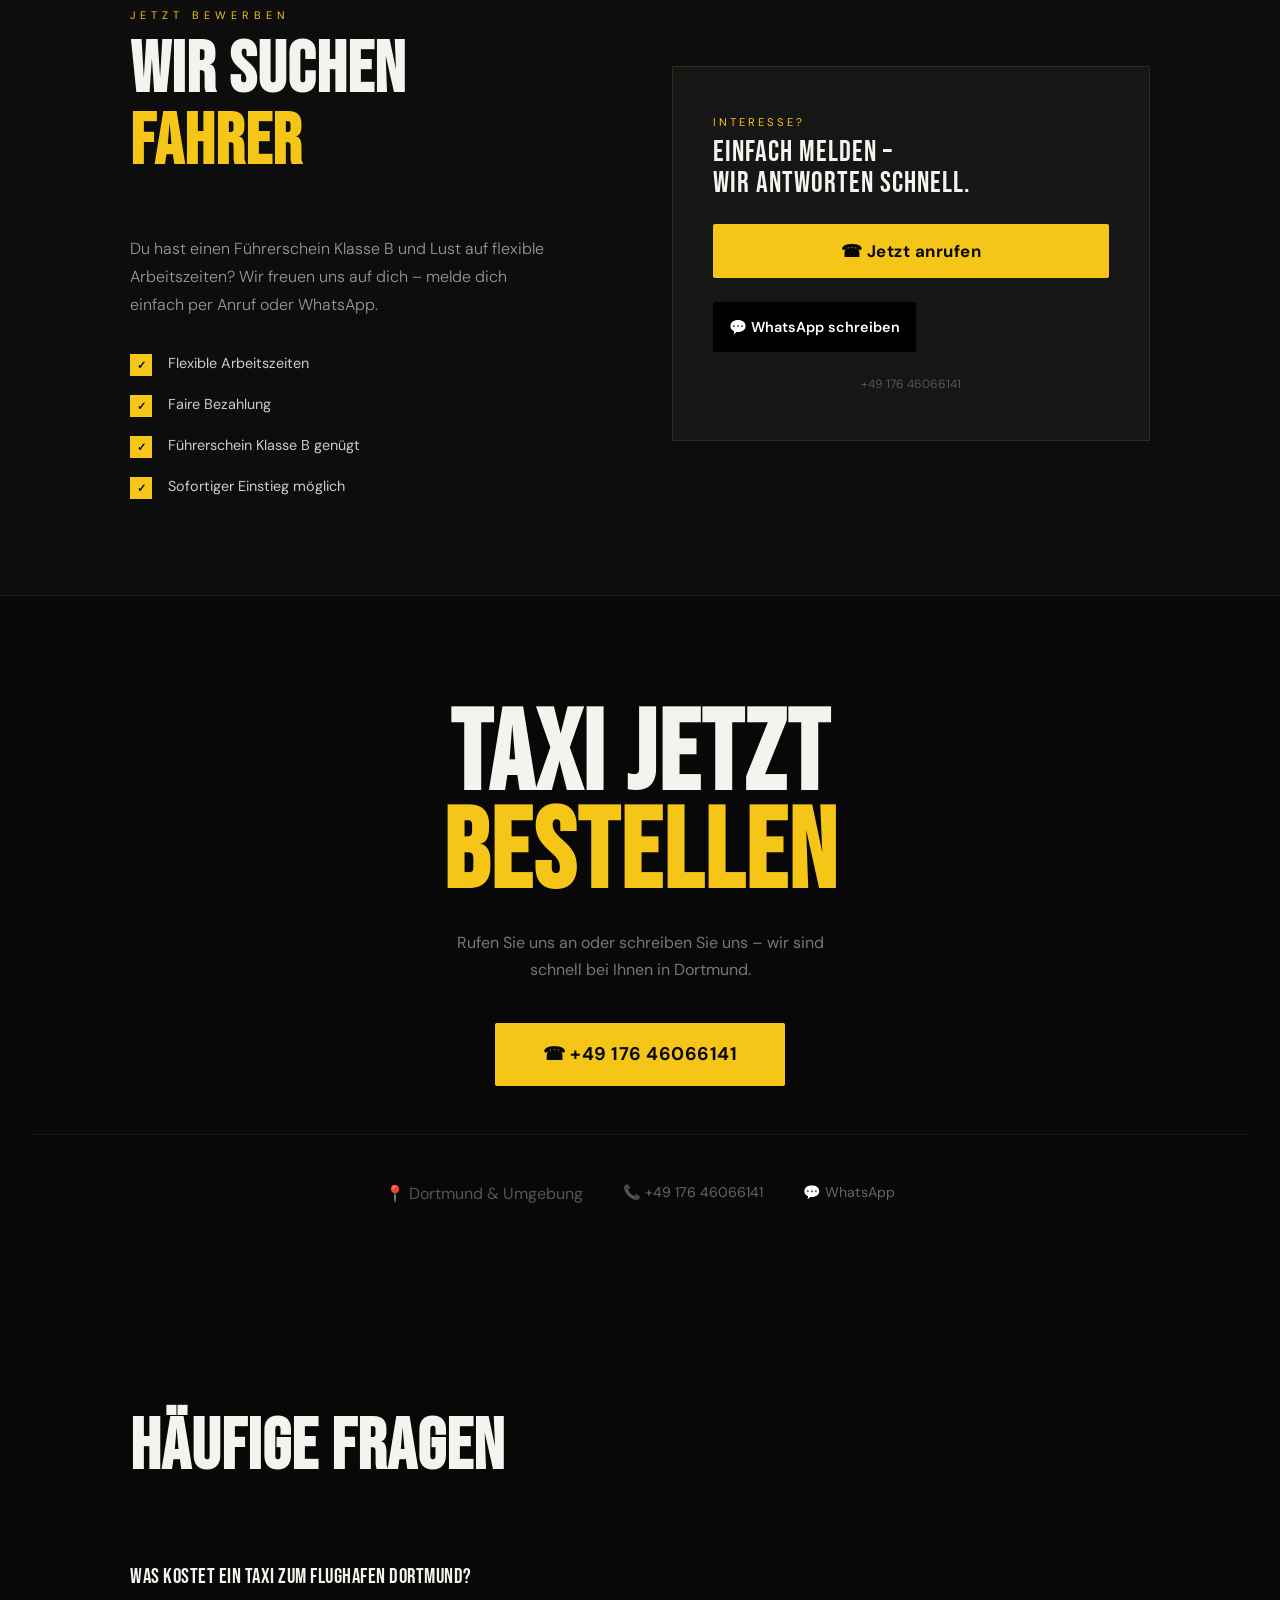
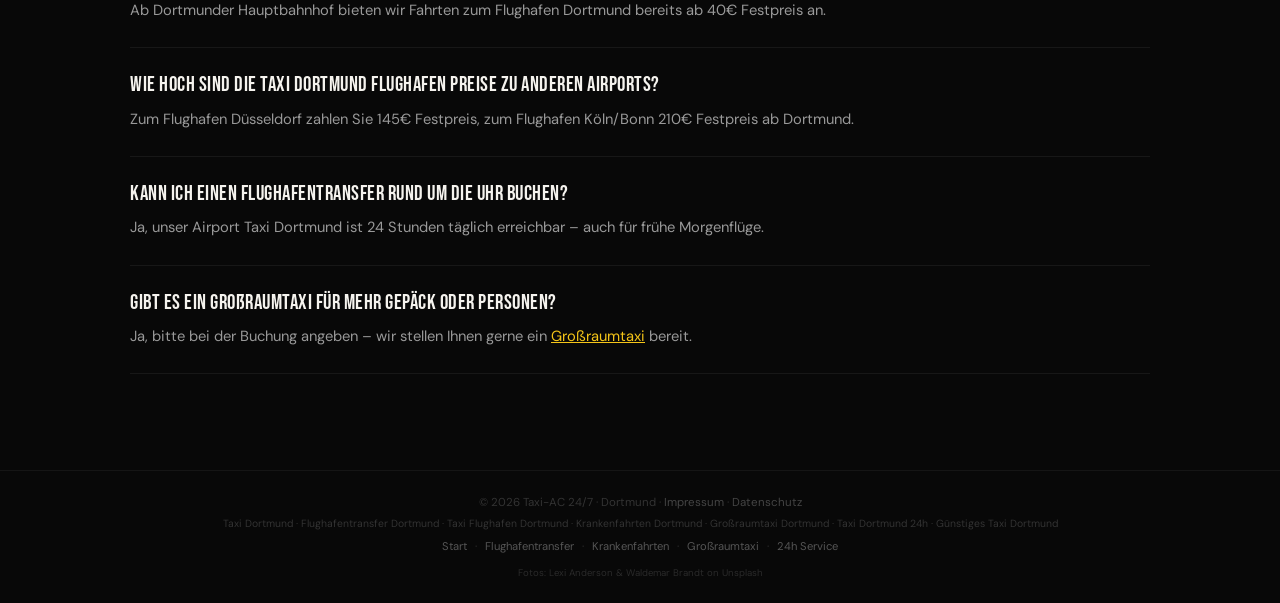
==== commit 6b1121fc: "Update flughafentransfer-dortmund.html" ====
--- a/flughafentransfer-dortmund.html
+++ b/flughafentransfer-dortmund.html
@@ -4,7 +4,7 @@
   <meta charset="UTF-8">
   <meta name="viewport" content="width=device-width, initial-scale=1.0">
   <title>Flughafentransfer Dortmund | Festpreise zum Flughafen Köln/Bonn, Düsseldorf & Dortmund</title>
-  <meta name="description" content="Flughafentransfer Dortmund zum Festpreis: Köln/Bonn Flughafen 190€, Düsseldorf Flughafen 130€, Dortmund Flughafen 30€. Airport Taxi Dortmund – 24h erreichbar, pünktlich & zuverlässig.">
+  <meta name="description" content="Flughafentransfer Dortmund zum Festpreis: Köln/Bonn Flughafen 210€, Düsseldorf Flughafen 145€, Dortmund Flughafen 40€. Airport Taxi Dortmund – 24h erreichbar, pünktlich & zuverlässig.">
   <meta name="keywords" content="Flughafentransfer Dortmund, Taxi Dortmund Flughafen, Airport Taxi Dortmund, Taxi Dortmund Flughafen Preise, Taxi Köln Bonn Flughafen, Taxi Düsseldorf Flughafen">
   <link rel="canonical" href="https://www.taxikreisdortmund.de/flughafentransfer-dortmund.html">
   <meta property="og:title" content="Flughafentransfer Dortmund – Festpreise zu allen Flughäfen">
@@ -116,8 +116,8 @@
           <h3>Köln/Bonn<br>Flughafen</h3>
           <p class="dest">DO → Köln/Bonn Flughafen · ca. 65 Min.</p>
           <div class="price-row">
-            <span class="price-new">190€</span>
-            <span class="price-old">210€</span>
+            <span class="price-new">210€</span>
+            <span class="price-old">230€</span>
           </div>
           <p class="price-label">Festpreis · inkl. aller Kosten</p>
         </div>
@@ -128,8 +128,8 @@
           <h3>Düsseldorf<br>Flughafen</h3>
           <p class="dest">DO → DUS Flughafen · ca. 45 Min.</p>
           <div class="price-row">
-            <span class="price-new">130€</span>
-            <span class="price-old">135€</span>
+            <span class="price-new">145€</span>
+            <span class="price-old">150€</span>
           </div>
           <p class="price-label">Festpreis · inkl. aller Kosten</p>
         </div>
@@ -140,8 +140,8 @@
           <h3>Dortmund<br>Flughafen</h3>
           <p class="dest">HBF → Flughafen DO · ca. 20 Min.</p>
           <div class="price-row">
-            <span class="price-new">30€</span>
-            <span class="price-old">35€</span>
+            <span class="price-new">40€</span>
+            <span class="price-old">45€</span>
           </div>
           <p class="price-label">Festpreis · inkl. aller Kosten</p>
         </div>
@@ -267,11 +267,11 @@
     <h2 class="sec-title">Häufige Fragen</h2>
     <div class="faq-item">
       <h3>Was kostet ein Taxi zum Flughafen Dortmund?</h3>
-      <p>Ab Dortmunder Hauptbahnhof bieten wir Fahrten zum Flughafen Dortmund bereits ab 30€ Festpreis an.</p>
+      <p>Ab Dortmunder Hauptbahnhof bieten wir Fahrten zum Flughafen Dortmund bereits ab 40€ Festpreis an.</p>
     </div>
     <div class="faq-item">
       <h3>Wie hoch sind die Taxi Dortmund Flughafen Preise zu anderen Airports?</h3>
-      <p>Zum Flughafen Düsseldorf zahlen Sie 130€ Festpreis, zum Flughafen Köln/Bonn 190€ Festpreis ab Dortmund.</p>
+      <p>Zum Flughafen Düsseldorf zahlen Sie 145€ Festpreis, zum Flughafen Köln/Bonn 210€ Festpreis ab Dortmund.</p>
     </div>
     <div class="faq-item">
       <h3>Kann ich einen Flughafentransfer rund um die Uhr buchen?</h3>
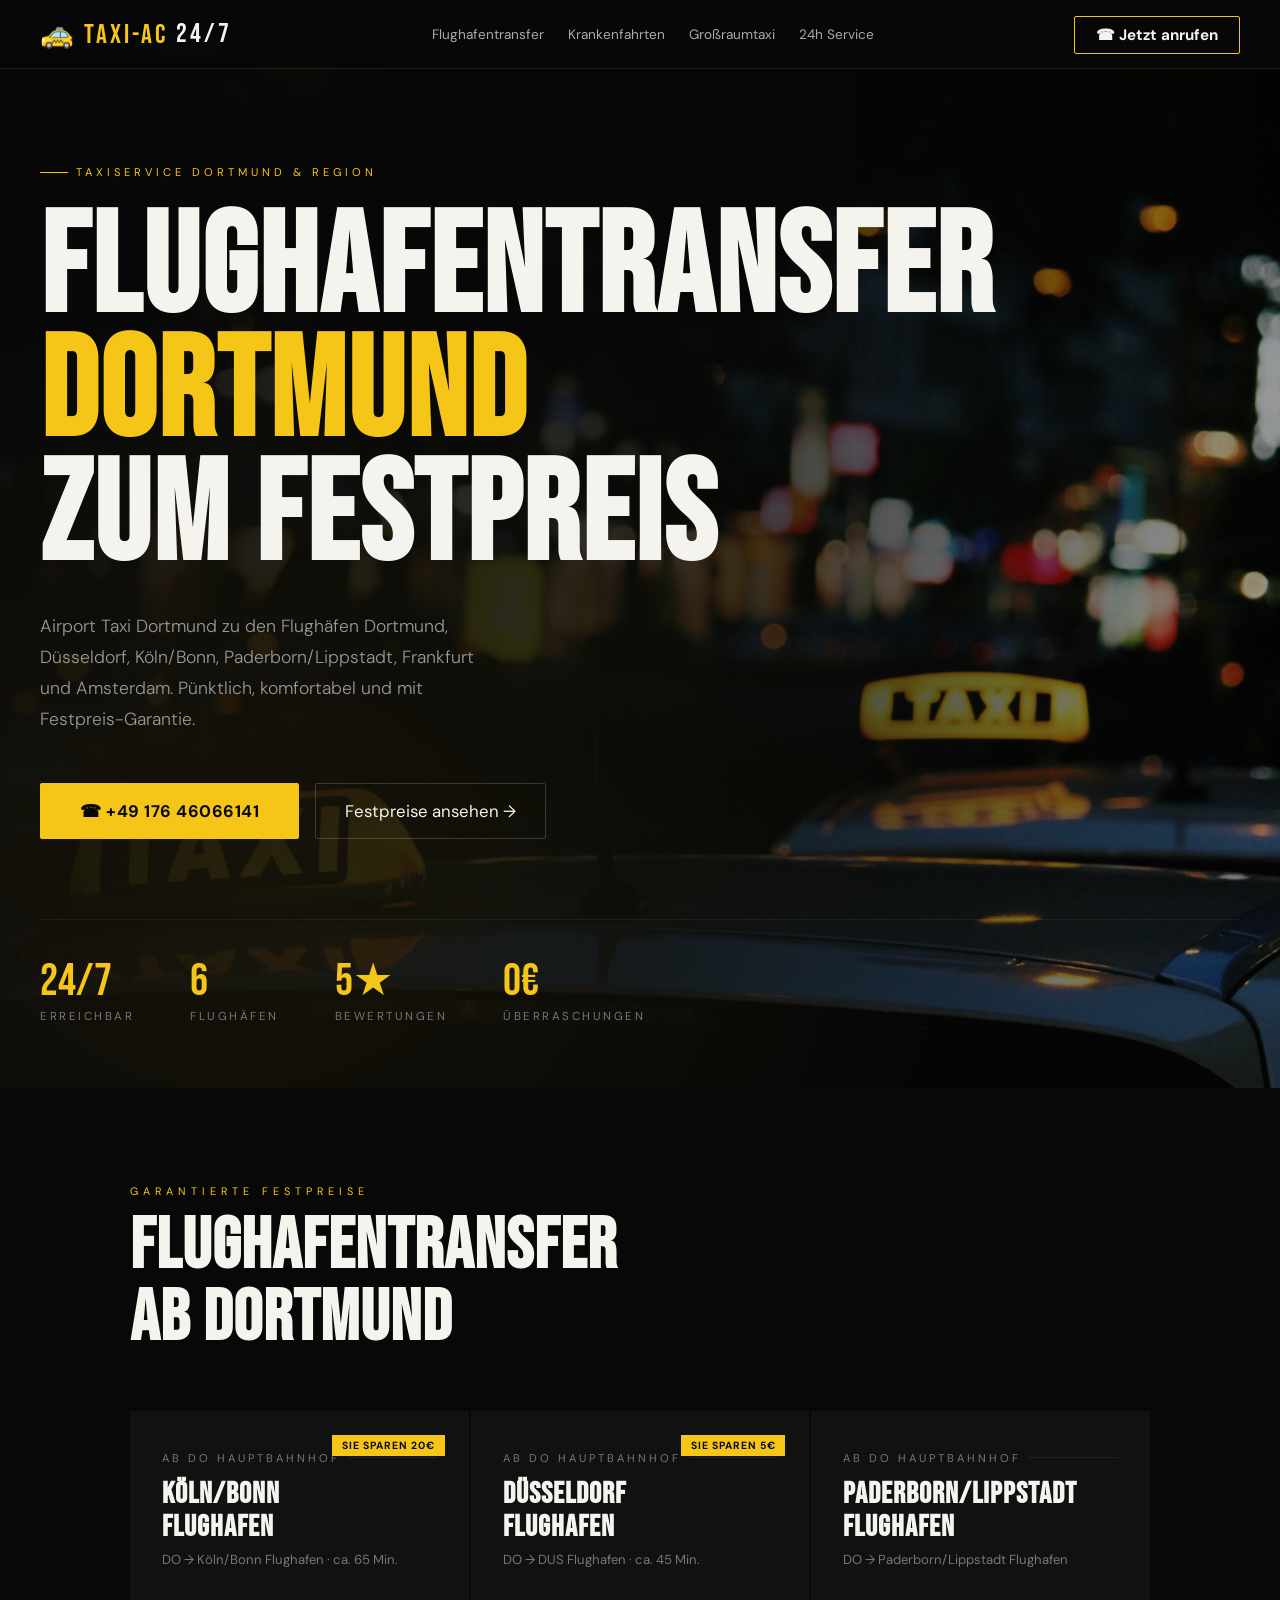
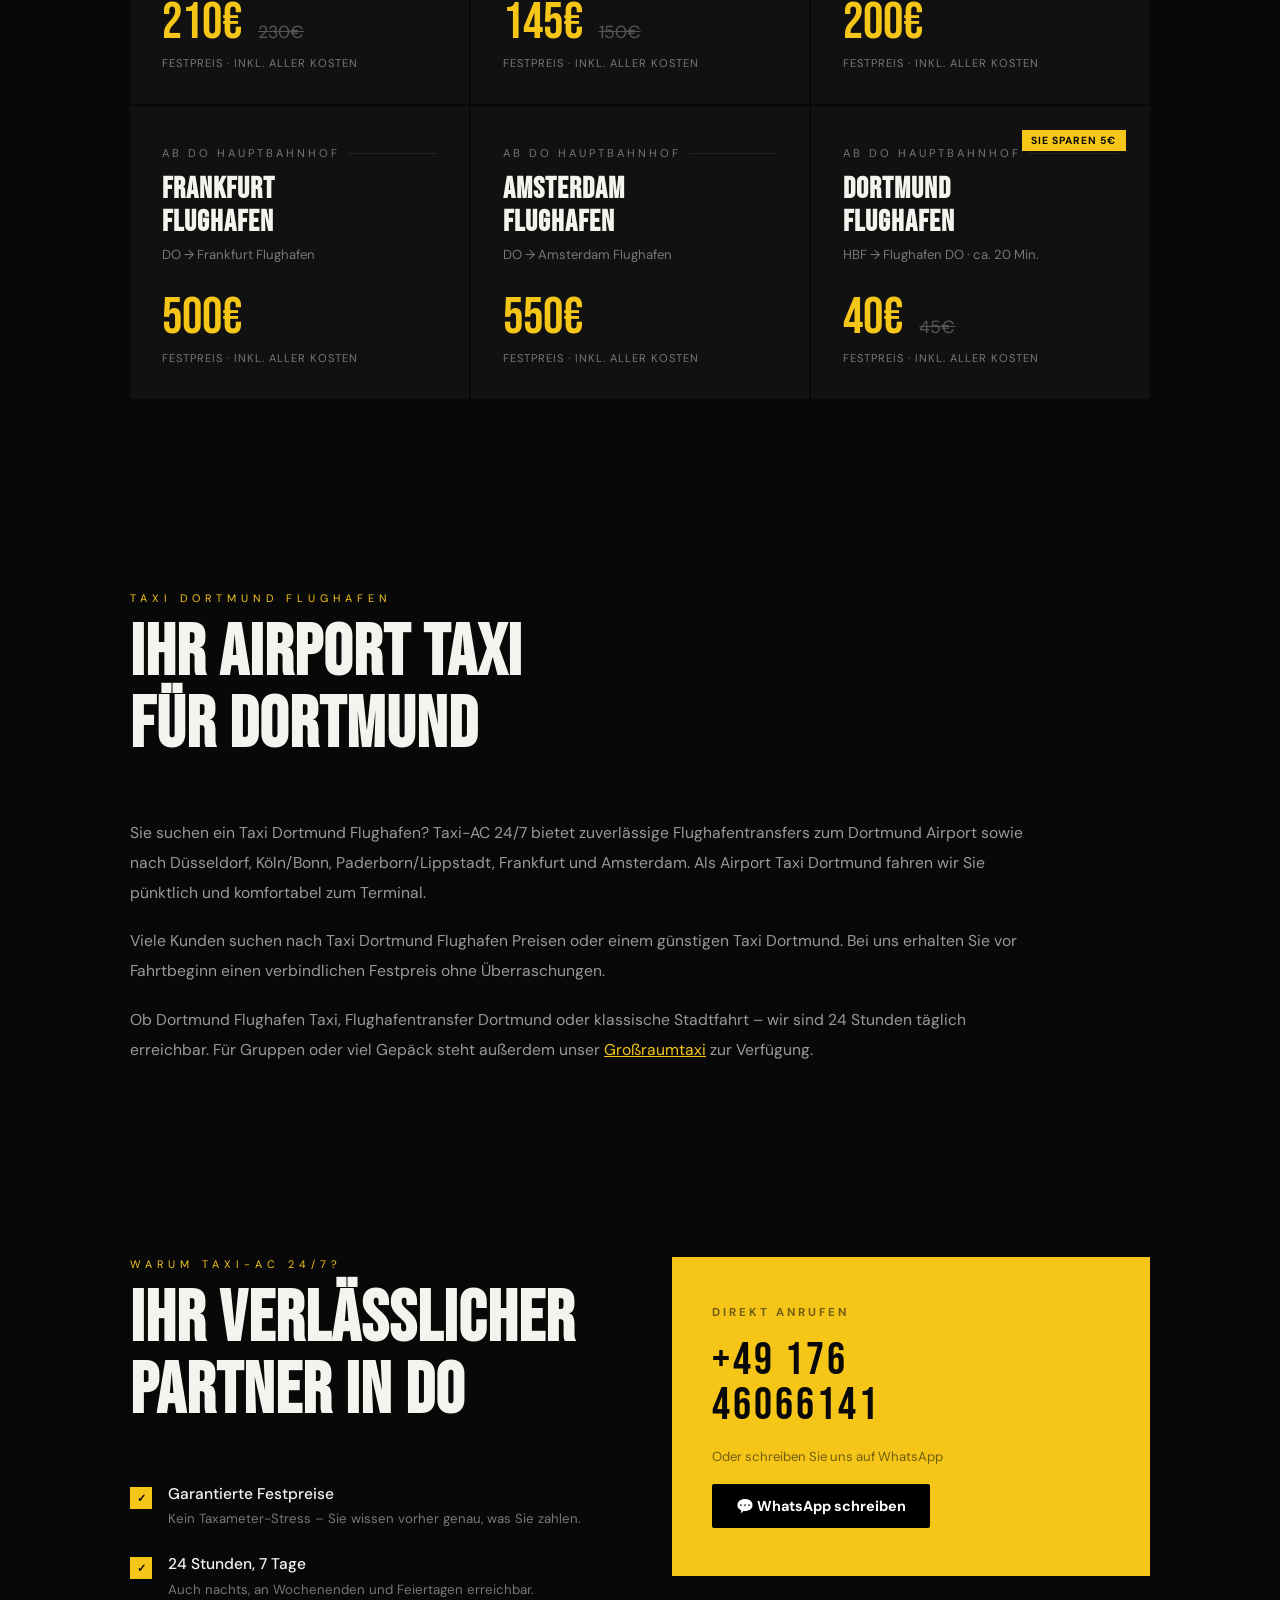
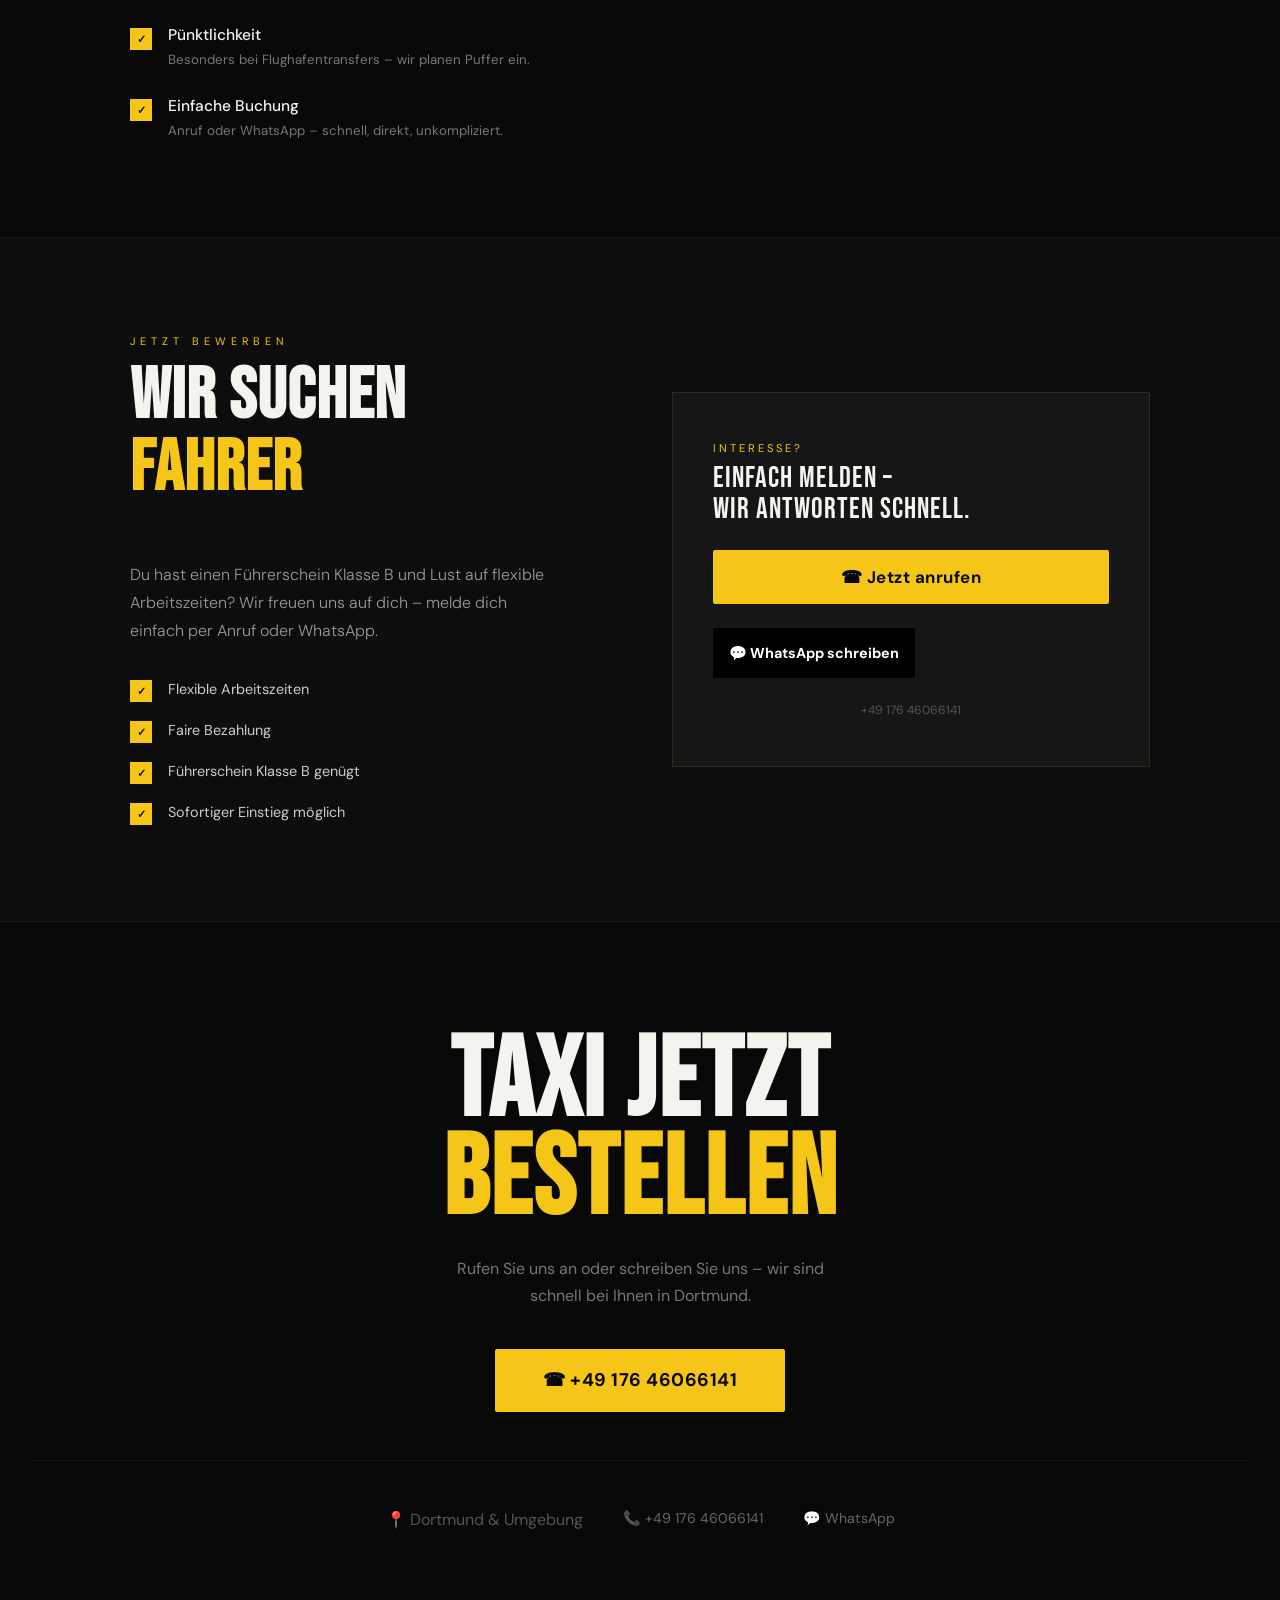
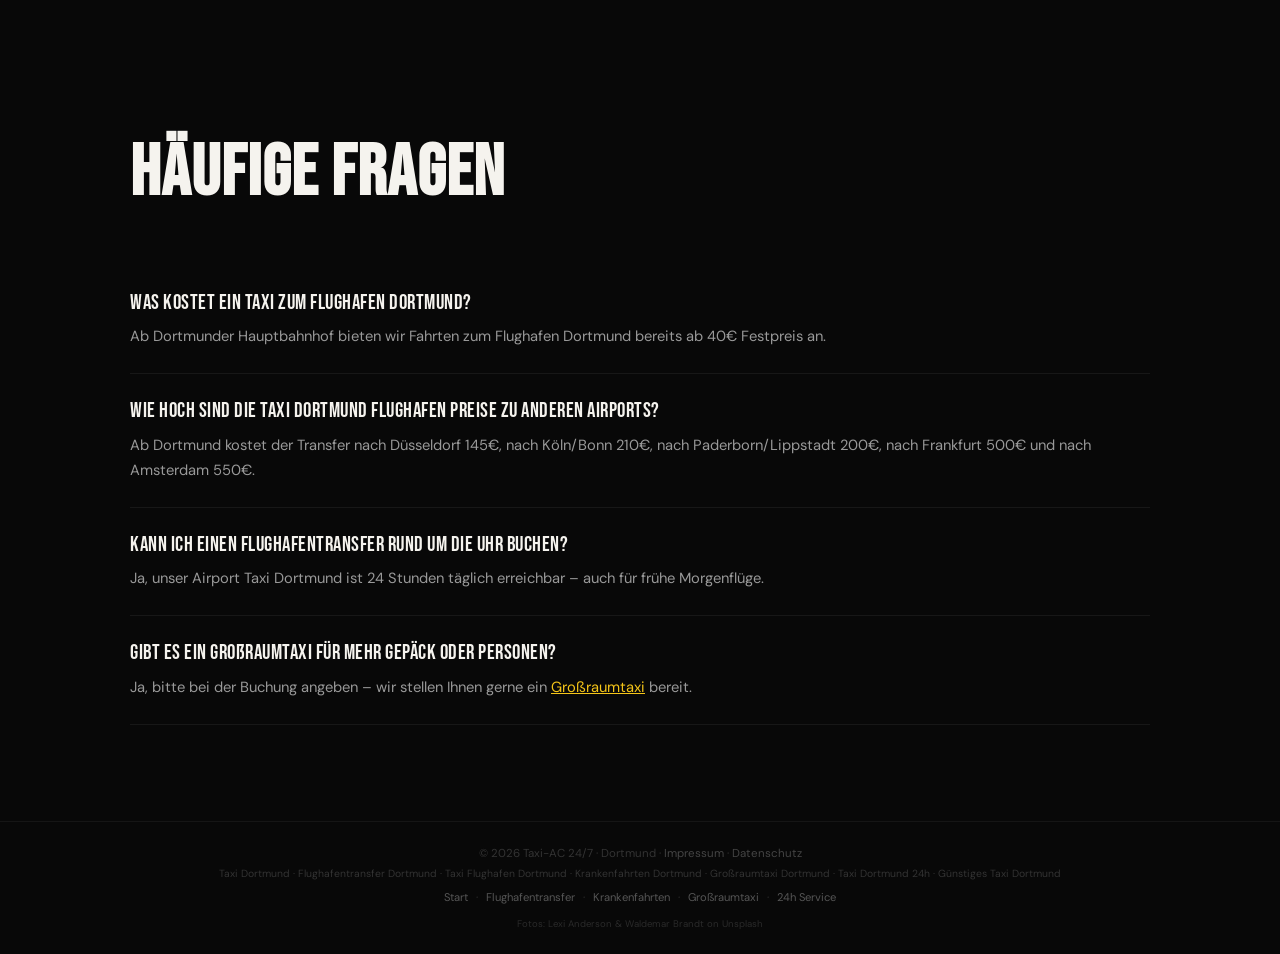
==== commit cbed78f6: "Add local fonts and airport transfer prices Co-authored-by: Copilot App <223556219+Copilot@users.nor" ====
--- a/flughafentransfer-dortmund.html
+++ b/flughafentransfer-dortmund.html
@@ -4,11 +4,11 @@
   <meta charset="UTF-8">
   <meta name="viewport" content="width=device-width, initial-scale=1.0">
   <title>Flughafentransfer Dortmund | Festpreise zum Flughafen Köln/Bonn, Düsseldorf & Dortmund</title>
-  <meta name="description" content="Flughafentransfer Dortmund zum Festpreis: Köln/Bonn Flughafen 210€, Düsseldorf Flughafen 145€, Dortmund Flughafen 40€. Airport Taxi Dortmund – 24h erreichbar, pünktlich & zuverlässig.">
-  <meta name="keywords" content="Flughafentransfer Dortmund, Taxi Dortmund Flughafen, Airport Taxi Dortmund, Taxi Dortmund Flughafen Preise, Taxi Köln Bonn Flughafen, Taxi Düsseldorf Flughafen">
+  <meta name="description" content="Flughafentransfer ab Dortmund: Köln/Bonn 210€, Düsseldorf 145€, Dortmund 40€, Paderborn/Lippstadt 200€, Frankfurt 500€, Amsterdam 550€. 24h erreichbar.">
+  <meta name="keywords" content="Flughafentransfer Dortmund, Taxi Dortmund Flughafen, Airport Taxi Dortmund, Taxi Flughafen Preise, Taxi Köln Bonn, Taxi Düsseldorf, Taxi Paderborn Lippstadt, Taxi Frankfurt Flughafen, Taxi Amsterdam Flughafen">
   <link rel="canonical" href="https://www.taxikreisdortmund.de/flughafentransfer-dortmund.html">
   <meta property="og:title" content="Flughafentransfer Dortmund – Festpreise zu allen Flughäfen">
-  <meta property="og:description" content="Köln/Bonn 210€, Düsseldorf 145€, Dortmund Flughafen 40€. Festpreis-Garantie, 24/7 erreichbar.">
+  <meta property="og:description" content="Flughafentransfer ab Dortmund: Köln/Bonn 210€, Düsseldorf 145€, Dortmund 40€, Paderborn/Lippstadt 200€, Frankfurt 500€, Amsterdam 550€. Festpreis-Garantie, 24/7 erreichbar.">
   <meta property="og:url" content="https://www.taxikreisdortmund.de/flughafentransfer-dortmund.html">
   <meta property="og:type" content="website">
   <meta property="og:image" content="https://www.taxikreisdortmund.de/hero.jpg">
@@ -17,8 +17,6 @@
   <link rel="icon" type="image/png" sizes="192x192" href="/favicon-192.png">
   <link rel="icon" type="image/png" sizes="48x48" href="/favicon-48.png">
   <link rel="apple-touch-icon" href="/favicon-512.png">
-  <link rel="preconnect" href="https://fonts.googleapis.com">
-  <link href="https://fonts.googleapis.com/css2?family=Bebas+Neue&family=DM+Sans:ital,wght@0,300;0,400;0,500;0,700;1,300&display=swap" rel="stylesheet">
   <link rel="stylesheet" href="/style.css">
 
   <script type="application/ld+json">
@@ -35,11 +33,14 @@
     "legalName": "Taxi AC Einzelunternehmen",
     "email": "taxi-ac@online.de"
     },
-    "areaServed": ["Dortmund", "Köln", "Bonn", "Düsseldorf"],
+    "areaServed": ["Dortmund", "Köln", "Bonn", "Düsseldorf", "Paderborn", "Lippstadt", "Frankfurt", "Amsterdam"],
     "offers": [
-      { "@type": "Offer", "name": "Transfer Köln/Bonn Flughafen", "price": "190", "priceCurrency": "EUR" },
-      { "@type": "Offer", "name": "Transfer Düsseldorf Flughafen", "price": "130", "priceCurrency": "EUR" },
-      { "@type": "Offer", "name": "Transfer Dortmund Flughafen", "price": "30", "priceCurrency": "EUR" }
+      { "@type": "Offer", "name": "Transfer Köln/Bonn Flughafen", "price": "210", "priceCurrency": "EUR" },
+      { "@type": "Offer", "name": "Transfer Düsseldorf Flughafen", "price": "145", "priceCurrency": "EUR" },
+      { "@type": "Offer", "name": "Transfer Dortmund Flughafen", "price": "40", "priceCurrency": "EUR" },
+      { "@type": "Offer", "name": "Transfer Paderborn/Lippstadt Flughafen", "price": "200", "priceCurrency": "EUR" },
+      { "@type": "Offer", "name": "Transfer Frankfurt Flughafen", "price": "500", "priceCurrency": "EUR" },
+      { "@type": "Offer", "name": "Transfer Amsterdam Flughafen", "price": "550", "priceCurrency": "EUR" }
     ]
   }
   </script>
@@ -52,12 +53,12 @@
       {
         "@type": "Question",
         "name": "Was kostet ein Taxi zum Flughafen Dortmund?",
-        "acceptedAnswer": { "@type": "Answer", "text": "Ab Dortmunder Hauptbahnhof bieten wir Fahrten zum Flughafen Dortmund bereits ab 30 Euro Festpreis an." }
+        "acceptedAnswer": { "@type": "Answer", "text": "Ab Dortmunder Hauptbahnhof bieten wir Fahrten zum Flughafen Dortmund bereits ab 40 Euro Festpreis an." }
       },
       {
         "@type": "Question",
         "name": "Wie hoch sind die Taxi Dortmund Flughafen Preise zu anderen Airports?",
-        "acceptedAnswer": { "@type": "Answer", "text": "Zum Flughafen Düsseldorf zahlen Sie 130 Euro Festpreis, zum Flughafen Köln/Bonn 190 Euro Festpreis ab Dortmund." }
+        "acceptedAnswer": { "@type": "Answer", "text": "Ab Dortmund kostet der Transfer nach Düsseldorf 145 Euro, nach Köln/Bonn 210 Euro, nach Paderborn/Lippstadt 200 Euro, nach Frankfurt 500 Euro und nach Amsterdam 550 Euro." }
       },
       {
         "@type": "Question",
@@ -89,8 +90,8 @@
     <p class="hero-tag">Taxiservice Dortmund &amp; Region</p>
     <h1>Flughafentransfer<br><span class="accent">Dortmund</span><br>zum Festpreis</h1>
     <p class="hero-sub">
-      Airport Taxi Dortmund zu allen großen Flughäfen der Region – Köln/Bonn, Düsseldorf
-      und Dortmund Airport. Pünktlich, komfortabel und mit Festpreis-Garantie.
+      Airport Taxi Dortmund zu den Flughäfen Dortmund, Düsseldorf, Köln/Bonn,
+      Paderborn/Lippstadt, Frankfurt und Amsterdam. Pünktlich, komfortabel und mit Festpreis-Garantie.
     </p>
     <div class="hero-cta">
       <a href="tel:+4917646066141" class="btn-primary">☎ +49 176 46066141</a>
@@ -98,7 +99,7 @@
     </div>
     <div class="hero-stats">
       <div class="stat"><span class="stat-n">24/7</span><span class="stat-l">Erreichbar</span></div>
-      <div class="stat"><span class="stat-n">3</span><span class="stat-l">Flughäfen</span></div>
+      <div class="stat"><span class="stat-n">6</span><span class="stat-l">Flughäfen</span></div>
       <div class="stat"><span class="stat-n">5★</span><span class="stat-l">Bewertungen</span></div>
       <div class="stat"><span class="stat-n">0€</span><span class="stat-l">Überraschungen</span></div>
     </div>
@@ -130,6 +131,36 @@
           <div class="price-row">
             <span class="price-new">145€</span>
             <span class="price-old">150€</span>
+          </div>
+          <p class="price-label">Festpreis · inkl. aller Kosten</p>
+        </div>
+
+        <div class="price-card">
+          <p class="route-from">ab DO Hauptbahnhof</p>
+          <h3>Paderborn/Lippstadt<br>Flughafen</h3>
+          <p class="dest">DO → Paderborn/Lippstadt Flughafen</p>
+          <div class="price-row">
+            <span class="price-new">200€</span>
+          </div>
+          <p class="price-label">Festpreis · inkl. aller Kosten</p>
+        </div>
+
+        <div class="price-card">
+          <p class="route-from">ab DO Hauptbahnhof</p>
+          <h3>Frankfurt<br>Flughafen</h3>
+          <p class="dest">DO → Frankfurt Flughafen</p>
+          <div class="price-row">
+            <span class="price-new">500€</span>
+          </div>
+          <p class="price-label">Festpreis · inkl. aller Kosten</p>
+        </div>
+
+        <div class="price-card">
+          <p class="route-from">ab DO Hauptbahnhof</p>
+          <h3>Amsterdam<br>Flughafen</h3>
+          <p class="dest">DO → Amsterdam Flughafen</p>
+          <div class="price-row">
+            <span class="price-new">550€</span>
           </div>
           <p class="price-label">Festpreis · inkl. aller Kosten</p>
         </div>
@@ -157,8 +188,8 @@
     </h2>
     <p class="body-text">
       Sie suchen ein Taxi Dortmund Flughafen? Taxi-AC 24/7 bietet
-      zuverlässige Flughafentransfers zum Dortmund Airport und zu den Flughäfen
-      Düsseldorf sowie Köln/Bonn. Als Airport Taxi Dortmund fahren wir Sie
+      zuverlässige Flughafentransfers zum Dortmund Airport sowie nach Düsseldorf,
+      Köln/Bonn, Paderborn/Lippstadt, Frankfurt und Amsterdam. Als Airport Taxi Dortmund fahren wir Sie
       pünktlich und komfortabel zum Terminal.
     </p>
     <p class="body-text">
@@ -271,7 +302,7 @@
     </div>
     <div class="faq-item">
       <h3>Wie hoch sind die Taxi Dortmund Flughafen Preise zu anderen Airports?</h3>
-      <p>Zum Flughafen Düsseldorf zahlen Sie 145€ Festpreis, zum Flughafen Köln/Bonn 210€ Festpreis ab Dortmund.</p>
+      <p>Ab Dortmund kostet der Transfer nach Düsseldorf 145€, nach Köln/Bonn 210€, nach Paderborn/Lippstadt 200€, nach Frankfurt 500€ und nach Amsterdam 550€.</p>
     </div>
     <div class="faq-item">
       <h3>Kann ich einen Flughafentransfer rund um die Uhr buchen?</h3>
--- a/style.css
+++ b/style.css
@@ -1,3 +1,51 @@
+@font-face {
+  font-family: 'Bebas Neue';
+  src: url('/fonts/bebas-neue-regular.woff2') format('woff2');
+  font-weight: 400;
+  font-style: normal;
+  font-display: swap;
+}
+
+@font-face {
+  font-family: 'DM Sans';
+  src: url('/fonts/dm-sans-300.woff2') format('woff2');
+  font-weight: 300;
+  font-style: normal;
+  font-display: swap;
+}
+
+@font-face {
+  font-family: 'DM Sans';
+  src: url('/fonts/dm-sans-400.woff2') format('woff2');
+  font-weight: 400;
+  font-style: normal;
+  font-display: swap;
+}
+
+@font-face {
+  font-family: 'DM Sans';
+  src: url('/fonts/dm-sans-500.woff2') format('woff2');
+  font-weight: 500;
+  font-style: normal;
+  font-display: swap;
+}
+
+@font-face {
+  font-family: 'DM Sans';
+  src: url('/fonts/dm-sans-700.woff2') format('woff2');
+  font-weight: 700;
+  font-style: normal;
+  font-display: swap;
+}
+
+@font-face {
+  font-family: 'DM Sans';
+  src: url('/fonts/dm-sans-300-italic.woff2') format('woff2');
+  font-weight: 300;
+  font-style: italic;
+  font-display: swap;
+}
+
 *, *::before, *::after { box-sizing: border-box; margin: 0; padding: 0; }
 
 :root {
